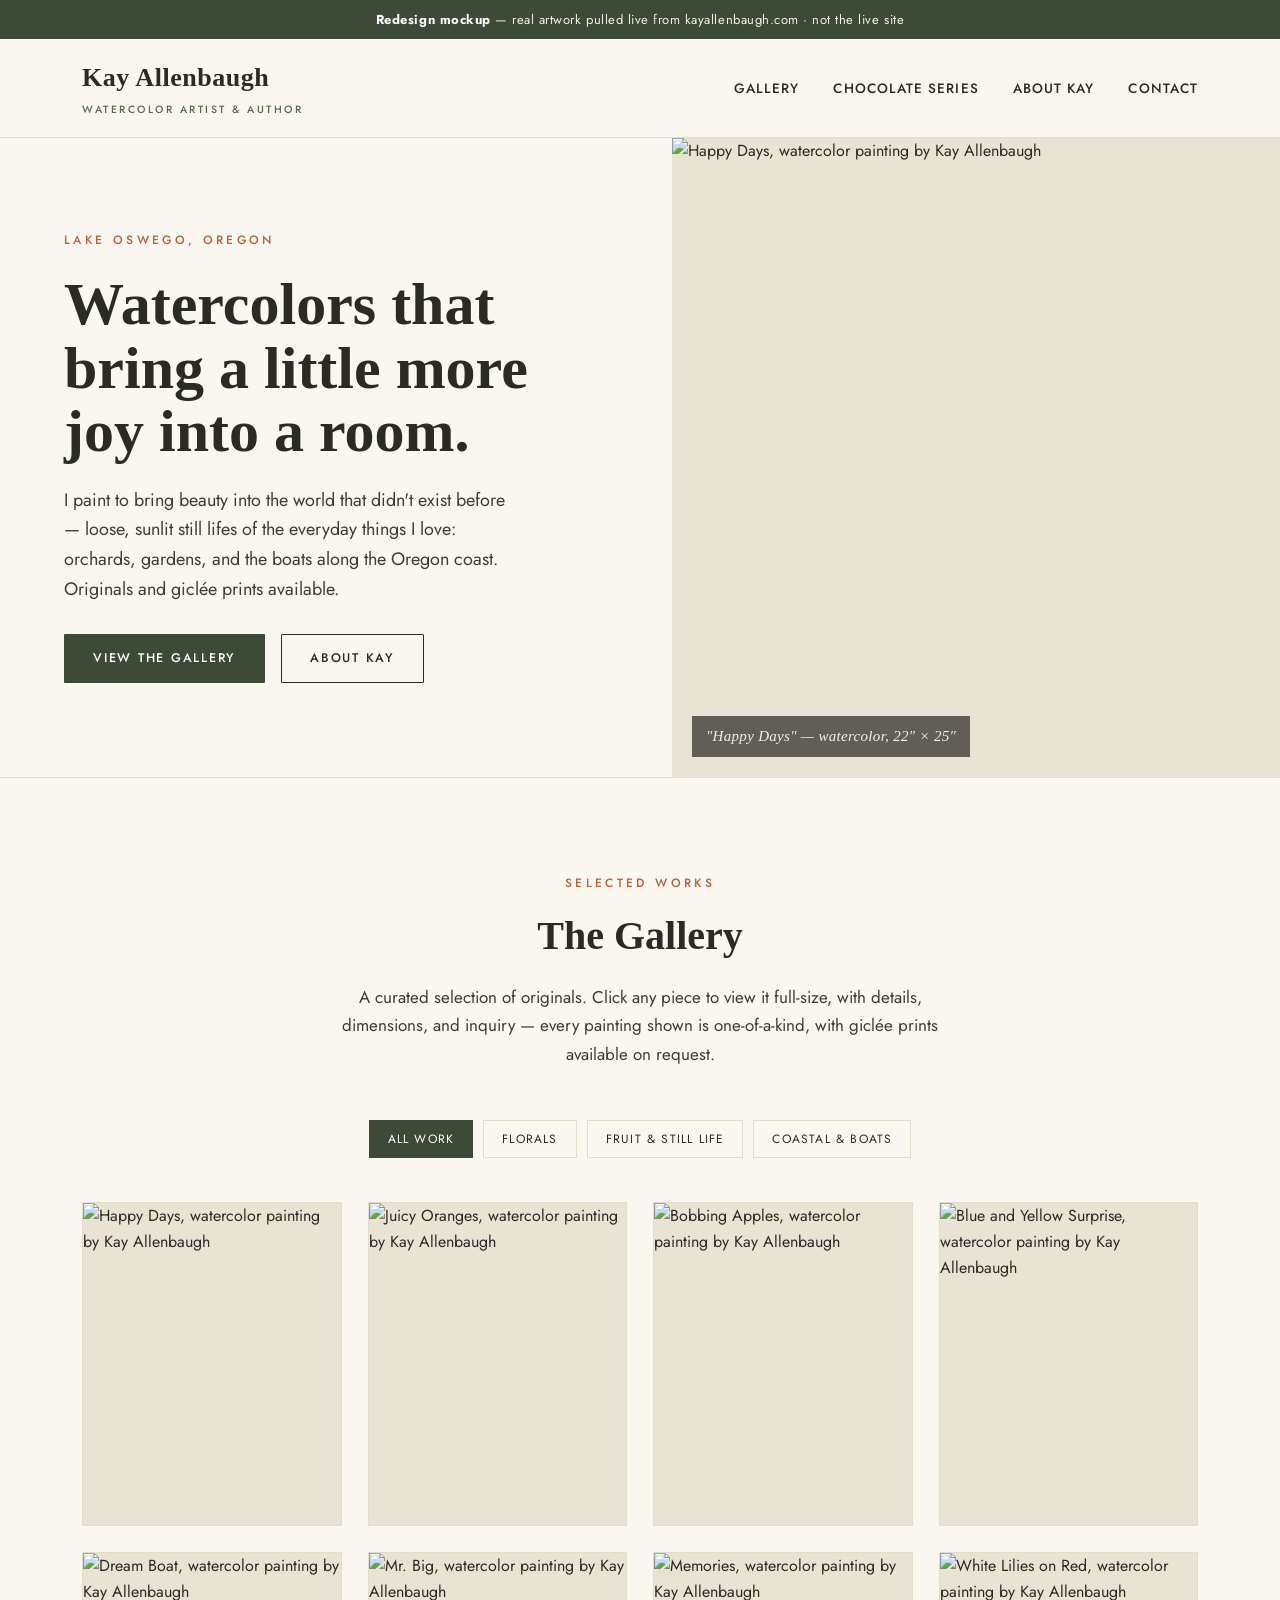
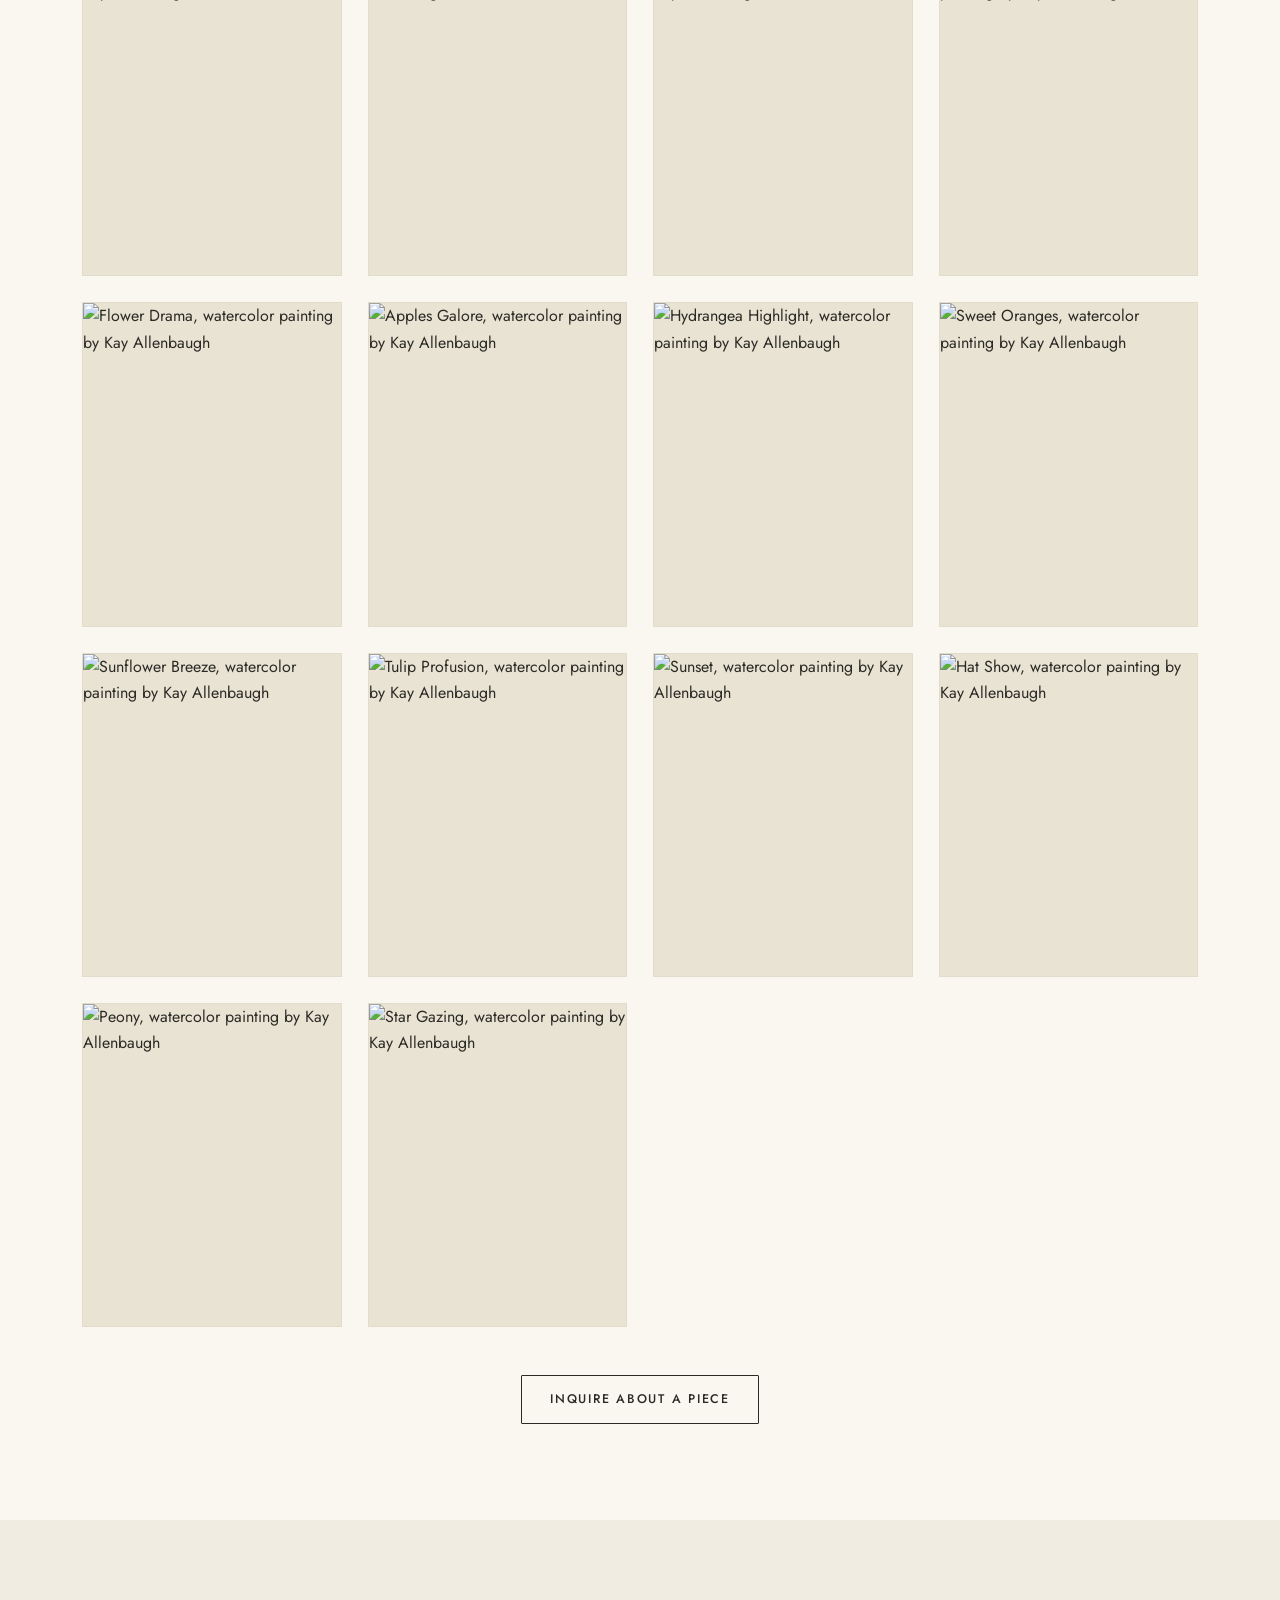
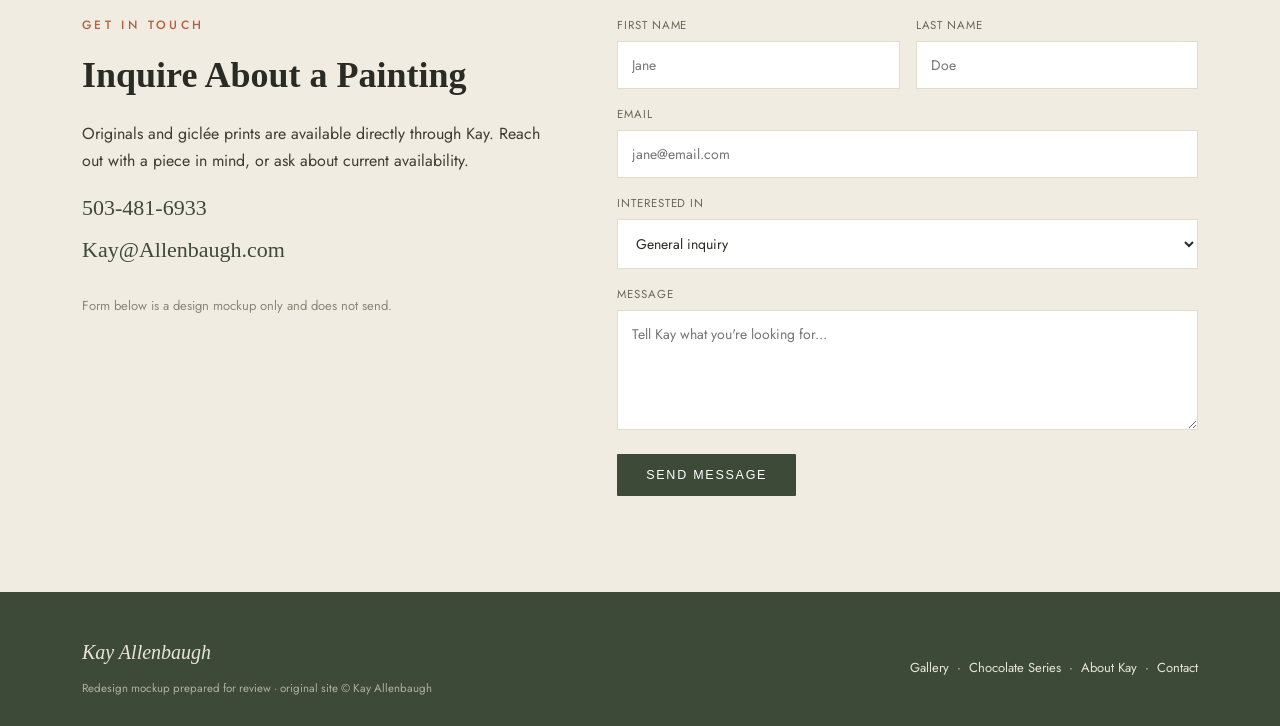
==== index.html @ b093d047 "Add EB Garamond font to index.html" ====
<!DOCTYPE html>
<html lang="en">
<head>
<meta charset="UTF-8">
<meta name="viewport" content="width=device-width, initial-scale=1.0">
<title>Kay Allenbaugh — Watercolor Artist &amp; Author (Redesign Mockup)</title>
<link rel="preconnect" href="https://fonts.googleapis.com">
<link href="https://fonts.googleapis.com/css2?family=Jost:wght@300;400;500;600&family=EB+Garamond:ital,wght@0,400;0,500;0,600;0,700;1,400;1,500;1,600&display=swap" rel="stylesheet">
<link rel="stylesheet" href="styles.css">
</head>
<body>

<div class="demo-flag"><b>Redesign mockup</b> — real artwork pulled live from kayallenbaugh.com · not the live site</div>

<header class="site">
  <nav class="wrap">
    <a href="index.html" class="brand">Kay Allenbaugh<span>Watercolor Artist &amp; Author</span></a>
    <button class="navToggle" id="navToggle" aria-label="Menu">&#9776;</button>
    <ul id="navList">
      <li><a href="#gallery">Gallery</a></li>
      <li><a href="chocolate-series.html">Chocolate Series</a></li>
      <li><a href="about.html">About Kay</a></li>
      <li><a href="#contact">Contact</a></li>
    </ul>
  </nav>
</header>

<section class="hero" id="top">
  <div class="hero-copy">
    <div class="hero-eyebrow">Lake Oswego, Oregon</div>
    <h1>Watercolors that bring a little more joy into a room.</h1>
    <p>I paint to bring beauty into the world that didn't exist before — loose, sunlit still lifes of the everyday things I love: orchards, gardens, and the boats along the Oregon coast. Originals and giclée prints available.</p>
    <div class="hero-ctas">
      <a href="#gallery" class="btn btn-primary">View the Gallery</a>
      <a href="about.html" class="btn btn-ghost">About Kay</a>
    </div>
  </div>
  <div class="hero-image">
    <img src="https://kayallenbaugh.com/wordpress/wp-content/uploads/2026/02/image1.jpeg" alt="Happy Days, watercolor painting by Kay Allenbaugh">
    <div class="cap">"Happy Days" — watercolor, 22&Prime; × 25&Prime;</div>
  </div>
</section>

<section class="section" id="gallery">
  <div class="wrap">
    <div class="section-head">
      <div class="eyebrow">Selected Works</div>
      <h2>The Gallery</h2>
      <p>A curated selection of originals. Click any piece to view it full-size, with details, dimensions, and inquiry — every painting shown is one-of-a-kind, with giclée prints available on request.</p>
    </div>

    <div class="filters" id="filters">
      <button class="active" data-filter="all">All Work</button>
      <button data-filter="florals">Florals</button>
      <button data-filter="fruit">Fruit &amp; Still Life</button>
      <button data-filter="coastal">Coastal &amp; Boats</button>
    </div>

    <div class="grid" id="grid"></div>

    <div class="gallery-more">
      <a href="#contact" class="btn btn-ghost">Inquire About a Piece</a>
    </div>
  </div>
</section>

<section class="section alt" id="contact">
  <div class="wrap contact-wrap">
    <div class="contact-info">
      <div class="hero-eyebrow">Get in Touch</div>
      <h2 style="font-family:var(--serif); font-size:36px; font-weight:600; margin:10px 0 16px;">Inquire About a Painting</h2>
      <p>Originals and giclée prints are available directly through Kay. Reach out with a piece in mind, or ask about current availability.</p>
      <a class="big" href="tel:5034816933">503-481-6933</a>
      <a class="big" href="mailto:Kay@Allenbaugh.com">Kay@Allenbaugh.com</a>
      <p style="margin-top:26px; font-size:13px; color:#8a8677;">Form below is a design mockup only and does not send.</p>
    </div>
    <form onsubmit="return false;">
      <div class="row2">
        <div><label>First Name</label><input type="text" placeholder="Jane"></div>
        <div><label>Last Name</label><input type="text" placeholder="Doe"></div>
      </div>
      <div><label>Email</label><input type="email" placeholder="jane@email.com"></div>
      <div><label>Interested In</label>
        <select><option>General inquiry</option><option>A specific painting</option><option>Chocolate Series books</option><option>Commission a piece</option></select>
      </div>
      <div><label>Message</label><textarea placeholder="Tell Kay what you're looking for..."></textarea></div>
      <button type="submit" class="btn btn-primary" style="justify-self:start;">Send Message</button>
    </form>
  </div>
</section>

<footer>
  <div class="wrap">
    <div>
      <div class="fbrand">Kay Allenbaugh</div>
      <div class="footer-note">Redesign mockup prepared for review · original site &copy; Kay Allenbaugh</div>
    </div>
    <div>
      <a href="#gallery">Gallery</a> &nbsp;·&nbsp; <a href="chocolate-series.html">Chocolate Series</a> &nbsp;·&nbsp; <a href="about.html">About Kay</a> &nbsp;·&nbsp; <a href="#contact">Contact</a>
    </div>
  </div>
</footer>

<div class="lightbox" id="lightbox">
  <button class="lb-close" id="lbClose">&times;</button>
  <div class="lb-inner">
    <div class="lb-image">
      <img id="lbImg" src="" alt="">
    </div>
    <div class="lb-info">
      <div class="eyebrow" id="lbCat"></div>
      <h3 id="lbTitle"></h3>
      <div class="dims" id="lbDims"></div>
      <div class="fullres"><a id="lbFullres" href="#" target="_blank" rel="noopener">Open full-resolution image ↗</a></div>
      <p class="desc" id="lbDesc"></p>
      <a href="#contact" class="btn btn-primary" id="lbInquire">Inquire About This Piece</a>
    </div>
  </div>
</div>

<script>
const works = [
  {title:"Happy Days", cat:"fruit", dims:'Watercolor · 22" × 25"', img:"https://kayallenbaugh.com/wordpress/wp-content/uploads/2026/02/image1.jpeg", desc:"A sun-warmed still life bursting with citrus and color — the kind of painting that makes a kitchen feel like summer year-round."},
  {title:"Juicy Oranges", cat:"fruit", dims:'Watercolor · 22" × 25"', img:"https://kayallenbaugh.com/wordpress/wp-content/uploads/2026/02/image0.jpeg", desc:"A close, loose study of citrus in bright morning light."},
  {title:"Bobbing Apples", cat:"fruit", dims:'Watercolor · 22" × 25"', img:"https://kayallenbaugh.com/wordpress/wp-content/uploads/2024/03/Kay-Allenbaugh_Abundant-Apples_897-x-556.jpg", desc:"Orchard apples rendered with Kay's signature loose, joyful brushwork."},
  {title:"Blue and Yellow Surprise", cat:"florals", dims:'Watercolor · 22" × 25"', img:"https://kayallenbaugh.com/wordpress/wp-content/uploads/2024/03/Kay-Allenbaugh_Blue-and-Yellow-Surprise_897-x-556.jpg", desc:"An unexpected pairing of cool blues and warm yellows in full bloom."},
  {title:"Dream Boat", cat:"coastal", dims:'Watercolor · 22" × 25"', img:"https://kayallenbaugh.com/wordpress/wp-content/uploads/2024/03/Kay-Allenbaugh_Dream-Boats_897-x-556.jpg", desc:"A quiet homage to the small wooden boats along the Oregon coast."},
  {title:"Mr. Big", cat:"coastal", dims:'Watercolor · 37" × 30"', img:"https://kayallenbaugh.com/wordpress/wp-content/uploads/2020/10/red-white-boat-by-kay-allenbaugh-1.jpg", desc:"One of Kay's largest works — a bold red-and-white boat rendered at scale."},
  {title:"Memories", cat:"florals", dims:'Watercolor · 20" × 18.5"', img:"https://kayallenbaugh.com/wordpress/wp-content/uploads/2020/10/watercolor-painting-by-kay-allenbaugh2.jpg", desc:"A tender, nostalgic floral study."},
  {title:"White Lilies on Red", cat:"florals", dims:'Watercolor · 22" × 25"', img:"https://kayallenbaugh.com/wordpress/wp-content/uploads/2018/08/White-Lilies-on-Red-Kay-Allenbaugh.jpg", desc:"High-contrast lilies set against a bold red field."},
  {title:"Flower Drama", cat:"florals", dims:'Watercolor · 22" × 25"', img:"https://kayallenbaugh.com/wordpress/wp-content/uploads/2018/08/Flower-Drama-Kay-Allenbaugh.jpg", desc:"Hydrangeas painted with dramatic depth and shadow."},
  {title:"Apples Galore", cat:"fruit", dims:'Watercolor · 22" × 25"', img:"https://kayallenbaugh.com/wordpress/wp-content/uploads/2017/07/Kay-Allenbaugh_Apples-Galore.jpg", desc:"A generous basket of orchard apples in warm autumn tones."},
  {title:"Hydrangea Highlight", cat:"florals", dims:'Watercolor · 22" × 25"', img:"https://kayallenbaugh.com/wordpress/wp-content/uploads/2017/07/Kay-Allenbaugh_Hydrangea-Highlight.jpg", desc:"Layered blues and violets in a single dramatic bloom."},
  {title:"Sweet Oranges", cat:"fruit", dims:'Watercolor · 22" × 25"', img:"https://kayallenbaugh.com/wordpress/wp-content/uploads/2016/11/Sweet-Oranges.jpg", desc:"A tightly composed citrus still life."},
  {title:"Sunflower Breeze", cat:"florals", dims:'Watercolor · 22" × 25"', img:"https://kayallenbaugh.com/wordpress/wp-content/uploads/2016/11/Sunflower-Breeze.jpg", desc:"Sunflowers caught mid-sway, loose and breezy."},
  {title:"Tulip Profusion", cat:"florals", dims:'Watercolor · 22" × 25"', img:"https://kayallenbaugh.com/wordpress/wp-content/uploads/2016/11/Tulip-Profusion.jpg", desc:"A dense, joyful field of tulips in every color."},
  {title:"Sunset", cat:"coastal", dims:'Watercolor · 22" × 25"', img:"https://kayallenbaugh.com/wordpress/wp-content/uploads/2016/03/Sunset-jpg.jpg", desc:"Warm coastal light fading over the water."},
  {title:"Hat Show", cat:"florals", dims:'Watercolor · 22" × 25"', img:"https://kayallenbaugh.com/wordpress/wp-content/uploads/2016/03/Hat-Show.jpg", desc:"A playful, character-filled study."},
  {title:"Peony", cat:"florals", dims:'Watercolor · 22" × 25"', img:"https://kayallenbaugh.com/wordpress/wp-content/uploads/2016/03/Peony.jpg", desc:"A single peony bloom rendered in soft, layered petals."},
  {title:"Star Gazing", cat:"coastal", dims:'Watercolor · 22" × 25"', img:"https://kayallenbaugh.com/wordpress/wp-content/uploads/2016/03/Star-Gazing.jpg", desc:"A dreamy evening scene along the water."}
];

const grid = document.getElementById('grid');
works.forEach((w, i) => {
  const card = document.createElement('div');
  card.className = 'card';
  card.dataset.cat = w.cat;
  card.innerHTML = `
    <img src="${w.img}" alt="${w.title}, watercolor painting by Kay Allenbaugh" loading="lazy">
    <div class="overlay"><div class="t"><span class="name">${w.title}</span><span class="meta">${w.dims}</span></div></div>
  `;
  card.addEventListener('click', () => openLightbox(i));
  grid.appendChild(card);
});

document.getElementById('filters').addEventListener('click', (e) => {
  if(e.target.tagName !== 'BUTTON') return;
  document.querySelectorAll('#filters button').forEach(b => b.classList.remove('active'));
  e.target.classList.add('active');
  const f = e.target.dataset.filter;
  document.querySelectorAll('.card').forEach(c => {
    c.style.display = (f === 'all' || c.dataset.cat === f) ? '' : 'none';
  });
});

const lb = document.getElementById('lightbox');
function openLightbox(i){
  const w = works[i];
  document.getElementById('lbImg').src = w.img;
  document.getElementById('lbImg').alt = w.title;
  document.getElementById('lbTitle').textContent = '"' + w.title + '"';
  document.getElementById('lbDims').textContent = w.dims + ' · Original & giclée prints available';
  document.getElementById('lbFullres').href = w.img;
  document.getElementById('lbDesc').textContent = w.desc;
  document.getElementById('lbCat').textContent = w.cat === 'fruit' ? 'Fruit & Still Life' : (w.cat === 'coastal' ? 'Coastal & Boats' : 'Florals');
  lb.classList.add('open');
}
document.getElementById('lbClose').addEventListener('click', () => lb.classList.remove('open'));
lb.addEventListener('click', (e) => { if(e.target === lb) lb.classList.remove('open'); });
document.addEventListener('keydown', (e) => { if(e.key === 'Escape') lb.classList.remove('open'); });

document.getElementById('navToggle').addEventListener('click', () => {
  document.getElementById('navList').classList.toggle('open');
});
document.querySelectorAll('#navList a').forEach(a => a.addEventListener('click', () => {
  document.getElementById('navList').classList.remove('open');
}));
</script>

</body>
</html>
---- styles.css ----
:root{
  --ink:#2b2b26;
  --paper:#faf7f1;
  --paper-dim:#f1ece1;
  --sage:#5b6b52;
  --sage-dark:#3e4a38;
  --terracotta:#b5603f;
  --line:#e2dccb;
  --serif:'Minion Pro','Adobe Garamond Pro','Garamond','Cormorant Garamond',Georgia,serif;
  --sans:'Jost', 'Helvetica Neue', Arial, sans-serif;
}
*{box-sizing:border-box;}
html{scroll-behavior:smooth;}
body{
  margin:0; background:var(--paper); color:var(--ink);
  font-family:var(--sans); font-weight:400; line-height:1.65;
  -webkit-font-smoothing:antialiased;
}
a{color:inherit;}
img{max-width:100%; display:block;}
.wrap{max-width:1180px; margin:0 auto; padding:0 32px;}

.demo-flag{
  background:var(--sage-dark); color:#f3efe4; text-align:center;
  font-family:var(--sans); font-size:13px; letter-spacing:.04em;
  padding:9px 16px;
}
.demo-flag b{color:#fff;}

/* NAV */
header.site{
  position:sticky; top:0; z-index:50; background:rgba(250,247,241,.92);
  backdrop-filter:blur(6px); border-bottom:1px solid var(--line);
}
nav.wrap{
  display:flex; align-items:center; justify-content:space-between;
  padding-top:18px; padding-bottom:18px;
}
.brand{
  font-family:var(--serif); font-size:26px; letter-spacing:.02em; font-weight:600;
  text-decoration:none; color:var(--ink);
}
.brand span{display:block; font-family:var(--sans); font-size:10.5px; letter-spacing:.24em;
  text-transform:uppercase; color:var(--sage); font-weight:500; margin-top:1px;}
nav ul{list-style:none; display:flex; gap:34px; margin:0; padding:0;}
nav ul a{
  text-decoration:none; font-size:13.5px; letter-spacing:.08em; text-transform:uppercase;
  color:var(--ink); font-weight:500; position:relative; padding-bottom:4px;
}
nav ul a::after{
  content:""; position:absolute; left:0; bottom:0; width:0; height:1px;
  background:var(--terracotta); transition:width .25s ease;
}
nav ul a:hover::after, nav ul a.current::after{width:100%;}
.navToggle{display:none; background:none; border:0; font-size:22px; cursor:pointer; color:var(--ink);}

/* HERO */
.hero{
  display:grid; grid-template-columns:1.05fr .95fr; align-items:stretch; min-height:640px;
  border-bottom:1px solid var(--line);
}
.hero-copy{
  display:flex; flex-direction:column; justify-content:center; gap:22px;
  padding:80px 64px; background:var(--paper);
}
.hero-eyebrow{
  font-size:12px; letter-spacing:.28em; text-transform:uppercase; color:var(--terracotta); font-weight:500;
}
.hero-copy h1{
  font-family:var(--serif); font-size:clamp(38px,5vw,60px); line-height:1.06; margin:0;
  font-weight:600; color:var(--ink);
}
.hero-copy p{
  font-size:18px; color:#413d34; max-width:460px; margin:0; font-weight:400;
}
.hero-ctas{display:flex; gap:16px; margin-top:8px; flex-wrap:wrap;}
.btn{
  display:inline-block; padding:13px 28px; font-size:12.5px; letter-spacing:.14em;
  text-transform:uppercase; text-decoration:none; font-weight:500; border-radius:1px;
  transition:all .2s ease; cursor:pointer; border:1px solid transparent;
}
.btn-primary{background:var(--sage-dark); color:#fff;}
.btn-primary:hover{background:var(--terracotta);}
.btn-ghost{border-color:var(--ink); color:var(--ink); background:transparent;}
.btn-ghost:hover{border-color:var(--terracotta); color:var(--terracotta);}

.hero-image{position:relative; overflow:hidden; background:#e9e3d3;}
.hero-image img{width:100%; height:100%; object-fit:cover; min-height:340px;}
.hero-image .cap{
  position:absolute; left:20px; bottom:20px; background:rgba(43,43,38,.72); color:#f3efe4;
  padding:8px 14px; font-family:var(--serif); font-style:italic; font-size:15px; letter-spacing:.02em;
}

/* PAGE HERO (about / chocolate series subpages) */
.page-hero{padding:72px 0 8px; text-align:center;}
.page-hero .eyebrow{font-size:12px; letter-spacing:.28em; text-transform:uppercase; color:var(--terracotta); font-weight:500; margin-bottom:12px;}
.page-hero h1{font-family:var(--serif); font-size:clamp(34px,4.4vw,50px); font-weight:600; margin:0 0 18px;}

/* Chocolate Series page — photo accents */
.choc-hero{position:relative; overflow:hidden;}
.choc-hero .bg-accent{
  position:absolute; top:-10%; right:-6%; width:440px; max-width:44vw;
  opacity:.42; z-index:0; pointer-events:none; filter:saturate(1.15);
  -webkit-mask-image:radial-gradient(circle at 60% 40%, #000 62%, transparent 85%);
  mask-image:radial-gradient(circle at 60% 40%, #000 62%, transparent 85%);
}
.choc-hero .wrap{position:relative; z-index:1;}
.choc-hero{padding-bottom:44px;}
.choc-hero-book{width:230px; margin:30px auto 0;}
.choc-hero-book img{
  width:100%; display:block; border-radius:2px;
  box-shadow:0 28px 52px -18px rgba(0,0,0,.48); border:1px solid rgba(0,0,0,.08);
}

.choc-divider{display:flex; align-items:center; justify-content:center; gap:16px; margin:40px 0;}
.choc-divider::before, .choc-divider::after{content:""; height:1px; width:72px; background:var(--line);}
.choc-divider img{
  width:46px; height:46px; object-fit:cover; border-radius:50%;
  box-shadow:0 8px 18px -8px rgba(0,0,0,.4); border:2px solid var(--paper);
}

.choc-band{
  position:relative; padding:64px 0; text-align:center; overflow:hidden;
  background:#dbd1cc;
}
.choc-band .wrap{position:relative; z-index:1;}

/* SECTION HEADS */
.section{padding:96px 0;}
.section.tight{padding:72px 0;}
.section-head{max-width:640px; margin:0 auto 52px; text-align:center;}
.section-head .eyebrow{font-size:12px; letter-spacing:.28em; text-transform:uppercase; color:var(--terracotta); font-weight:500; margin-bottom:10px;}
.section-head h2{font-family:var(--serif); font-size:40px; font-weight:600; margin:0 0 14px;}
.section-head p{color:#403c33; font-size:17px; margin:0; font-weight:400;}
.alt{background:var(--paper-dim);}

/* Generic prose (about / chocolate-series pages) */
.prose p{font-size:17px; line-height:1.75; color:#3f3b32; font-weight:400; margin:0 0 20px;}
.prose a:not(.btn){color:var(--sage-dark); text-decoration:underline;}
.prose a:not(.btn):hover{color:var(--terracotta);}

/* GALLERY */
.filters{display:flex; justify-content:center; gap:10px; flex-wrap:wrap; margin-bottom:44px;}
.filters button{
  background:transparent; border:1px solid var(--line); color:var(--ink);
  font-family:var(--sans); font-size:12px; letter-spacing:.1em; text-transform:uppercase;
  padding:9px 18px; cursor:pointer; transition:.2s;
}
.filters button.active, .filters button:hover{background:var(--sage-dark); color:#fff; border-color:var(--sage-dark);}

.grid{
  display:grid; grid-template-columns:repeat(4, 1fr); gap:26px;
}
.card{
  position:relative; overflow:hidden; cursor:pointer; background:#e9e3d3;
  aspect-ratio:4/5; border:1px solid var(--line);
}
.card img{width:100%; height:100%; object-fit:cover; transition:transform .6s ease;}
.card:hover img{transform:scale(1.06);}
.card .overlay{
  position:absolute; inset:0; background:linear-gradient(0deg, rgba(20,20,16,.82) 0%, rgba(20,20,16,0) 55%);
  opacity:0; transition:opacity .3s ease; display:flex; align-items:flex-end; padding:18px;
}
.card:hover .overlay{opacity:1;}
.card .overlay .t{color:#fff;}
.card .overlay .t .name{font-family:var(--serif); font-size:20px; font-style:italic; display:block;}
.card .overlay .t .meta{font-size:11.5px; letter-spacing:.05em; color:#e6e1d3; text-transform:uppercase; margin-top:3px; display:block;}

.gallery-more{text-align:center; margin-top:48px;}

/* AUTHOR / CHOCOLATE SERIES */
.author{
  display:grid; grid-template-columns:.85fr 1.15fr; gap:64px; align-items:center;
}
.author-stats{display:flex; gap:36px; margin:30px 0; flex-wrap:wrap;}
.stat{}
.stat .num{font-family:var(--serif); font-size:38px; font-weight:600; color:var(--sage-dark); line-height:1;}
.stat .lbl{font-size:11.5px; text-transform:uppercase; letter-spacing:.08em; color:#6b6858; margin-top:4px;}
.books-strip{display:flex; gap:16px; overflow-x:auto; padding-bottom:10px; margin-top:8px;}
.books-strip img{
  height:190px; width:auto; flex:0 0 auto; box-shadow:0 10px 24px -8px rgba(0,0,0,.35); border:1px solid rgba(0,0,0,.06);
}

.book-grid{display:grid; grid-template-columns:repeat(5, 1fr); gap:28px 24px; margin-top:16px;}
.book-card{text-align:center;}
.book-card img{
  width:100%; box-shadow:0 12px 26px -10px rgba(0,0,0,.4); border:1px solid rgba(0,0,0,.06); margin-bottom:12px;
}
.book-card .btitle{font-family:var(--serif); font-size:17px; font-style:italic; line-height:1.3;}
.book-card .btag{font-size:12.5px; color:#6b6858; margin-top:4px; line-height:1.4;}

/* ABOUT PAGE */
.about{
  display:grid; grid-template-columns:.8fr 1.2fr; gap:64px; align-items:center;
}
.about img{width:144px; max-width:100%; border-radius:2px;}
.about blockquote{
  font-family:var(--serif); font-style:italic; font-size:25px; line-height:1.5; color:var(--sage-dark);
  margin:0 0 22px; border-left:3px solid var(--terracotta); padding-left:22px;
}
.about-list{display:flex; gap:40px; margin-top:28px; flex-wrap:wrap;}
.about-list h4{font-size:12px; text-transform:uppercase; letter-spacing:.1em; color:var(--terracotta); margin:0 0 10px;}
.about-list ul{margin:0; padding-left:18px; font-size:15.5px; color:#403c33; font-weight:400;}
.about-list li{margin-bottom:6px;}

/* CONTACT */
.contact-wrap{
  display:grid; grid-template-columns:.9fr 1.1fr; gap:60px; align-items:start;
}
.contact-info p{font-size:16px; color:#403c33; font-weight:400;}
.contact-info a.big{
  display:block; font-family:var(--serif); font-size:22px; color:var(--sage-dark); text-decoration:none; margin:6px 0;
}
.contact-info a.big:hover{color:var(--terracotta);}
form{display:grid; gap:16px;}
.row2{display:grid; grid-template-columns:1fr 1fr; gap:16px;}
input, textarea, select{
  width:100%; border:1px solid var(--line); background:#fff; padding:13px 14px;
  font-family:var(--sans); font-size:14px; color:var(--ink);
}
textarea{min-height:120px; resize:vertical;}
label{font-size:11.5px; text-transform:uppercase; letter-spacing:.08em; color:#6b6858; display:block; margin-bottom:6px;}

footer{
  background:var(--sage-dark); color:#e8e4d6; padding:44px 0 28px; font-size:13px;
}
footer .wrap{display:flex; justify-content:space-between; align-items:center; flex-wrap:wrap; gap:14px;}
footer a{text-decoration:none; color:#e8e4d6;}
footer .fbrand{font-family:var(--serif); font-size:20px; font-style:italic;}
.footer-note{opacity:.65; font-size:11.5px; margin-top:10px;}

/* LIGHTBOX — full resolution, uncropped */
.lightbox{
  position:fixed; inset:0; background:rgba(14,13,10,.96); z-index:200;
  display:none; align-items:center; justify-content:center; padding:32px;
}
.lightbox.open{display:flex;}
.lb-inner{
  background:var(--paper); max-width:1320px; width:100%; max-height:94vh;
  display:grid; grid-template-columns:1.5fr 1fr; overflow:hidden;
}
.lb-image{
  background:#100f0c; display:flex; align-items:center; justify-content:center;
  max-height:94vh; overflow:hidden;
}
.lb-image img{
  width:auto; height:auto; max-width:100%; max-height:94vh; object-fit:contain; margin:0 auto;
}
.lb-info{padding:40px; display:flex; flex-direction:column; justify-content:center; overflow-y:auto; max-height:94vh;}
.lb-info .eyebrow{font-size:11px; letter-spacing:.2em; text-transform:uppercase; color:var(--terracotta);}
.lb-info h3{font-family:var(--serif); font-size:32px; margin:8px 0 14px; font-style:italic;}
.lb-info .dims{font-size:14px; color:#6b6858; margin-bottom:8px;}
.lb-info .fullres{font-size:12.5px; margin-bottom:20px;}
.lb-info .fullres a{color:var(--sage-dark); text-decoration:underline;}
.lb-info .fullres a:hover{color:var(--terracotta);}
.lb-info p.desc{font-size:15.5px; line-height:1.7; color:#403c33; margin-bottom:26px; font-weight:400;}
.lb-close{
  position:absolute; top:22px; right:32px; background:none; border:0; color:#f3efe4;
  font-size:32px; cursor:pointer; line-height:1; z-index:2;
}

@media (max-width:980px){
  .hero{grid-template-columns:1fr;}
  .hero-image{order:-1; min-height:320px;}
  .hero-copy{padding:56px 28px;}
  .grid{grid-template-columns:repeat(2,1fr);}
  .book-grid{grid-template-columns:repeat(3,1fr);}
  .author, .about, .contact-wrap{grid-template-columns:1fr;}
  .about img{max-width:340px; margin:0 auto;}
  nav ul{position:fixed; top:64px; left:0; right:0; background:var(--paper); flex-direction:column;
    padding:20px 32px 30px; gap:18px; border-bottom:1px solid var(--line); display:none;}
  nav ul.open{display:flex;}
  .navToggle{display:block;}
  .lb-inner{grid-template-columns:1fr; overflow-y:auto;}
  .lb-image img{max-height:60vh;}
}
@media (max-width:600px){
  .grid{grid-template-columns:repeat(2,1fr); gap:14px;}
  .book-grid{grid-template-columns:repeat(2,1fr);}
  .section{padding:64px 0;}
  .wrap{padding:0 20px;}
  .row2{grid-template-columns:1fr;}
  .author-stats{gap:24px;}
}
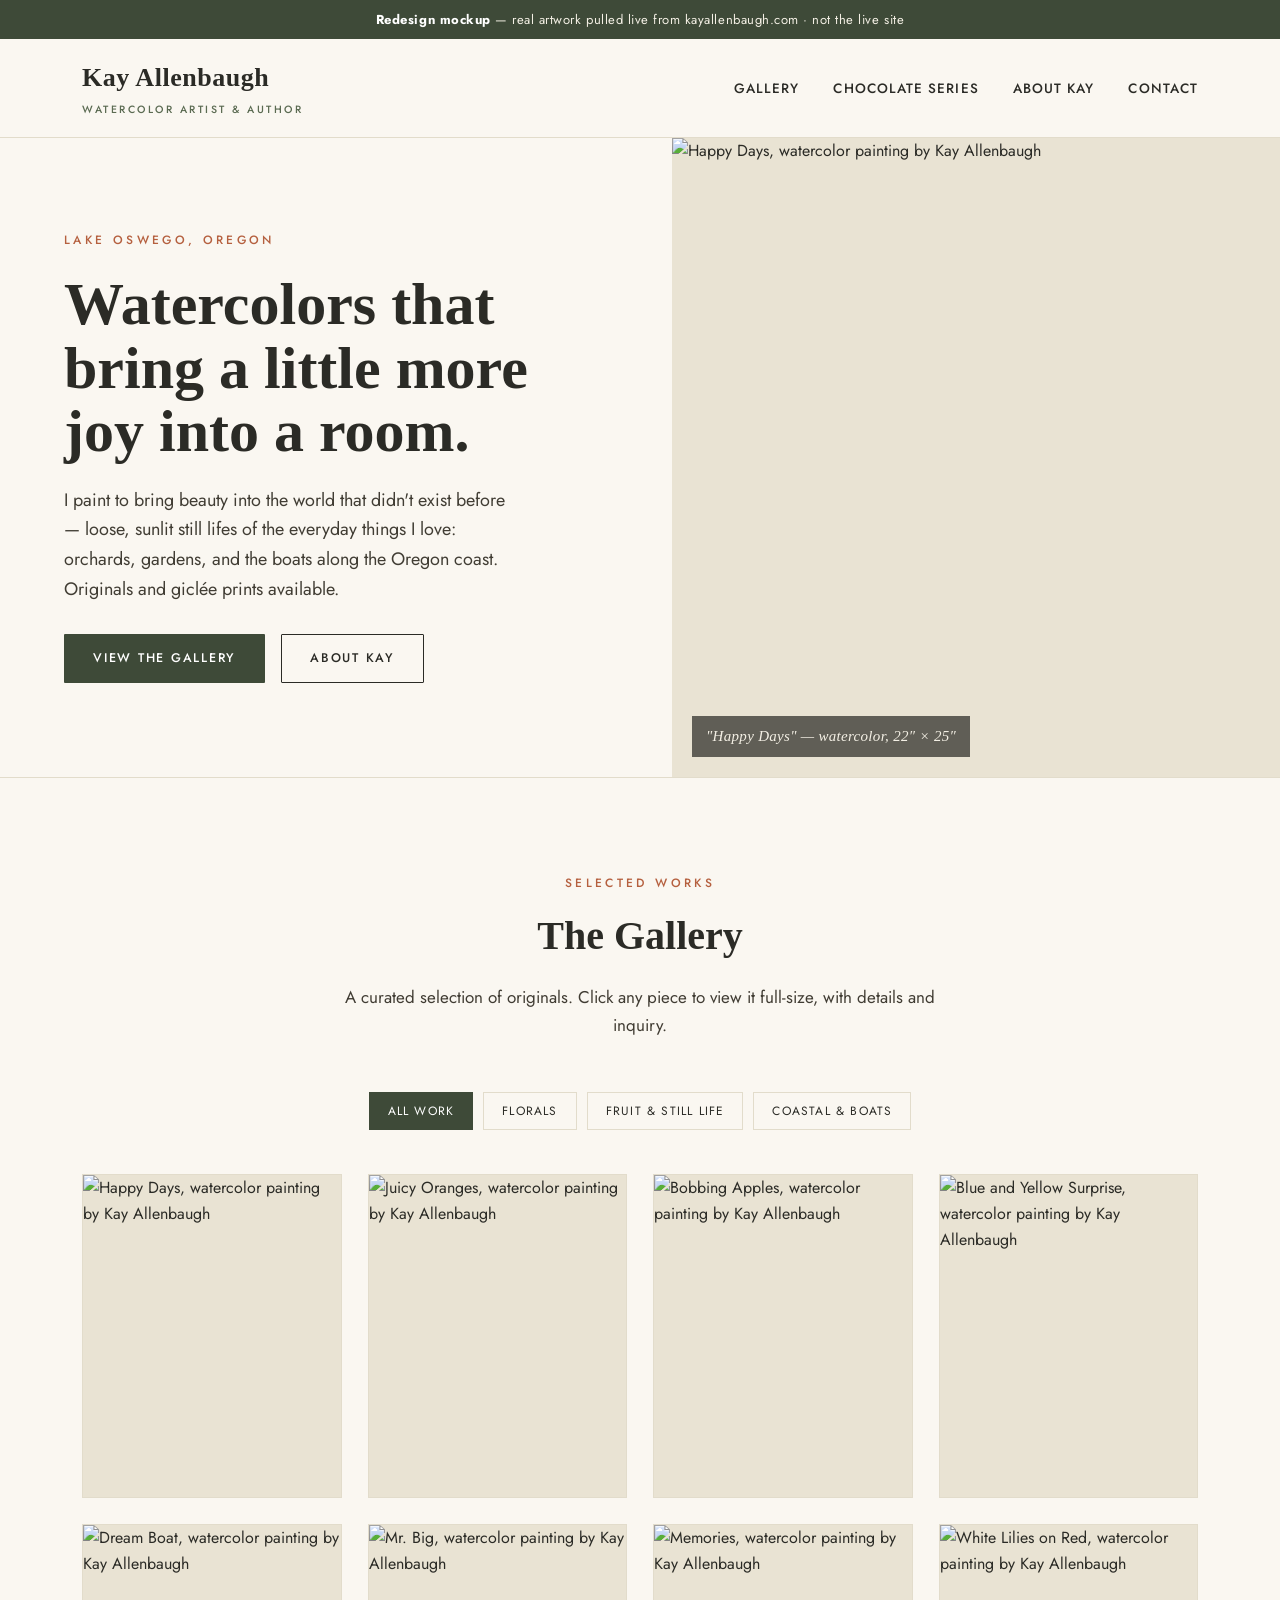
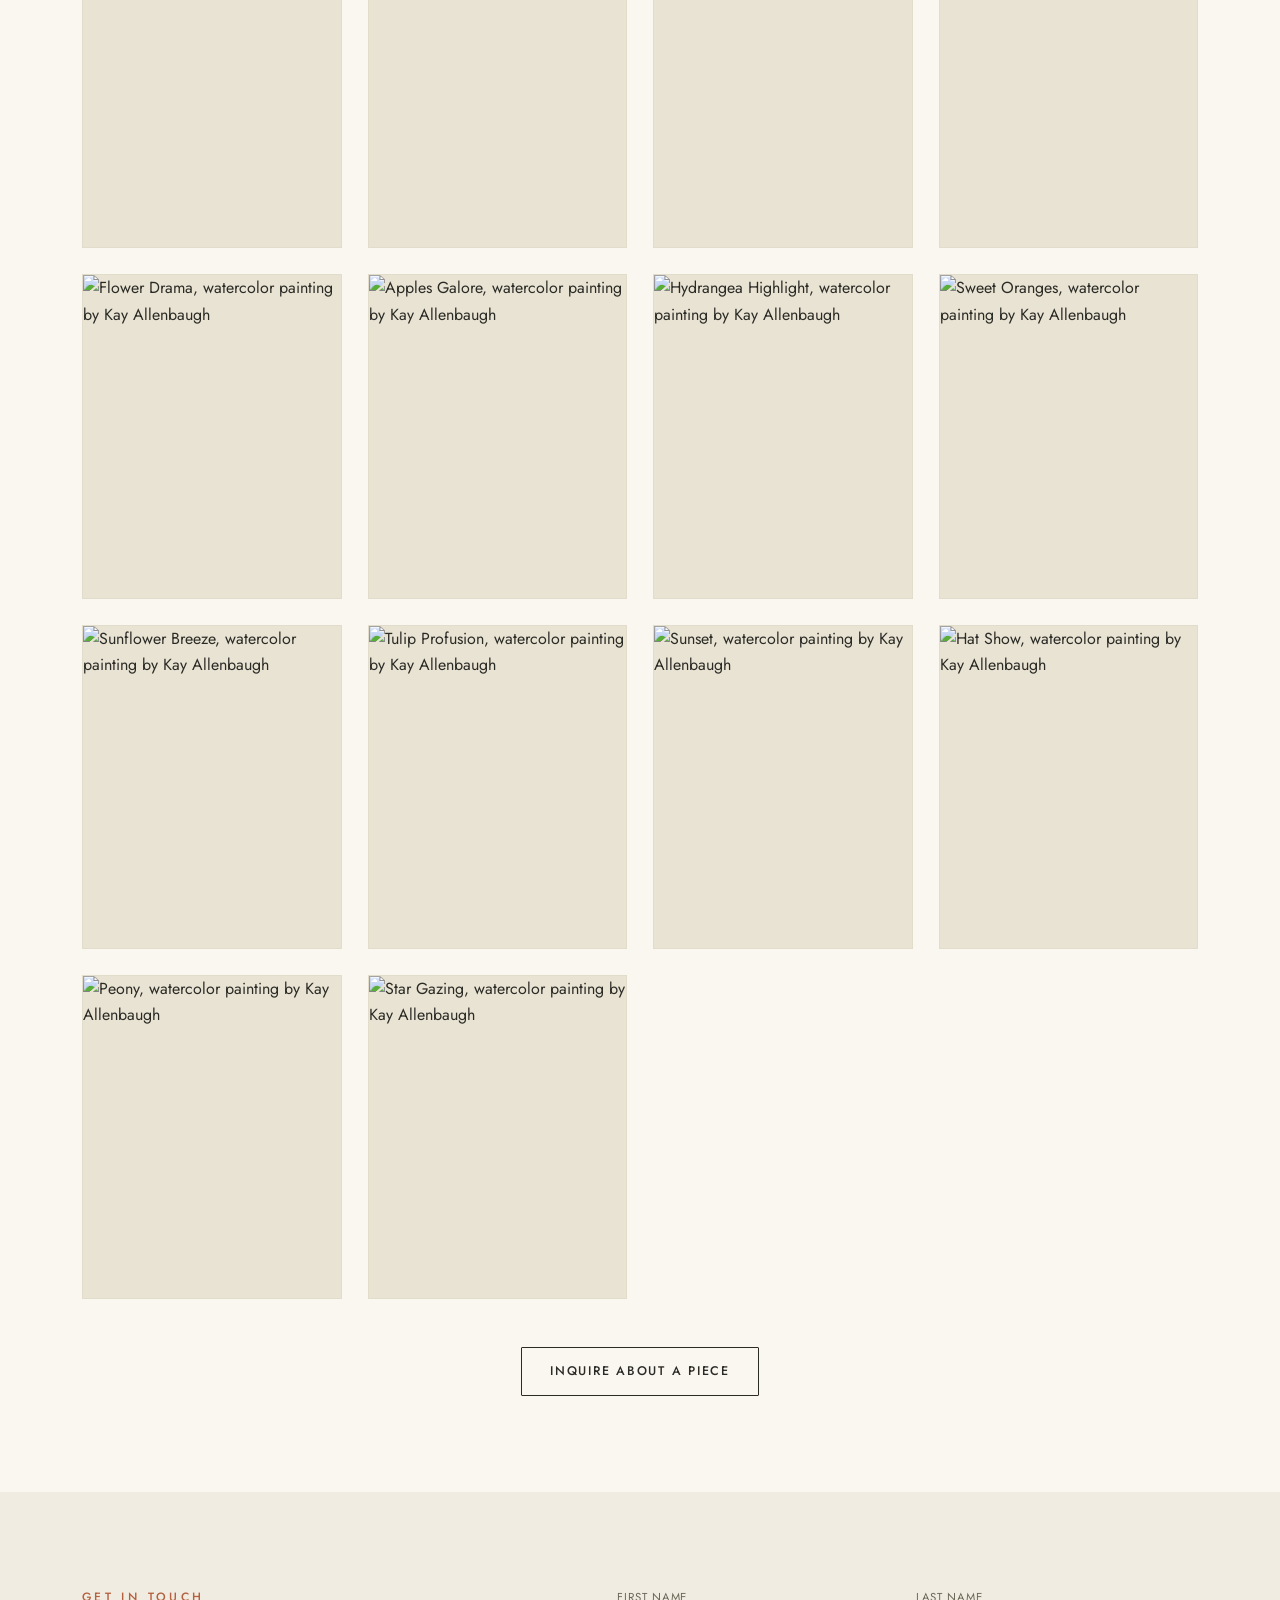
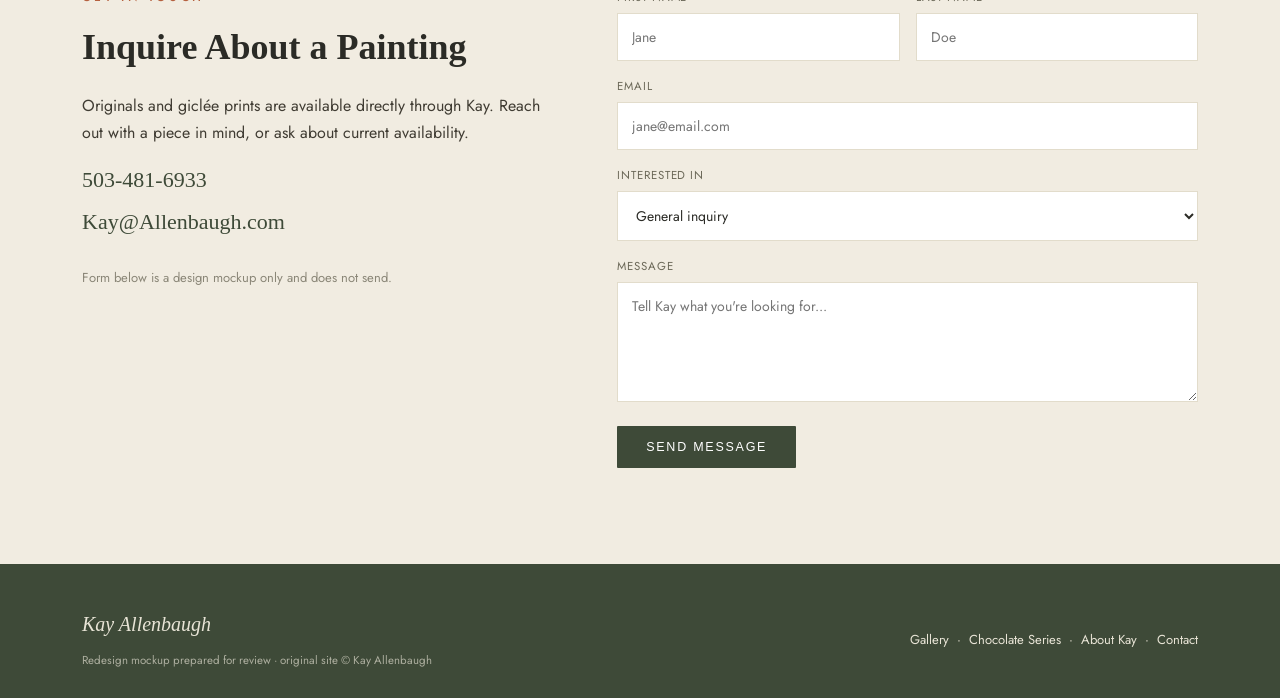
==== commit aafefd70: "Simplify gallery description and lightbox info Removed dimensions and giclée prints availability fro" ====
--- a/index.html
+++ b/index.html
@@ -46,7 +46,7 @@
     <div class="section-head">
       <div class="eyebrow">Selected Works</div>
       <h2>The Gallery</h2>
-      <p>A curated selection of originals. Click any piece to view it full-size, with details, dimensions, and inquiry — every painting shown is one-of-a-kind, with giclée prints available on request.</p>
+      <p>A curated selection of originals. Click any piece to view it full-size, with details and inquiry.</p>
     </div>
 
     <div class="filters" id="filters">
@@ -110,7 +110,6 @@
     <div class="lb-info">
       <div class="eyebrow" id="lbCat"></div>
       <h3 id="lbTitle"></h3>
-      <div class="dims" id="lbDims"></div>
       <div class="fullres"><a id="lbFullres" href="#" target="_blank" rel="noopener">Open full-resolution image ↗</a></div>
       <p class="desc" id="lbDesc"></p>
       <a href="#contact" class="btn btn-primary" id="lbInquire">Inquire About This Piece</a>
@@ -147,7 +146,7 @@
   card.dataset.cat = w.cat;
   card.innerHTML = `
     <img src="${w.img}" alt="${w.title}, watercolor painting by Kay Allenbaugh" loading="lazy">
-    <div class="overlay"><div class="t"><span class="name">${w.title}</span><span class="meta">${w.dims}</span></div></div>
+    <div class="overlay"><div class="t"><span class="name">${w.title}</span></div></div>
   `;
   card.addEventListener('click', () => openLightbox(i));
   grid.appendChild(card);
@@ -169,7 +168,6 @@
   document.getElementById('lbImg').src = w.img;
   document.getElementById('lbImg').alt = w.title;
   document.getElementById('lbTitle').textContent = '"' + w.title + '"';
-  document.getElementById('lbDims').textContent = w.dims + ' · Original & giclée prints available';
   document.getElementById('lbFullres').href = w.img;
   document.getElementById('lbDesc').textContent = w.desc;
   document.getElementById('lbCat').textContent = w.cat === 'fruit' ? 'Fruit & Still Life' : (w.cat === 'coastal' ? 'Coastal & Boats' : 'Florals');
--- a/styles.css
+++ b/styles.css
@@ -6,7 +6,7 @@
   --sage-dark:#3e4a38;
   --terracotta:#b5603f;
   --line:#e2dccb;
-  --serif:'Minion Pro','Adobe Garamond Pro','Garamond','Cormorant Garamond',Georgia,serif;
+  --serif:'EB Garamond','Adobe Garamond Pro','Garamond','Cormorant Garamond',Georgia,serif;
   --sans:'Jost', 'Helvetica Neue', Arial, sans-serif;
 }
 *{box-sizing:border-box;}
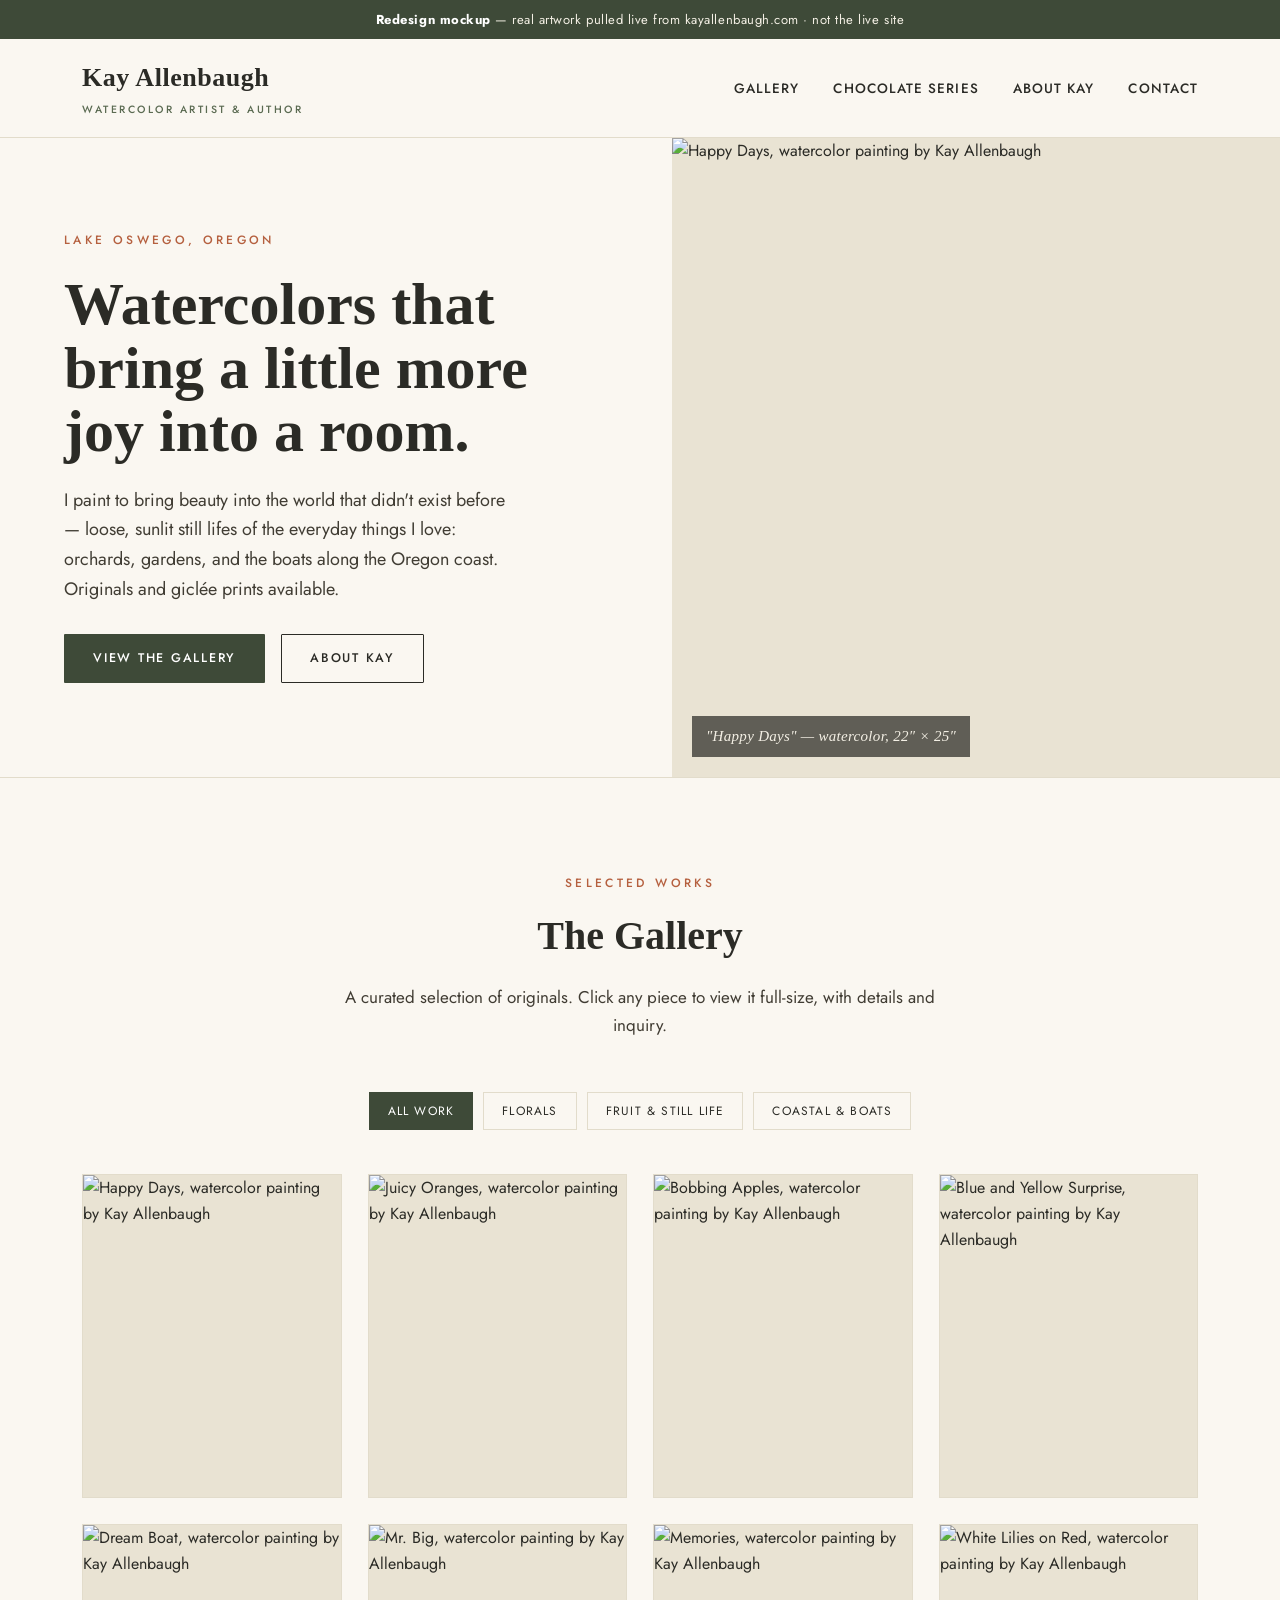
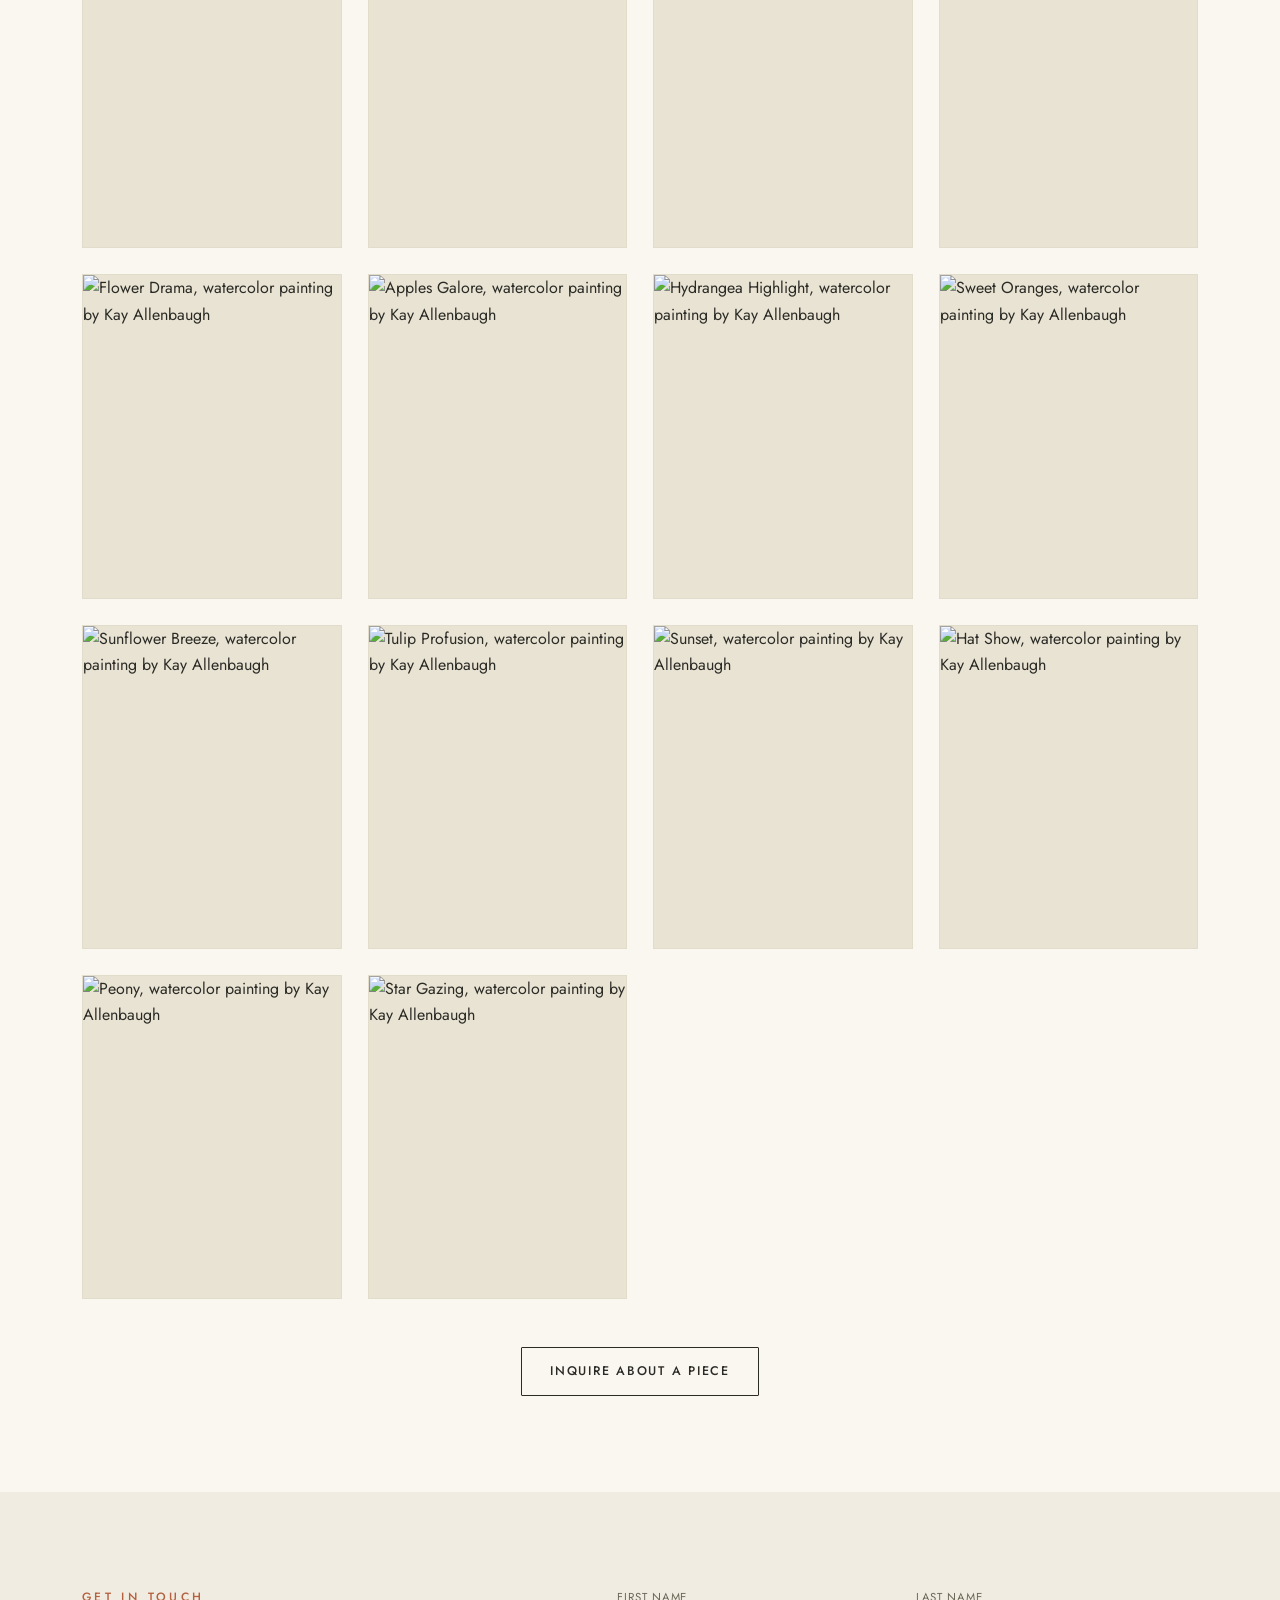
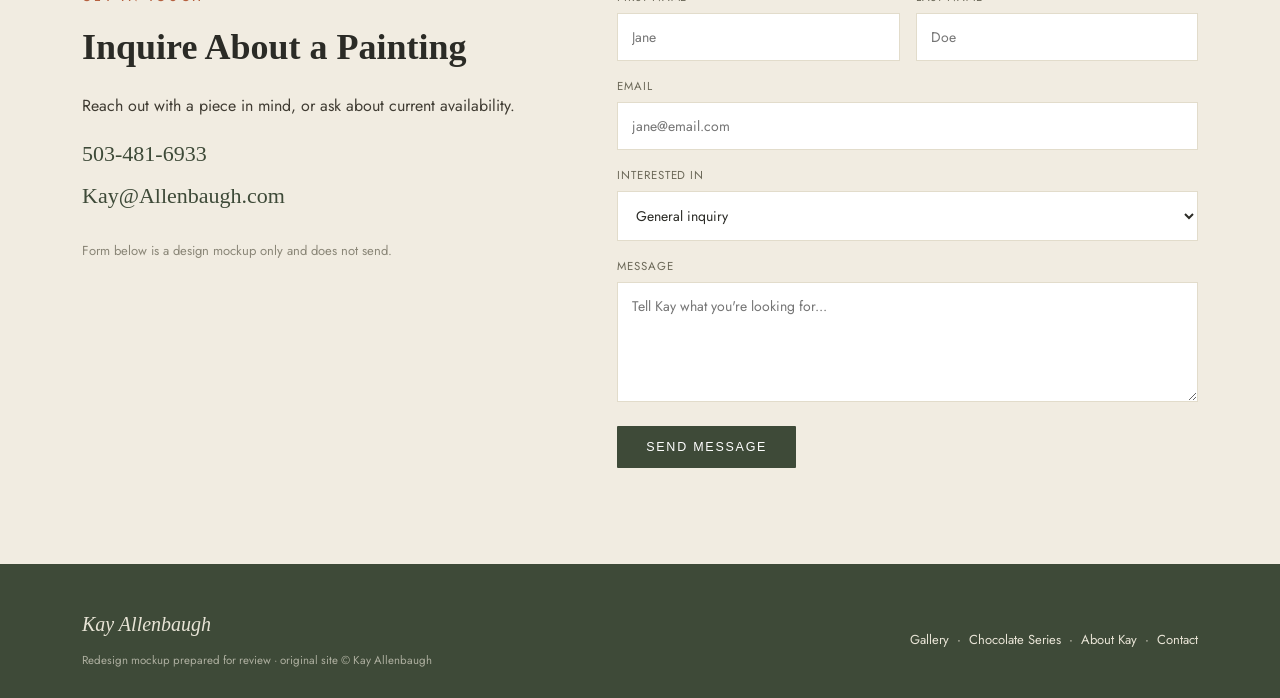
==== commit 230943f4: "Update contact paragraph for clarity Removed the mention of 'Originals and giclée prints are availab" ====
--- a/index.html
+++ b/index.html
@@ -69,7 +69,7 @@
     <div class="contact-info">
       <div class="hero-eyebrow">Get in Touch</div>
       <h2 style="font-family:var(--serif); font-size:36px; font-weight:600; margin:10px 0 16px;">Inquire About a Painting</h2>
-      <p>Originals and giclée prints are available directly through Kay. Reach out with a piece in mind, or ask about current availability.</p>
+      <p>Reach out with a piece in mind, or ask about current availability.</p>
       <a class="big" href="tel:5034816933">503-481-6933</a>
       <a class="big" href="mailto:Kay@Allenbaugh.com">Kay@Allenbaugh.com</a>
       <p style="margin-top:26px; font-size:13px; color:#8a8677;">Form below is a design mockup only and does not send.</p>
@@ -108,11 +108,8 @@
       <img id="lbImg" src="" alt="">
     </div>
     <div class="lb-info">
-      <div class="eyebrow" id="lbCat"></div>
       <h3 id="lbTitle"></h3>
       <div class="fullres"><a id="lbFullres" href="#" target="_blank" rel="noopener">Open full-resolution image ↗</a></div>
-      <p class="desc" id="lbDesc"></p>
-      <a href="#contact" class="btn btn-primary" id="lbInquire">Inquire About This Piece</a>
     </div>
   </div>
 </div>
@@ -169,8 +166,6 @@
   document.getElementById('lbImg').alt = w.title;
   document.getElementById('lbTitle').textContent = '"' + w.title + '"';
   document.getElementById('lbFullres').href = w.img;
-  document.getElementById('lbDesc').textContent = w.desc;
-  document.getElementById('lbCat').textContent = w.cat === 'fruit' ? 'Fruit & Still Life' : (w.cat === 'coastal' ? 'Coastal & Boats' : 'Florals');
   lb.classList.add('open');
 }
 document.getElementById('lbClose').addEventListener('click', () => lb.classList.remove('open'));
--- a/styles.css
+++ b/styles.css
@@ -236,17 +236,18 @@
 }
 .lightbox.open{display:flex;}
 .lb-inner{
-  background:var(--paper); max-width:1320px; width:100%; max-height:94vh;
-  display:grid; grid-template-columns:1.5fr 1fr; overflow:hidden;
+  background:var(--paper); max-width:920px; width:100%; max-height:82vh;
+  display:grid; grid-template-columns:1.3fr 1fr; overflow:hidden;
+  border-radius:6px; box-shadow:0 40px 90px -20px rgba(0,0,0,.55);
 }
 .lb-image{
   background:#100f0c; display:flex; align-items:center; justify-content:center;
-  max-height:94vh; overflow:hidden;
+  max-height:82vh; overflow:hidden;
 }
 .lb-image img{
-  width:auto; height:auto; max-width:100%; max-height:94vh; object-fit:contain; margin:0 auto;
-}
-.lb-info{padding:40px; display:flex; flex-direction:column; justify-content:center; overflow-y:auto; max-height:94vh;}
+  width:auto; height:auto; max-width:100%; max-height:82vh; object-fit:contain; margin:0 auto;
+}
+.lb-info{padding:32px; display:flex; flex-direction:column; justify-content:center; overflow-y:auto; max-height:82vh;}
 .lb-info .eyebrow{font-size:11px; letter-spacing:.2em; text-transform:uppercase; color:var(--terracotta);}
 .lb-info h3{font-family:var(--serif); font-size:32px; margin:8px 0 14px; font-style:italic;}
 .lb-info .dims{font-size:14px; color:#6b6858; margin-bottom:8px;}
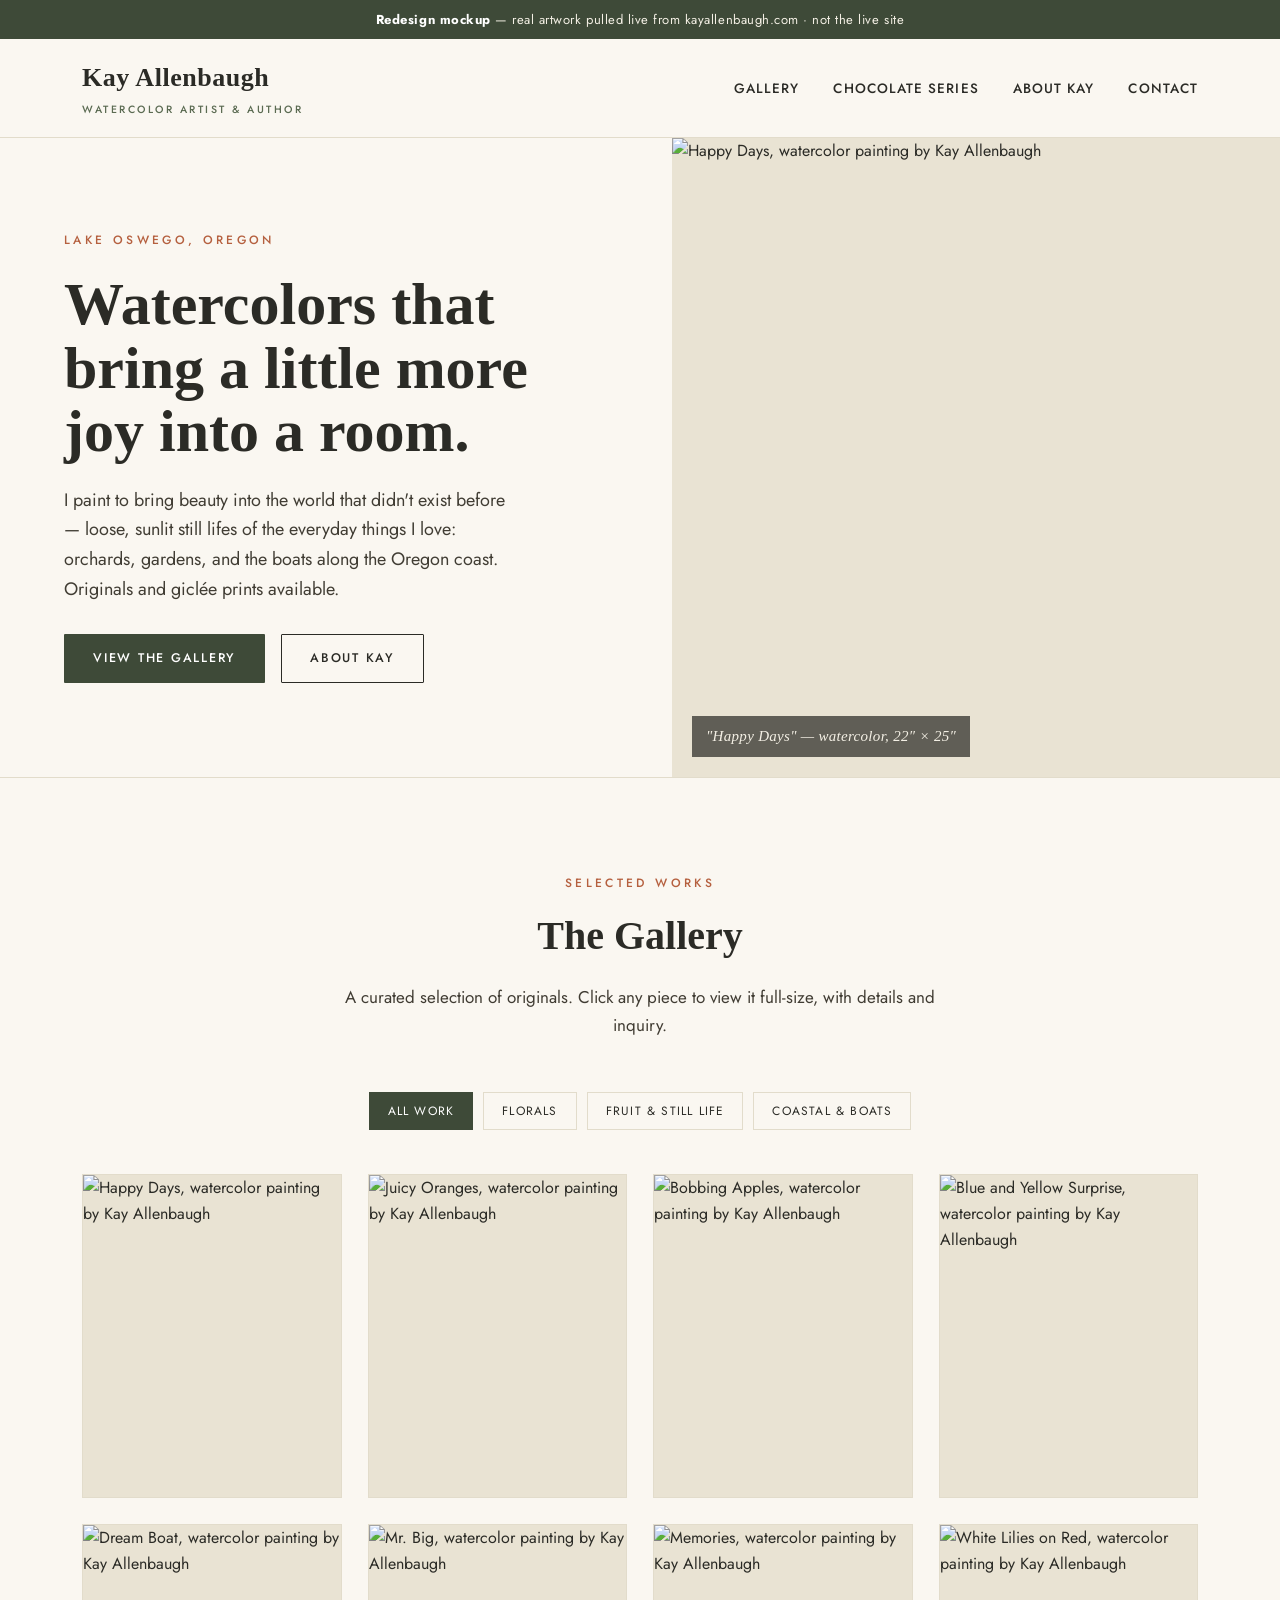
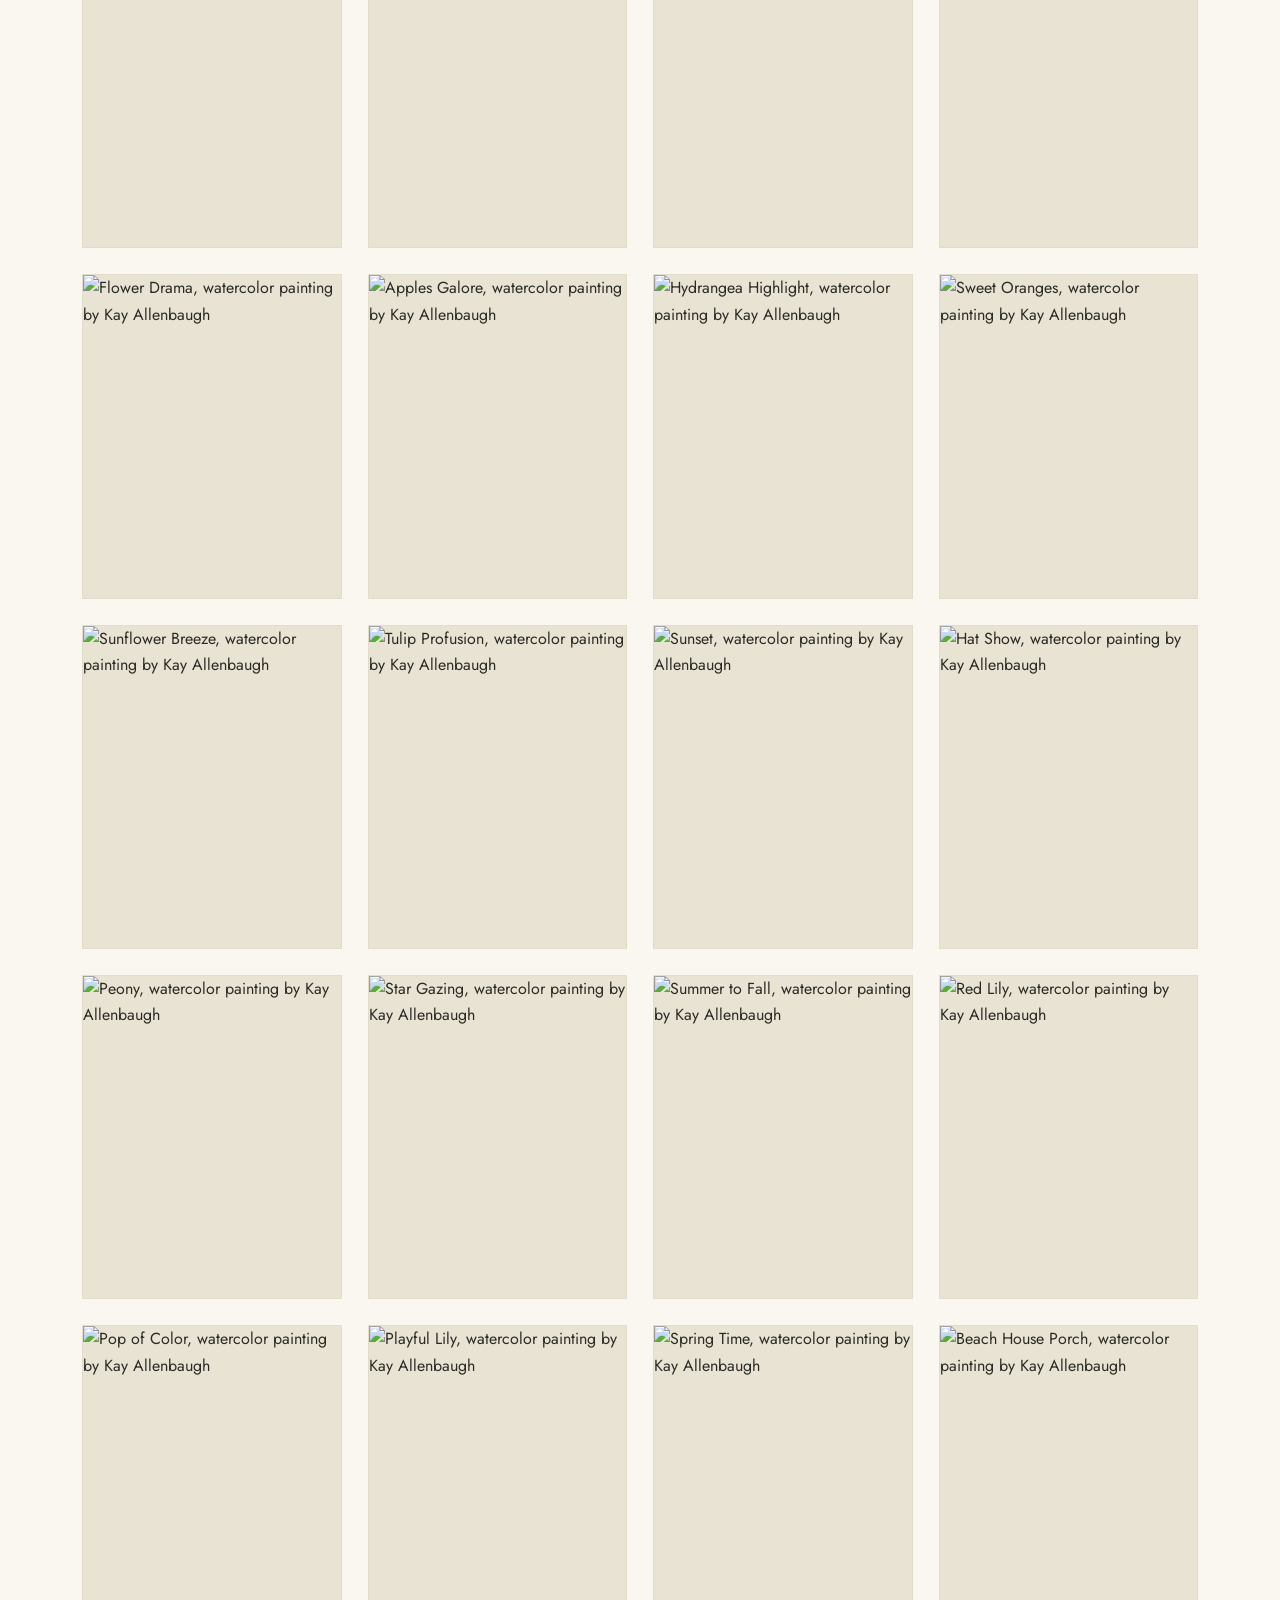
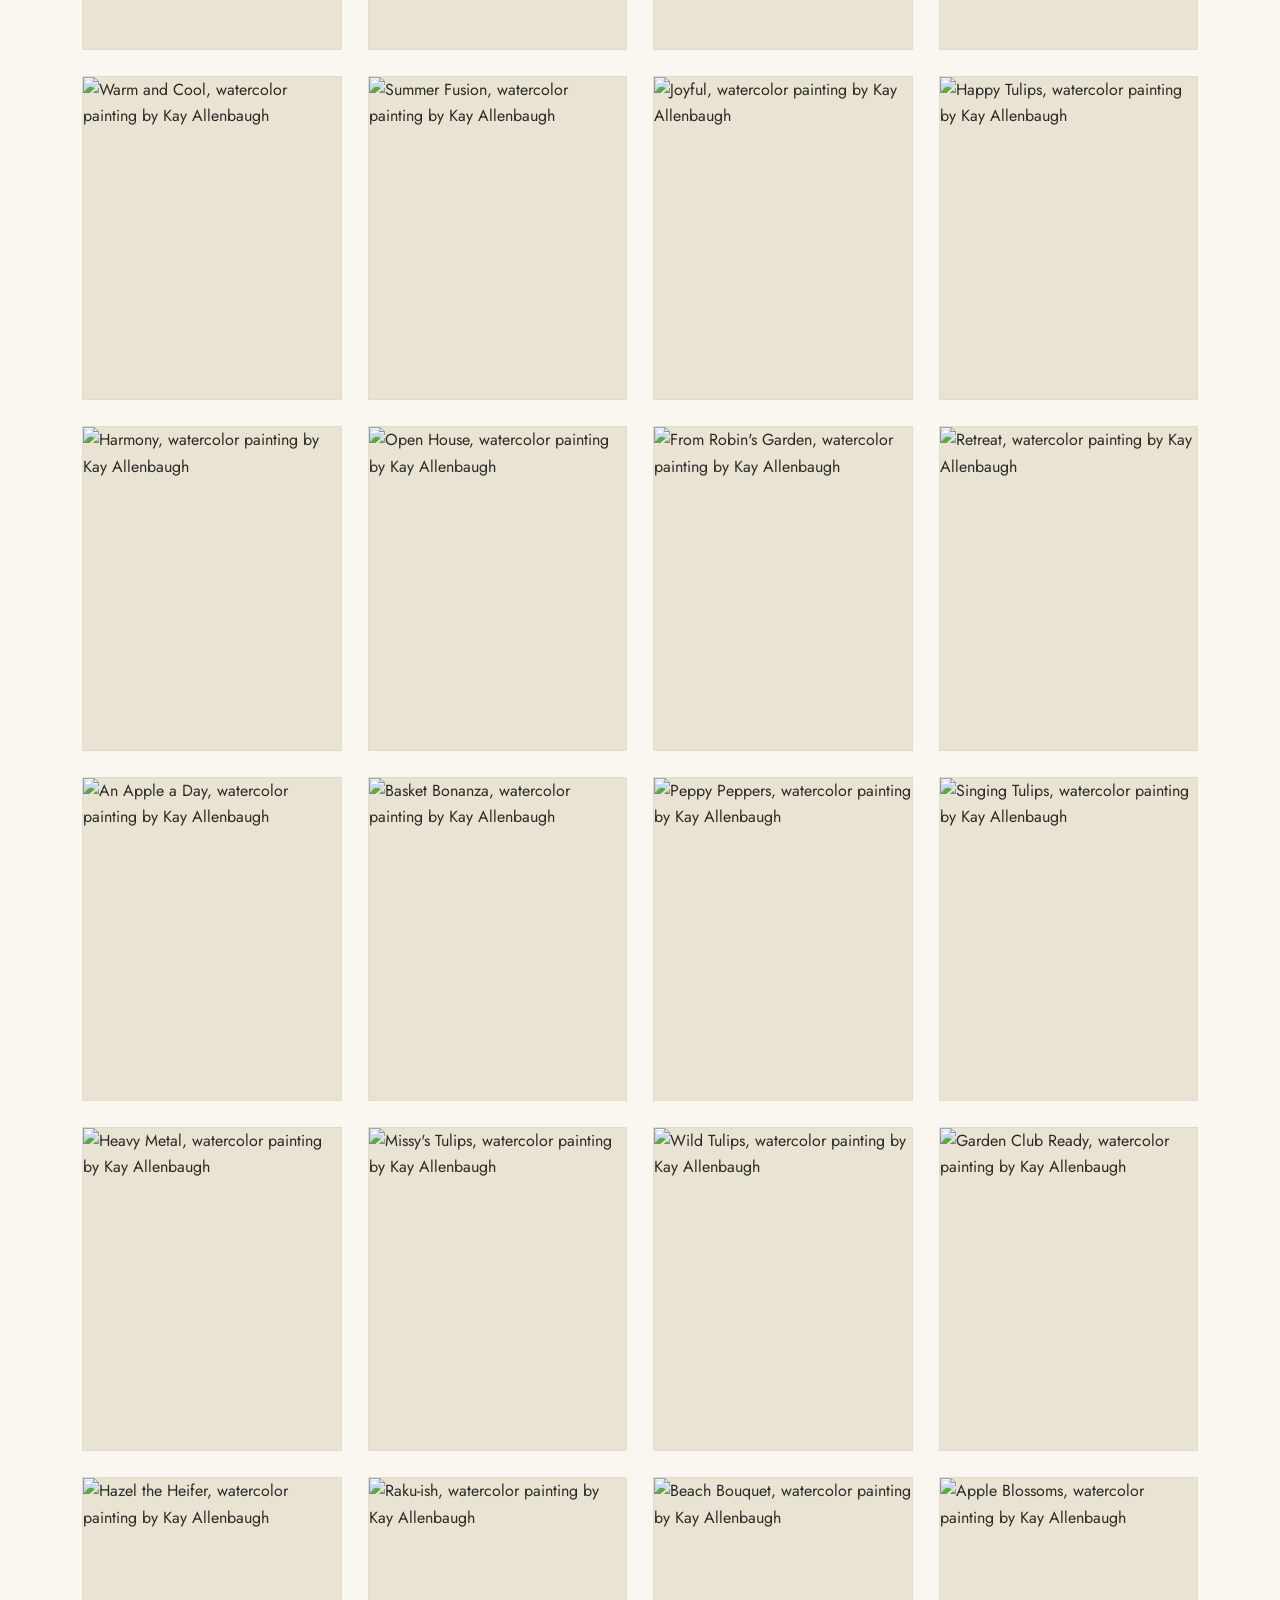
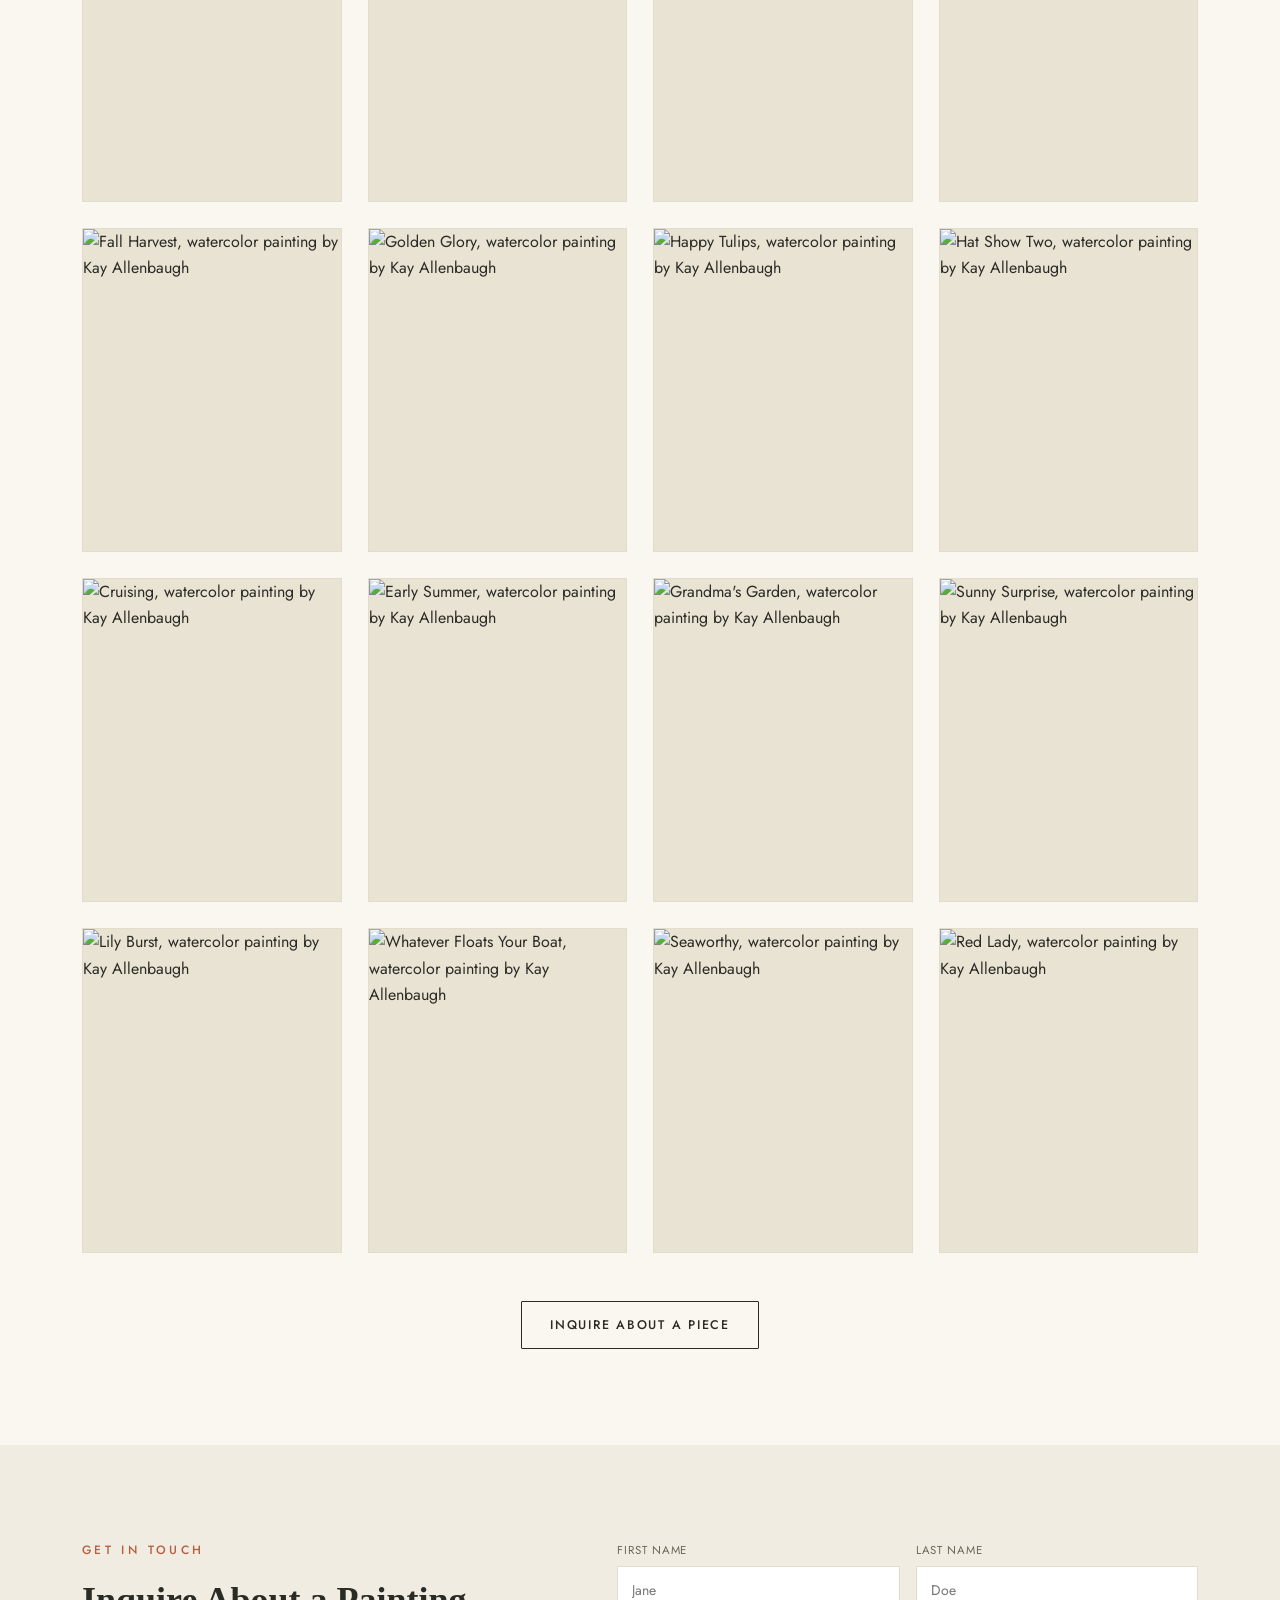
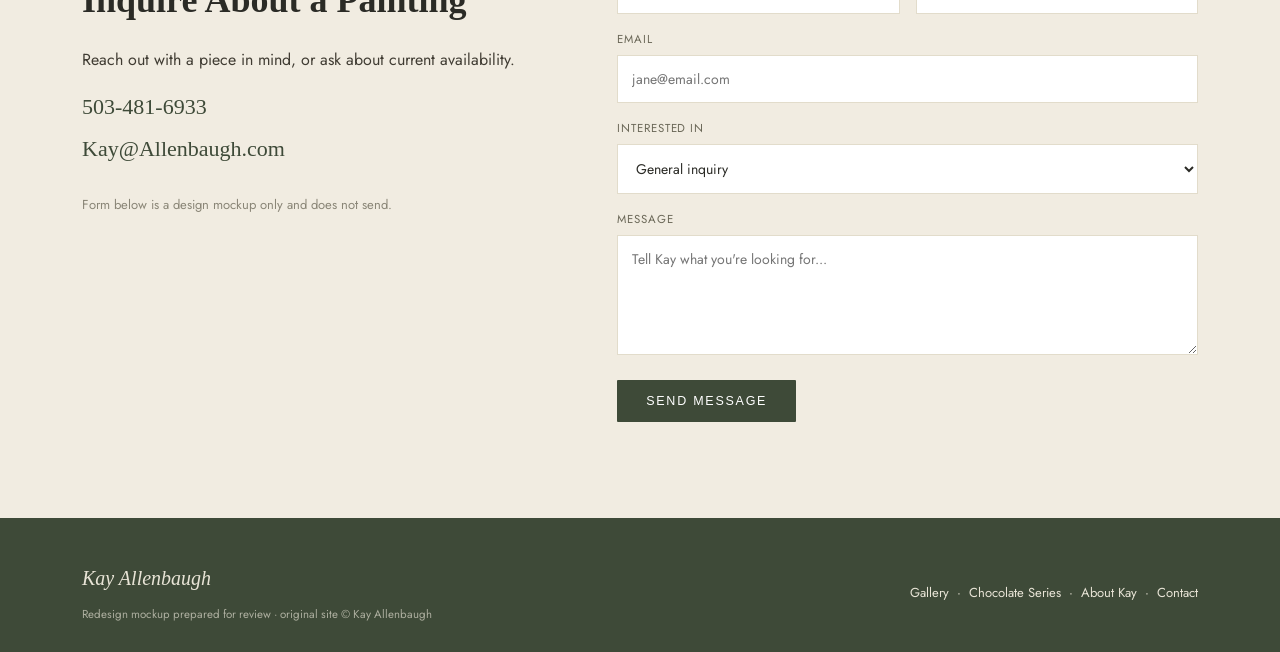
==== commit e2f9fc5e: "Update artwork entries in index.html Added new artworks to the gallery with titles, categories, dime" ====
--- a/index.html
+++ b/index.html
@@ -133,7 +133,45 @@
   {title:"Sunset", cat:"coastal", dims:'Watercolor · 22" × 25"', img:"https://kayallenbaugh.com/wordpress/wp-content/uploads/2016/03/Sunset-jpg.jpg", desc:"Warm coastal light fading over the water."},
   {title:"Hat Show", cat:"florals", dims:'Watercolor · 22" × 25"', img:"https://kayallenbaugh.com/wordpress/wp-content/uploads/2016/03/Hat-Show.jpg", desc:"A playful, character-filled study."},
   {title:"Peony", cat:"florals", dims:'Watercolor · 22" × 25"', img:"https://kayallenbaugh.com/wordpress/wp-content/uploads/2016/03/Peony.jpg", desc:"A single peony bloom rendered in soft, layered petals."},
-  {title:"Star Gazing", cat:"coastal", dims:'Watercolor · 22" × 25"', img:"https://kayallenbaugh.com/wordpress/wp-content/uploads/2016/03/Star-Gazing.jpg", desc:"A dreamy evening scene along the water."}
+  {title:"Star Gazing", cat:"coastal", dims:'Watercolor · 22" × 25"', img:"https://kayallenbaugh.com/wordpress/wp-content/uploads/2016/03/Star-Gazing.jpg", desc:"A dreamy evening scene along the water."},
+  {title:"Summer to Fall", cat:"florals", dims:'Watercolor · 22" × 25"', img:"https://kayallenbaugh.com/wordpress/wp-content/uploads/2016/03/Summer-to-Fall-jpg.jpg", desc:"A garden caught in the turn between two seasons."},
+  {title:"Red Lily", cat:"florals", dims:'Watercolor · 22" × 25"', img:"https://kayallenbaugh.com/wordpress/wp-content/uploads/2016/03/Red-Lily-jpg.jpg", desc:"A single red lily rendered in bold, saturated color."},
+  {title:"Pop of Color", cat:"florals", dims:'Watercolor · 22" × 25"', img:"https://kayallenbaugh.com/wordpress/wp-content/uploads/2016/03/Pop-of-Color-jpg.jpg", desc:"A burst of unexpected color against a quiet background."},
+  {title:"Playful Lily", cat:"florals", dims:'Watercolor · 22" × 25"', img:"https://kayallenbaugh.com/wordpress/wp-content/uploads/2016/03/Playful-Lily-jgp-Kay-Allenbaugh.jpg", desc:"A lily painted with a light, playful hand."},
+  {title:"Spring Time", cat:"florals", dims:'Watercolor · 22" × 25"', img:"https://kayallenbaugh.com/wordpress/wp-content/uploads/2016/03/Spring-Time-jpg.jpg", desc:"The first blooms of spring, loose and bright."},
+  {title:"Beach House Porch", cat:"coastal", dims:'Watercolor · 22" × 25"', img:"https://kayallenbaugh.com/wordpress/wp-content/uploads/2016/03/Beach-House-Porch-jpg.jpg", desc:"A quiet porch view along the Oregon coast."},
+  {title:"Warm and Cool", cat:"fruit", dims:'Watercolor · 22" × 25"', img:"https://kayallenbaugh.com/wordpress/wp-content/uploads/2016/03/oregon-artist-warm-and-cool.jpg", desc:"A study in contrasting warm and cool tones."},
+  {title:"Summer Fusion", cat:"florals", dims:'Watercolor · 22" × 25"', img:"https://kayallenbaugh.com/wordpress/wp-content/uploads/2016/03/Summer-Fusion-jpg.jpg", desc:"Summer color blending across the page."},
+  {title:"Joyful", cat:"florals", dims:'Watercolor · 22" × 25"', img:"https://kayallenbaugh.com/wordpress/wp-content/uploads/2016/03/Joyful-jpeg.jpg", desc:"A simple, joyful study in color and light."},
+  {title:"Happy Tulips", cat:"florals", dims:'Watercolor · 22" × 25"', img:"https://kayallenbaugh.com/wordpress/wp-content/uploads/2016/03/Happy-Tulips.jpg", desc:"Cheerful tulips in Kay's signature loose style."},
+  {title:"Harmony", cat:"florals", dims:'Watercolor · 22" × 25"', img:"https://kayallenbaugh.com/wordpress/wp-content/uploads/2016/03/Harmony-jpg.jpg", desc:"Balanced color and form in quiet harmony."},
+  {title:"Open House", cat:"florals", dims:'Watercolor · 22" × 25"', img:"https://kayallenbaugh.com/wordpress/wp-content/uploads/2016/03/Betsys-Best-jpg.jpg", desc:"A welcoming still life with an open, airy feel."},
+  {title:"From Robin's Garden", cat:"florals", dims:'Watercolor · 22" × 25"', img:"https://kayallenbaugh.com/wordpress/wp-content/uploads/2016/03/From-Robins-Garden-jpg.jpg", desc:"Blooms borrowed from a friend's garden."},
+  {title:"Retreat", cat:"coastal", dims:'Watercolor · 22" × 25"', img:"https://kayallenbaugh.com/wordpress/wp-content/uploads/2016/03/Retreat.jpg", desc:"A peaceful coastal retreat, softly rendered."},
+  {title:"An Apple a Day", cat:"fruit", dims:'Watercolor · 22" × 25"', img:"https://kayallenbaugh.com/wordpress/wp-content/uploads/2016/03/an_apple_a_day.jpg", desc:"A simple, homey study of orchard apples."},
+  {title:"Basket Bonanza", cat:"fruit", dims:'Watercolor · 22" × 25"', img:"https://kayallenbaugh.com/wordpress/wp-content/uploads/2016/03/Basket-Bonanza-jpg.jpg", desc:"A basket overflowing with orchard fruit."},
+  {title:"Peppy Peppers", cat:"fruit", dims:'Watercolor · 22" × 25"', img:"https://kayallenbaugh.com/wordpress/wp-content/uploads/2016/03/Peppy-Peppers.jpg", desc:"Bright peppers rendered with playful energy."},
+  {title:"Singing Tulips", cat:"florals", dims:'Watercolor · 22" × 25"', img:"https://kayallenbaugh.com/wordpress/wp-content/uploads/2016/03/Singing-Tulips-jpg.jpg", desc:"Tulips painted with movement and song."},
+  {title:"Heavy Metal", cat:"coastal", dims:'Watercolor · 22" × 25"', img:"https://kayallenbaugh.com/wordpress/wp-content/uploads/2016/03/Heavy_Metal.jpg", desc:"A bold, weighty study of metal and light."},
+  {title:"Missy's Tulips", cat:"florals", dims:'Watercolor · 22" × 25"', img:"https://kayallenbaugh.com/wordpress/wp-content/uploads/2016/03/Missys_Tulips.jpg", desc:"Tulips painted for a friend, soft and personal."},
+  {title:"Wild Tulips", cat:"florals", dims:'Watercolor · 22" × 25"', img:"https://kayallenbaugh.com/wordpress/wp-content/uploads/2016/03/Wild-Tulips-Kay-Allenbaugh-jpg.jpg", desc:"Tulips gone a little wild, loose and free."},
+  {title:"Garden Club Ready", cat:"florals", dims:'Watercolor · 22" × 25"', img:"https://kayallenbaugh.com/wordpress/wp-content/uploads/2016/03/Garden-Club-Ready.jpg", desc:"A garden arrangement ready for showing."},
+  {title:"Hazel the Heifer", cat:"fruit", dims:'Watercolor · 22" × 25"', img:"https://kayallenbaugh.com/wordpress/wp-content/uploads/2016/03/Hazel-the-Heifer.jpg", desc:"A charming, character-filled farm study."},
+  {title:"Raku-ish", cat:"fruit", dims:'Watercolor · 22" × 25"', img:"https://kayallenbaugh.com/wordpress/wp-content/uploads/2016/03/Raku-ish.jpg", desc:"A still life inspired by raku pottery."},
+  {title:"Beach Bouquet", cat:"coastal", dims:'Watercolor · 22" × 25"', img:"https://kayallenbaugh.com/wordpress/wp-content/uploads/2016/03/Beach-Bouquet.jpg", desc:"A bouquet gathered from a beach garden."},
+  {title:"Apple Blossoms", cat:"florals", dims:'Watercolor · 22" × 25"', img:"https://kayallenbaugh.com/wordpress/wp-content/uploads/2016/03/Apple-Blossoms.jpg", desc:"Delicate apple blossoms in soft spring light."},
+  {title:"Fall Harvest", cat:"fruit", dims:'Watercolor · 22" × 25"', img:"https://kayallenbaugh.com/wordpress/wp-content/uploads/2016/03/Fall-Harvest.jpg", desc:"The colors of a bountiful fall harvest."},
+  {title:"Golden Glory", cat:"florals", dims:'Watercolor · 22" × 25"', img:"https://kayallenbaugh.com/wordpress/wp-content/uploads/2016/03/Golden-Glory-JPG.jpg", desc:"Autumn gold rendered in loose, warm washes."},
+  {title:"Happy Tulips", cat:"florals", dims:'Watercolor · 22" × 25"', img:"https://kayallenbaugh.com/wordpress/wp-content/uploads/2016/03/From-the-Country-Store.jpg", desc:"Another cheerful field of tulips, loose and bright."},
+  {title:"Hat Show Two", cat:"florals", dims:'Watercolor · 22" × 25"', img:"https://kayallenbaugh.com/wordpress/wp-content/uploads/2016/03/Hat-Show-Two.jpg", desc:"A second look at a favorite millinery study."},
+  {title:"Cruising", cat:"coastal", dims:'Watercolor · 22" × 25"', img:"https://kayallenbaugh.com/wordpress/wp-content/uploads/2016/03/Cruising.jpg", desc:"A boat cruising along calm coastal waters."},
+  {title:"Early Summer", cat:"florals", dims:'Watercolor · 22" × 25"', img:"https://kayallenbaugh.com/wordpress/wp-content/uploads/2016/03/Early-Summer.jpg", desc:"The first warm days of early summer."},
+  {title:"Grandma's Garden", cat:"florals", dims:'Watercolor · 22" × 25"', img:"https://kayallenbaugh.com/wordpress/wp-content/uploads/2016/03/Grandmas-Garden.jpg", desc:"A nostalgic tribute to a grandmother's garden."},
+  {title:"Sunny Surprise", cat:"florals", dims:'Watercolor · 22" × 25"', img:"https://kayallenbaugh.com/wordpress/wp-content/uploads/2016/03/Sunny-Surprise.jpg", desc:"An unexpected burst of sunny color."},
+  {title:"Lily Burst", cat:"florals", dims:'Watercolor · 22" × 25"', img:"https://kayallenbaugh.com/wordpress/wp-content/uploads/2016/03/Lily-Burst.jpg", desc:"Lilies bursting into bloom."},
+  {title:"Whatever Floats Your Boat", cat:"coastal", dims:'Watercolor · 22" × 25"', img:"https://kayallenbaugh.com/wordpress/wp-content/uploads/2016/03/Whatever-Floats-Your-Boat.jpg", desc:"A playful coastal scene, light and breezy."},
+  {title:"Seaworthy", cat:"coastal", dims:'Watercolor · 22" × 25"', img:"https://kayallenbaugh.com/wordpress/wp-content/uploads/2016/03/Seaworthy.jpg", desc:"A sturdy little boat, ready for the water."},
+  {title:"Red Lady", cat:"florals", dims:'Watercolor · 22" × 25"', img:"https://kayallenbaugh.com/wordpress/wp-content/uploads/2016/03/Red-Lady-jpg.jpg", desc:"A bold red floral study."}
 ];
 
 const grid = document.getElementById('grid');
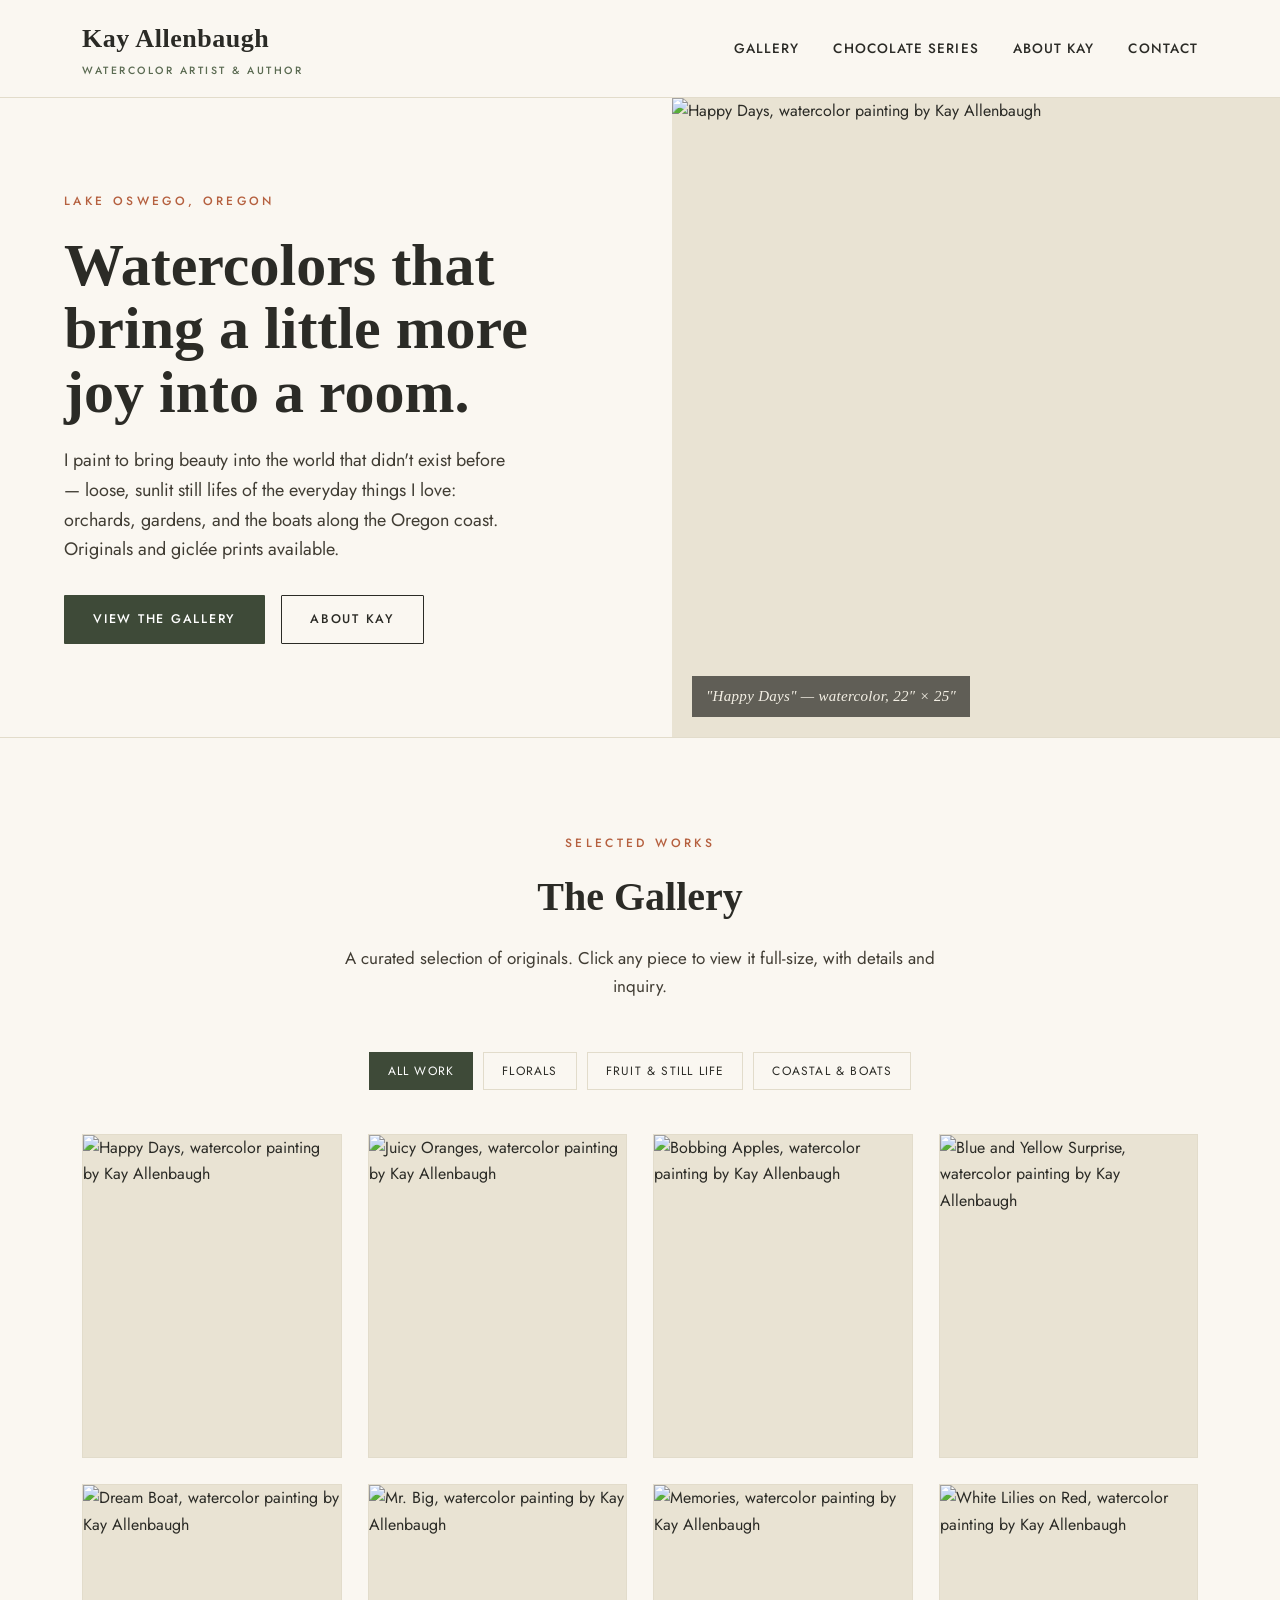
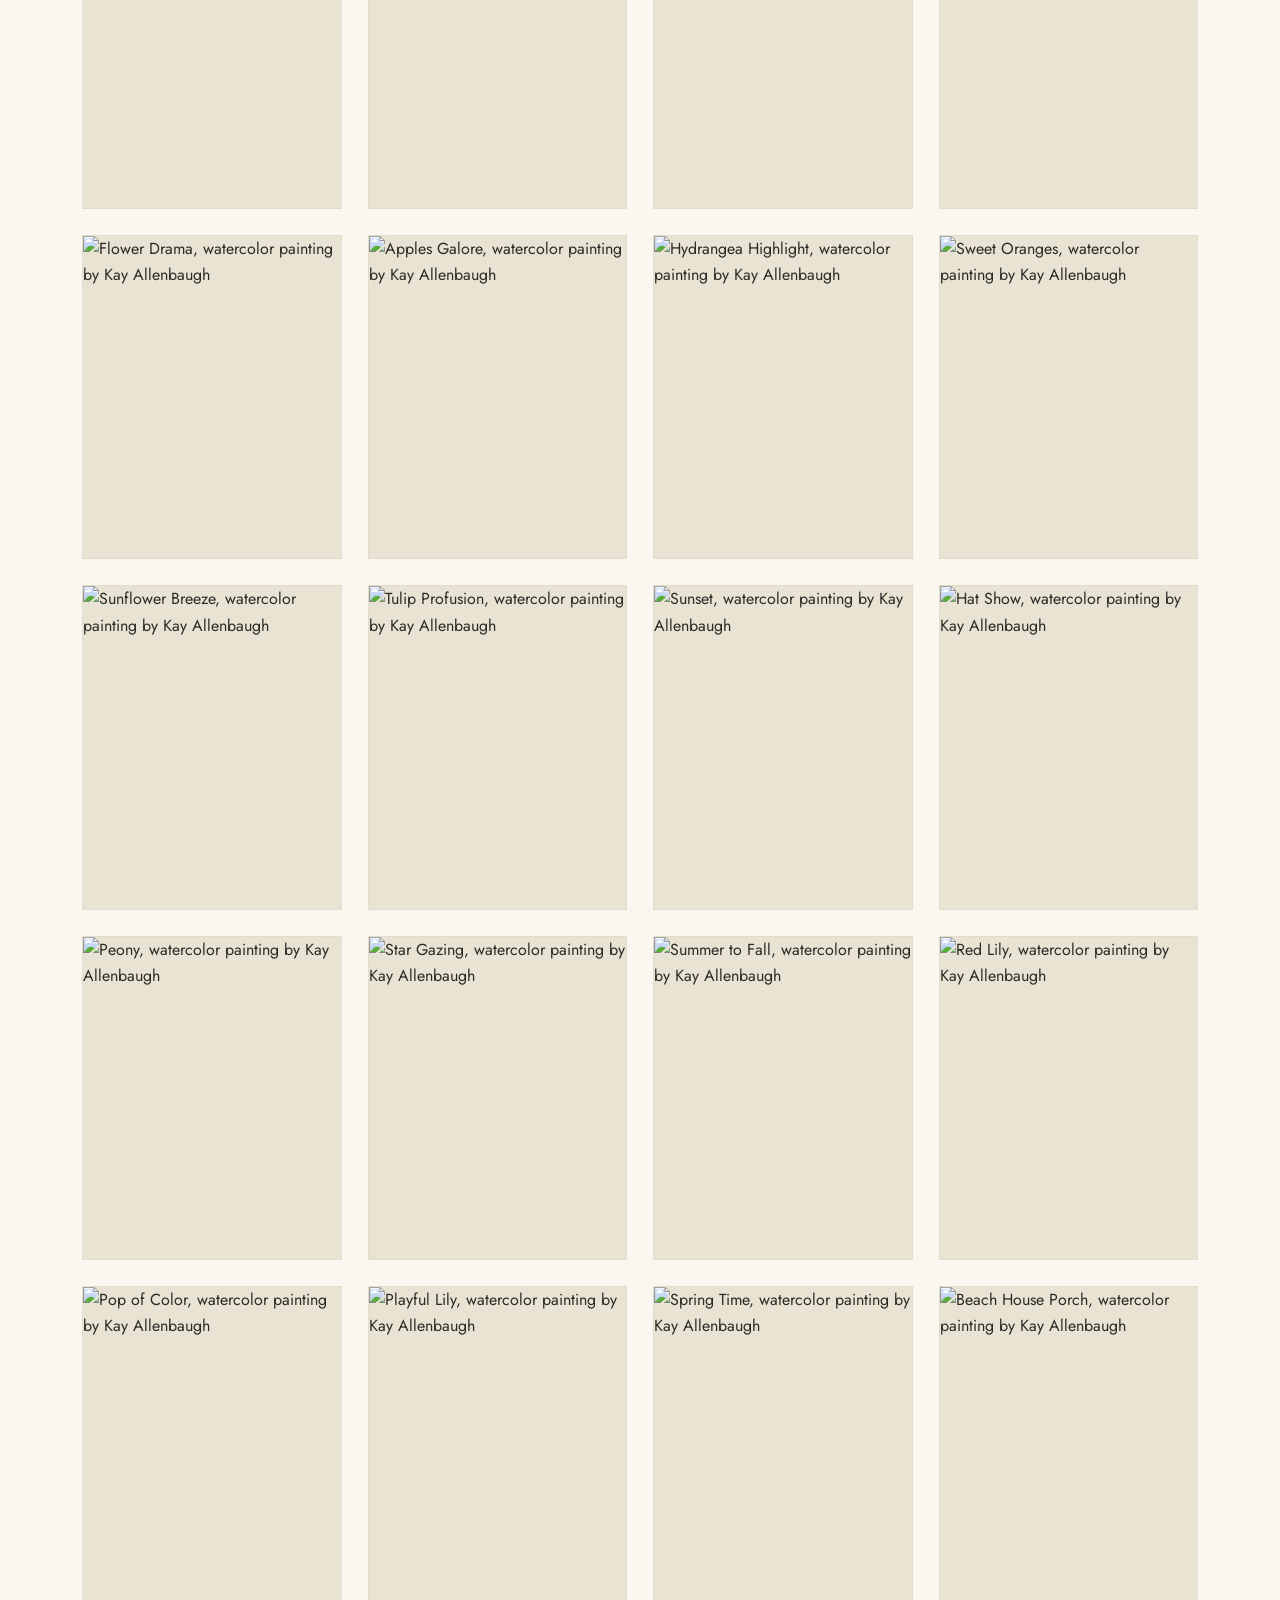
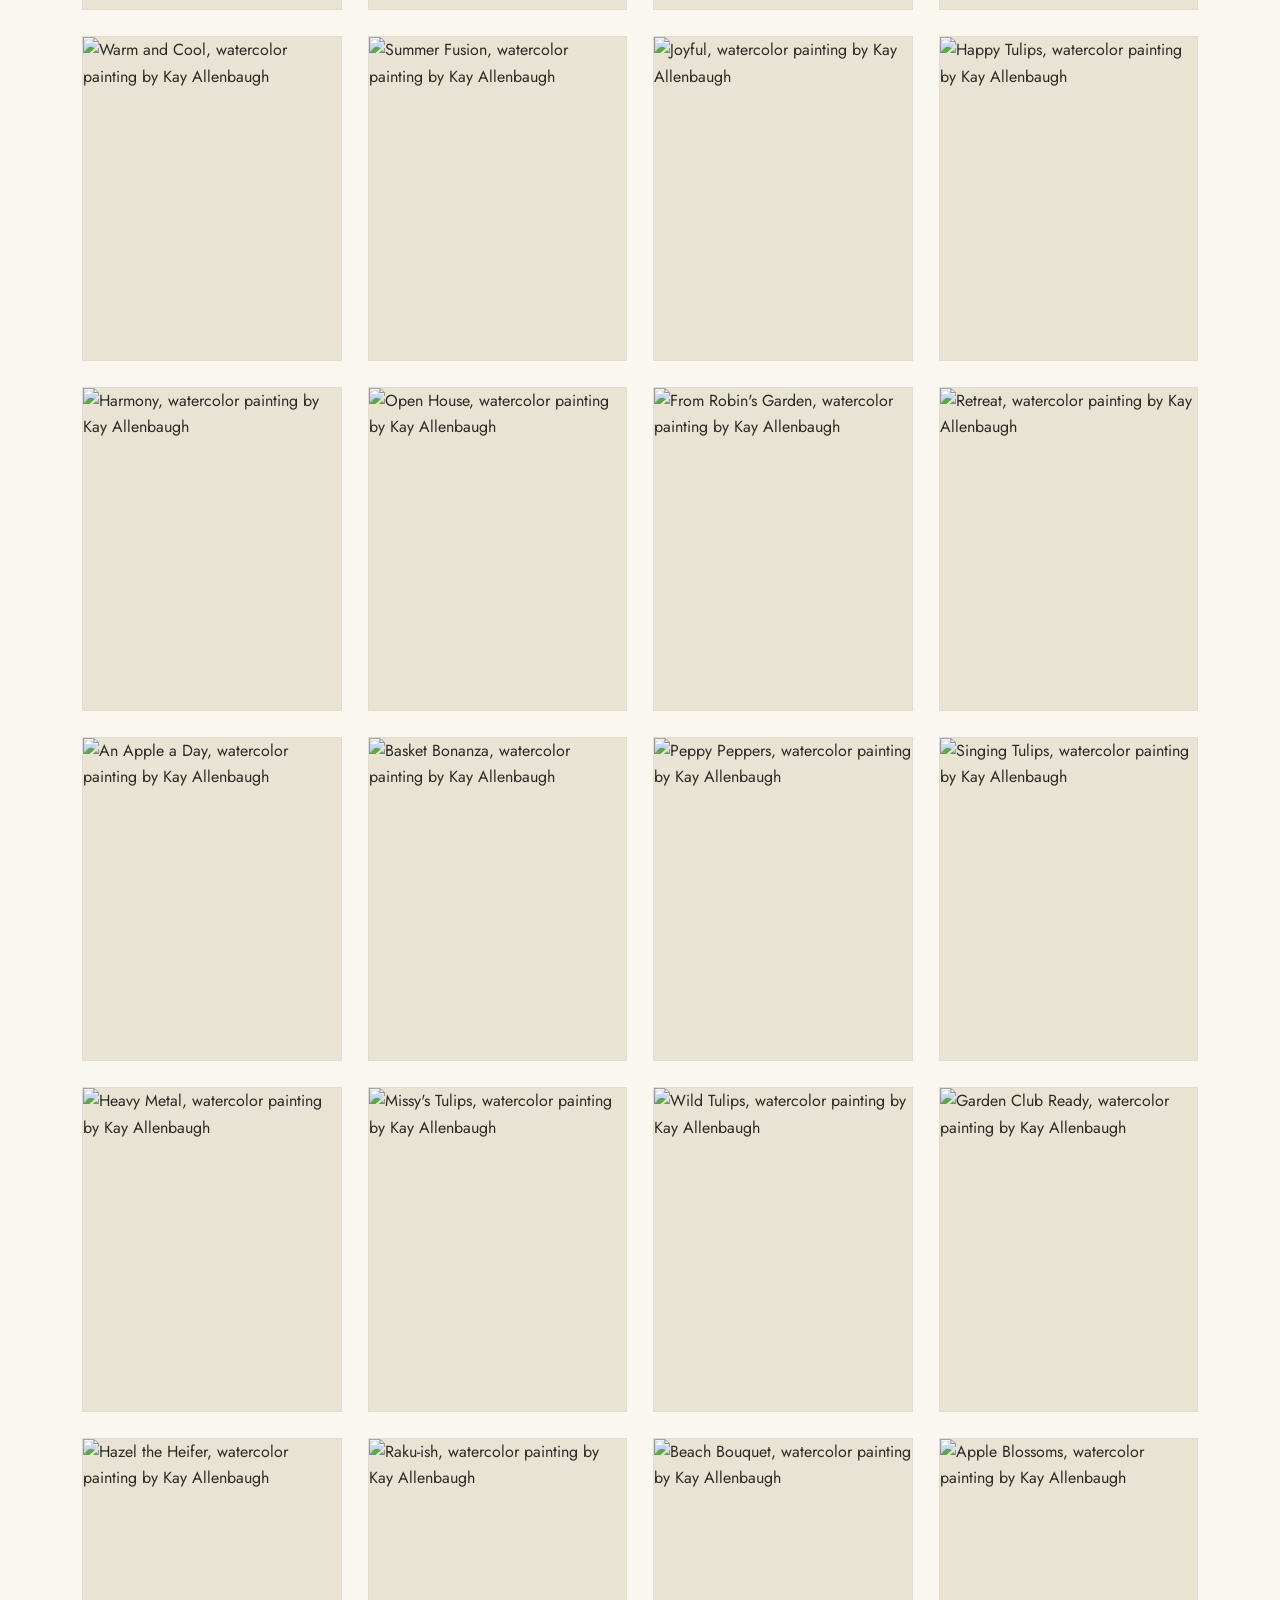
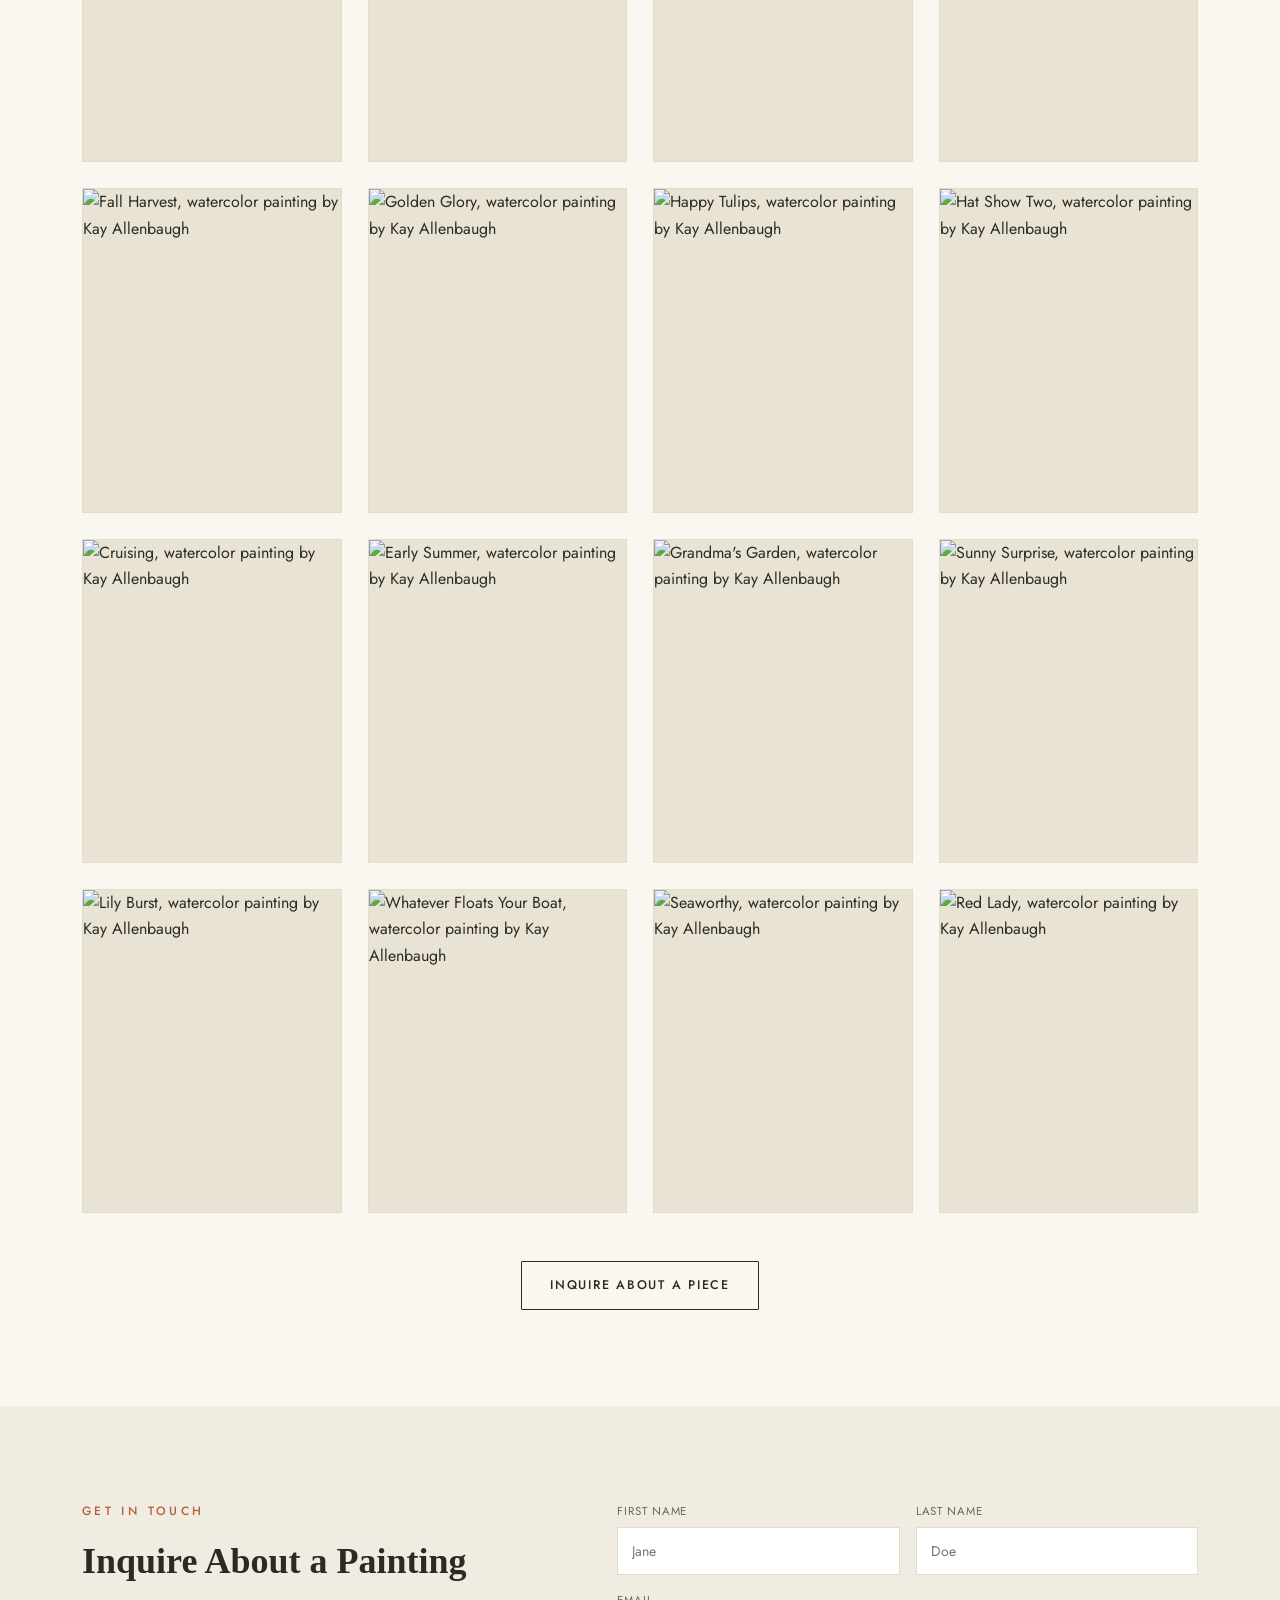
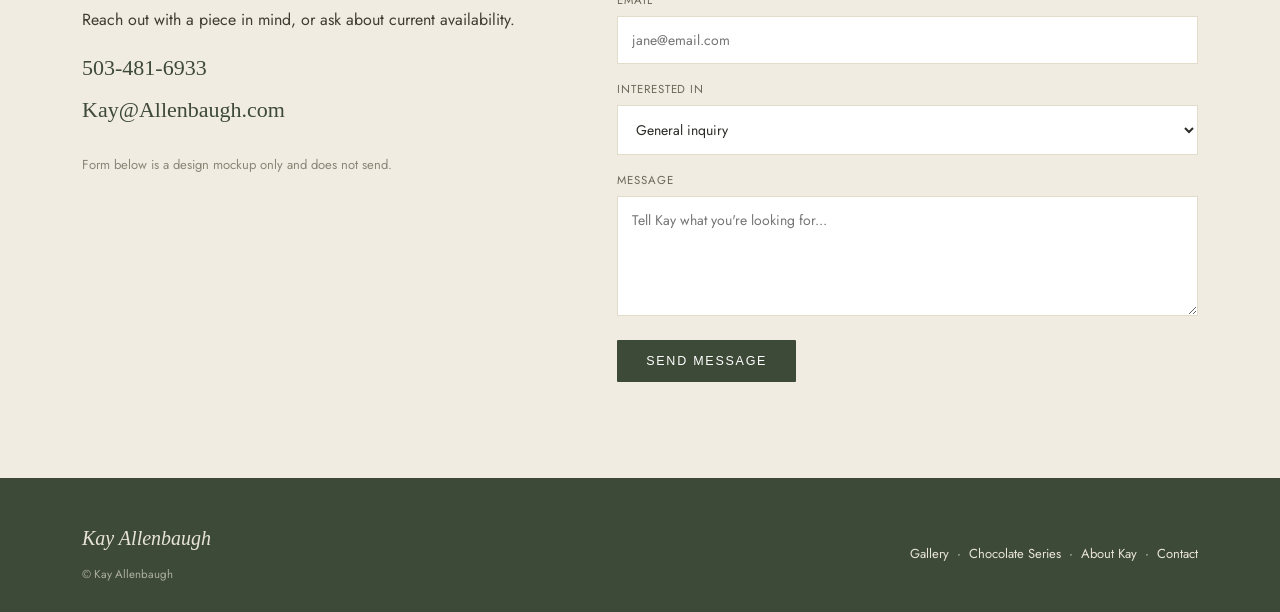
==== commit 3cd25e9c: "Revise title, footer, and image sources in index.html Updated the title and footer note in index.htm" ====
--- a/index.html
+++ b/index.html
@@ -3,14 +3,13 @@
 <head>
 <meta charset="UTF-8">
 <meta name="viewport" content="width=device-width, initial-scale=1.0">
-<title>Kay Allenbaugh — Watercolor Artist &amp; Author (Redesign Mockup)</title>
+<title>Kay Allenbaugh — Watercolor Artist &amp; Author</title>
 <link rel="preconnect" href="https://fonts.googleapis.com">
 <link href="https://fonts.googleapis.com/css2?family=Jost:wght@300;400;500;600&family=EB+Garamond:ital,wght@0,400;0,500;0,600;0,700;1,400;1,500;1,600&display=swap" rel="stylesheet">
 <link rel="stylesheet" href="styles.css">
 </head>
 <body>
 
-<div class="demo-flag"><b>Redesign mockup</b> — real artwork pulled live from kayallenbaugh.com · not the live site</div>
 
 <header class="site">
   <nav class="wrap">
@@ -36,7 +35,7 @@
     </div>
   </div>
   <div class="hero-image">
-    <img src="https://kayallenbaugh.com/wordpress/wp-content/uploads/2026/02/image1.jpeg" alt="Happy Days, watercolor painting by Kay Allenbaugh">
+    <img src="images/image1.jpeg" alt="Happy Days, watercolor painting by Kay Allenbaugh">
     <div class="cap">"Happy Days" — watercolor, 22&Prime; × 25&Prime;</div>
   </div>
 </section>
@@ -93,7 +92,7 @@
   <div class="wrap">
     <div>
       <div class="fbrand">Kay Allenbaugh</div>
-      <div class="footer-note">Redesign mockup prepared for review · original site &copy; Kay Allenbaugh</div>
+      <div class="footer-note">&copy; Kay Allenbaugh</div>
     </div>
     <div>
       <a href="#gallery">Gallery</a> &nbsp;·&nbsp; <a href="chocolate-series.html">Chocolate Series</a> &nbsp;·&nbsp; <a href="about.html">About Kay</a> &nbsp;·&nbsp; <a href="#contact">Contact</a>
@@ -116,62 +115,62 @@
 
 <script>
 const works = [
-  {title:"Happy Days", cat:"fruit", dims:'Watercolor · 22" × 25"', img:"https://kayallenbaugh.com/wordpress/wp-content/uploads/2026/02/image1.jpeg", desc:"A sun-warmed still life bursting with citrus and color — the kind of painting that makes a kitchen feel like summer year-round."},
-  {title:"Juicy Oranges", cat:"fruit", dims:'Watercolor · 22" × 25"', img:"https://kayallenbaugh.com/wordpress/wp-content/uploads/2026/02/image0.jpeg", desc:"A close, loose study of citrus in bright morning light."},
-  {title:"Bobbing Apples", cat:"fruit", dims:'Watercolor · 22" × 25"', img:"https://kayallenbaugh.com/wordpress/wp-content/uploads/2024/03/Kay-Allenbaugh_Abundant-Apples_897-x-556.jpg", desc:"Orchard apples rendered with Kay's signature loose, joyful brushwork."},
-  {title:"Blue and Yellow Surprise", cat:"florals", dims:'Watercolor · 22" × 25"', img:"https://kayallenbaugh.com/wordpress/wp-content/uploads/2024/03/Kay-Allenbaugh_Blue-and-Yellow-Surprise_897-x-556.jpg", desc:"An unexpected pairing of cool blues and warm yellows in full bloom."},
-  {title:"Dream Boat", cat:"coastal", dims:'Watercolor · 22" × 25"', img:"https://kayallenbaugh.com/wordpress/wp-content/uploads/2024/03/Kay-Allenbaugh_Dream-Boats_897-x-556.jpg", desc:"A quiet homage to the small wooden boats along the Oregon coast."},
-  {title:"Mr. Big", cat:"coastal", dims:'Watercolor · 37" × 30"', img:"https://kayallenbaugh.com/wordpress/wp-content/uploads/2020/10/red-white-boat-by-kay-allenbaugh-1.jpg", desc:"One of Kay's largest works — a bold red-and-white boat rendered at scale."},
-  {title:"Memories", cat:"florals", dims:'Watercolor · 20" × 18.5"', img:"https://kayallenbaugh.com/wordpress/wp-content/uploads/2020/10/watercolor-painting-by-kay-allenbaugh2.jpg", desc:"A tender, nostalgic floral study."},
-  {title:"White Lilies on Red", cat:"florals", dims:'Watercolor · 22" × 25"', img:"https://kayallenbaugh.com/wordpress/wp-content/uploads/2018/08/White-Lilies-on-Red-Kay-Allenbaugh.jpg", desc:"High-contrast lilies set against a bold red field."},
-  {title:"Flower Drama", cat:"florals", dims:'Watercolor · 22" × 25"', img:"https://kayallenbaugh.com/wordpress/wp-content/uploads/2018/08/Flower-Drama-Kay-Allenbaugh.jpg", desc:"Hydrangeas painted with dramatic depth and shadow."},
-  {title:"Apples Galore", cat:"fruit", dims:'Watercolor · 22" × 25"', img:"https://kayallenbaugh.com/wordpress/wp-content/uploads/2017/07/Kay-Allenbaugh_Apples-Galore.jpg", desc:"A generous basket of orchard apples in warm autumn tones."},
-  {title:"Hydrangea Highlight", cat:"florals", dims:'Watercolor · 22" × 25"', img:"https://kayallenbaugh.com/wordpress/wp-content/uploads/2017/07/Kay-Allenbaugh_Hydrangea-Highlight.jpg", desc:"Layered blues and violets in a single dramatic bloom."},
-  {title:"Sweet Oranges", cat:"fruit", dims:'Watercolor · 22" × 25"', img:"https://kayallenbaugh.com/wordpress/wp-content/uploads/2016/11/Sweet-Oranges.jpg", desc:"A tightly composed citrus still life."},
-  {title:"Sunflower Breeze", cat:"florals", dims:'Watercolor · 22" × 25"', img:"https://kayallenbaugh.com/wordpress/wp-content/uploads/2016/11/Sunflower-Breeze.jpg", desc:"Sunflowers caught mid-sway, loose and breezy."},
-  {title:"Tulip Profusion", cat:"florals", dims:'Watercolor · 22" × 25"', img:"https://kayallenbaugh.com/wordpress/wp-content/uploads/2016/11/Tulip-Profusion.jpg", desc:"A dense, joyful field of tulips in every color."},
-  {title:"Sunset", cat:"coastal", dims:'Watercolor · 22" × 25"', img:"https://kayallenbaugh.com/wordpress/wp-content/uploads/2016/03/Sunset-jpg.jpg", desc:"Warm coastal light fading over the water."},
-  {title:"Hat Show", cat:"florals", dims:'Watercolor · 22" × 25"', img:"https://kayallenbaugh.com/wordpress/wp-content/uploads/2016/03/Hat-Show.jpg", desc:"A playful, character-filled study."},
-  {title:"Peony", cat:"florals", dims:'Watercolor · 22" × 25"', img:"https://kayallenbaugh.com/wordpress/wp-content/uploads/2016/03/Peony.jpg", desc:"A single peony bloom rendered in soft, layered petals."},
-  {title:"Star Gazing", cat:"coastal", dims:'Watercolor · 22" × 25"', img:"https://kayallenbaugh.com/wordpress/wp-content/uploads/2016/03/Star-Gazing.jpg", desc:"A dreamy evening scene along the water."},
-  {title:"Summer to Fall", cat:"florals", dims:'Watercolor · 22" × 25"', img:"https://kayallenbaugh.com/wordpress/wp-content/uploads/2016/03/Summer-to-Fall-jpg.jpg", desc:"A garden caught in the turn between two seasons."},
-  {title:"Red Lily", cat:"florals", dims:'Watercolor · 22" × 25"', img:"https://kayallenbaugh.com/wordpress/wp-content/uploads/2016/03/Red-Lily-jpg.jpg", desc:"A single red lily rendered in bold, saturated color."},
-  {title:"Pop of Color", cat:"florals", dims:'Watercolor · 22" × 25"', img:"https://kayallenbaugh.com/wordpress/wp-content/uploads/2016/03/Pop-of-Color-jpg.jpg", desc:"A burst of unexpected color against a quiet background."},
-  {title:"Playful Lily", cat:"florals", dims:'Watercolor · 22" × 25"', img:"https://kayallenbaugh.com/wordpress/wp-content/uploads/2016/03/Playful-Lily-jgp-Kay-Allenbaugh.jpg", desc:"A lily painted with a light, playful hand."},
-  {title:"Spring Time", cat:"florals", dims:'Watercolor · 22" × 25"', img:"https://kayallenbaugh.com/wordpress/wp-content/uploads/2016/03/Spring-Time-jpg.jpg", desc:"The first blooms of spring, loose and bright."},
-  {title:"Beach House Porch", cat:"coastal", dims:'Watercolor · 22" × 25"', img:"https://kayallenbaugh.com/wordpress/wp-content/uploads/2016/03/Beach-House-Porch-jpg.jpg", desc:"A quiet porch view along the Oregon coast."},
-  {title:"Warm and Cool", cat:"fruit", dims:'Watercolor · 22" × 25"', img:"https://kayallenbaugh.com/wordpress/wp-content/uploads/2016/03/oregon-artist-warm-and-cool.jpg", desc:"A study in contrasting warm and cool tones."},
-  {title:"Summer Fusion", cat:"florals", dims:'Watercolor · 22" × 25"', img:"https://kayallenbaugh.com/wordpress/wp-content/uploads/2016/03/Summer-Fusion-jpg.jpg", desc:"Summer color blending across the page."},
-  {title:"Joyful", cat:"florals", dims:'Watercolor · 22" × 25"', img:"https://kayallenbaugh.com/wordpress/wp-content/uploads/2016/03/Joyful-jpeg.jpg", desc:"A simple, joyful study in color and light."},
-  {title:"Happy Tulips", cat:"florals", dims:'Watercolor · 22" × 25"', img:"https://kayallenbaugh.com/wordpress/wp-content/uploads/2016/03/Happy-Tulips.jpg", desc:"Cheerful tulips in Kay's signature loose style."},
-  {title:"Harmony", cat:"florals", dims:'Watercolor · 22" × 25"', img:"https://kayallenbaugh.com/wordpress/wp-content/uploads/2016/03/Harmony-jpg.jpg", desc:"Balanced color and form in quiet harmony."},
-  {title:"Open House", cat:"florals", dims:'Watercolor · 22" × 25"', img:"https://kayallenbaugh.com/wordpress/wp-content/uploads/2016/03/Betsys-Best-jpg.jpg", desc:"A welcoming still life with an open, airy feel."},
-  {title:"From Robin's Garden", cat:"florals", dims:'Watercolor · 22" × 25"', img:"https://kayallenbaugh.com/wordpress/wp-content/uploads/2016/03/From-Robins-Garden-jpg.jpg", desc:"Blooms borrowed from a friend's garden."},
-  {title:"Retreat", cat:"coastal", dims:'Watercolor · 22" × 25"', img:"https://kayallenbaugh.com/wordpress/wp-content/uploads/2016/03/Retreat.jpg", desc:"A peaceful coastal retreat, softly rendered."},
-  {title:"An Apple a Day", cat:"fruit", dims:'Watercolor · 22" × 25"', img:"https://kayallenbaugh.com/wordpress/wp-content/uploads/2016/03/an_apple_a_day.jpg", desc:"A simple, homey study of orchard apples."},
-  {title:"Basket Bonanza", cat:"fruit", dims:'Watercolor · 22" × 25"', img:"https://kayallenbaugh.com/wordpress/wp-content/uploads/2016/03/Basket-Bonanza-jpg.jpg", desc:"A basket overflowing with orchard fruit."},
-  {title:"Peppy Peppers", cat:"fruit", dims:'Watercolor · 22" × 25"', img:"https://kayallenbaugh.com/wordpress/wp-content/uploads/2016/03/Peppy-Peppers.jpg", desc:"Bright peppers rendered with playful energy."},
-  {title:"Singing Tulips", cat:"florals", dims:'Watercolor · 22" × 25"', img:"https://kayallenbaugh.com/wordpress/wp-content/uploads/2016/03/Singing-Tulips-jpg.jpg", desc:"Tulips painted with movement and song."},
-  {title:"Heavy Metal", cat:"coastal", dims:'Watercolor · 22" × 25"', img:"https://kayallenbaugh.com/wordpress/wp-content/uploads/2016/03/Heavy_Metal.jpg", desc:"A bold, weighty study of metal and light."},
-  {title:"Missy's Tulips", cat:"florals", dims:'Watercolor · 22" × 25"', img:"https://kayallenbaugh.com/wordpress/wp-content/uploads/2016/03/Missys_Tulips.jpg", desc:"Tulips painted for a friend, soft and personal."},
-  {title:"Wild Tulips", cat:"florals", dims:'Watercolor · 22" × 25"', img:"https://kayallenbaugh.com/wordpress/wp-content/uploads/2016/03/Wild-Tulips-Kay-Allenbaugh-jpg.jpg", desc:"Tulips gone a little wild, loose and free."},
-  {title:"Garden Club Ready", cat:"florals", dims:'Watercolor · 22" × 25"', img:"https://kayallenbaugh.com/wordpress/wp-content/uploads/2016/03/Garden-Club-Ready.jpg", desc:"A garden arrangement ready for showing."},
-  {title:"Hazel the Heifer", cat:"fruit", dims:'Watercolor · 22" × 25"', img:"https://kayallenbaugh.com/wordpress/wp-content/uploads/2016/03/Hazel-the-Heifer.jpg", desc:"A charming, character-filled farm study."},
-  {title:"Raku-ish", cat:"fruit", dims:'Watercolor · 22" × 25"', img:"https://kayallenbaugh.com/wordpress/wp-content/uploads/2016/03/Raku-ish.jpg", desc:"A still life inspired by raku pottery."},
-  {title:"Beach Bouquet", cat:"coastal", dims:'Watercolor · 22" × 25"', img:"https://kayallenbaugh.com/wordpress/wp-content/uploads/2016/03/Beach-Bouquet.jpg", desc:"A bouquet gathered from a beach garden."},
-  {title:"Apple Blossoms", cat:"florals", dims:'Watercolor · 22" × 25"', img:"https://kayallenbaugh.com/wordpress/wp-content/uploads/2016/03/Apple-Blossoms.jpg", desc:"Delicate apple blossoms in soft spring light."},
-  {title:"Fall Harvest", cat:"fruit", dims:'Watercolor · 22" × 25"', img:"https://kayallenbaugh.com/wordpress/wp-content/uploads/2016/03/Fall-Harvest.jpg", desc:"The colors of a bountiful fall harvest."},
-  {title:"Golden Glory", cat:"florals", dims:'Watercolor · 22" × 25"', img:"https://kayallenbaugh.com/wordpress/wp-content/uploads/2016/03/Golden-Glory-JPG.jpg", desc:"Autumn gold rendered in loose, warm washes."},
-  {title:"Happy Tulips", cat:"florals", dims:'Watercolor · 22" × 25"', img:"https://kayallenbaugh.com/wordpress/wp-content/uploads/2016/03/From-the-Country-Store.jpg", desc:"Another cheerful field of tulips, loose and bright."},
-  {title:"Hat Show Two", cat:"florals", dims:'Watercolor · 22" × 25"', img:"https://kayallenbaugh.com/wordpress/wp-content/uploads/2016/03/Hat-Show-Two.jpg", desc:"A second look at a favorite millinery study."},
-  {title:"Cruising", cat:"coastal", dims:'Watercolor · 22" × 25"', img:"https://kayallenbaugh.com/wordpress/wp-content/uploads/2016/03/Cruising.jpg", desc:"A boat cruising along calm coastal waters."},
-  {title:"Early Summer", cat:"florals", dims:'Watercolor · 22" × 25"', img:"https://kayallenbaugh.com/wordpress/wp-content/uploads/2016/03/Early-Summer.jpg", desc:"The first warm days of early summer."},
-  {title:"Grandma's Garden", cat:"florals", dims:'Watercolor · 22" × 25"', img:"https://kayallenbaugh.com/wordpress/wp-content/uploads/2016/03/Grandmas-Garden.jpg", desc:"A nostalgic tribute to a grandmother's garden."},
-  {title:"Sunny Surprise", cat:"florals", dims:'Watercolor · 22" × 25"', img:"https://kayallenbaugh.com/wordpress/wp-content/uploads/2016/03/Sunny-Surprise.jpg", desc:"An unexpected burst of sunny color."},
-  {title:"Lily Burst", cat:"florals", dims:'Watercolor · 22" × 25"', img:"https://kayallenbaugh.com/wordpress/wp-content/uploads/2016/03/Lily-Burst.jpg", desc:"Lilies bursting into bloom."},
-  {title:"Whatever Floats Your Boat", cat:"coastal", dims:'Watercolor · 22" × 25"', img:"https://kayallenbaugh.com/wordpress/wp-content/uploads/2016/03/Whatever-Floats-Your-Boat.jpg", desc:"A playful coastal scene, light and breezy."},
-  {title:"Seaworthy", cat:"coastal", dims:'Watercolor · 22" × 25"', img:"https://kayallenbaugh.com/wordpress/wp-content/uploads/2016/03/Seaworthy.jpg", desc:"A sturdy little boat, ready for the water."},
-  {title:"Red Lady", cat:"florals", dims:'Watercolor · 22" × 25"', img:"https://kayallenbaugh.com/wordpress/wp-content/uploads/2016/03/Red-Lady-jpg.jpg", desc:"A bold red floral study."}
+  {title:"Happy Days", cat:"fruit", dims:'Watercolor · 22" × 25"', img:"images/image1.jpeg", desc:"A sun-warmed still life bursting with citrus and color — the kind of painting that makes a kitchen feel like summer year-round."},
+  {title:"Juicy Oranges", cat:"fruit", dims:'Watercolor · 22" × 25"', img:"images/image0.jpeg", desc:"A close, loose study of citrus in bright morning light."},
+  {title:"Bobbing Apples", cat:"fruit", dims:'Watercolor · 22" × 25"', img:"images/Kay-Allenbaugh_Abundant-Apples_897-x-556.jpg", desc:"Orchard apples rendered with Kay's signature loose, joyful brushwork."},
+  {title:"Blue and Yellow Surprise", cat:"florals", dims:'Watercolor · 22" × 25"', img:"images/Kay-Allenbaugh_Blue-and-Yellow-Surprise_897-x-556.jpg", desc:"An unexpected pairing of cool blues and warm yellows in full bloom."},
+  {title:"Dream Boat", cat:"coastal", dims:'Watercolor · 22" × 25"', img:"images/Kay-Allenbaugh_Dream-Boats_897-x-556.jpg", desc:"A quiet homage to the small wooden boats along the Oregon coast."},
+  {title:"Mr. Big", cat:"coastal", dims:'Watercolor · 37" × 30"', img:"images/red-white-boat-by-kay-allenbaugh-1.jpg", desc:"One of Kay's largest works — a bold red-and-white boat rendered at scale."},
+  {title:"Memories", cat:"florals", dims:'Watercolor · 20" × 18.5"', img:"images/watercolor-painting-by-kay-allenbaugh2.jpg", desc:"A tender, nostalgic floral study."},
+  {title:"White Lilies on Red", cat:"florals", dims:'Watercolor · 22" × 25"', img:"images/White-Lilies-on-Red-Kay-Allenbaugh.jpg", desc:"High-contrast lilies set against a bold red field."},
+  {title:"Flower Drama", cat:"florals", dims:'Watercolor · 22" × 25"', img:"images/Flower-Drama-Kay-Allenbaugh.jpg", desc:"Hydrangeas painted with dramatic depth and shadow."},
+  {title:"Apples Galore", cat:"fruit", dims:'Watercolor · 22" × 25"', img:"images/Kay-Allenbaugh_Apples-Galore.jpg", desc:"A generous basket of orchard apples in warm autumn tones."},
+  {title:"Hydrangea Highlight", cat:"florals", dims:'Watercolor · 22" × 25"', img:"images/Kay-Allenbaugh_Hydrangea-Highlight.jpg", desc:"Layered blues and violets in a single dramatic bloom."},
+  {title:"Sweet Oranges", cat:"fruit", dims:'Watercolor · 22" × 25"', img:"images/Sweet-Oranges.jpg", desc:"A tightly composed citrus still life."},
+  {title:"Sunflower Breeze", cat:"florals", dims:'Watercolor · 22" × 25"', img:"images/Sunflower-Breeze.jpg", desc:"Sunflowers caught mid-sway, loose and breezy."},
+  {title:"Tulip Profusion", cat:"florals", dims:'Watercolor · 22" × 25"', img:"images/Tulip-Profusion.jpg", desc:"A dense, joyful field of tulips in every color."},
+  {title:"Sunset", cat:"coastal", dims:'Watercolor · 22" × 25"', img:"images/Sunset-jpg.jpg", desc:"Warm coastal light fading over the water."},
+  {title:"Hat Show", cat:"florals", dims:'Watercolor · 22" × 25"', img:"images/Hat-Show.jpg", desc:"A playful, character-filled study."},
+  {title:"Peony", cat:"florals", dims:'Watercolor · 22" × 25"', img:"images/Peony.jpg", desc:"A single peony bloom rendered in soft, layered petals."},
+  {title:"Star Gazing", cat:"coastal", dims:'Watercolor · 22" × 25"', img:"images/Star-Gazing.jpg", desc:"A dreamy evening scene along the water."},
+  {title:"Summer to Fall", cat:"florals", dims:'Watercolor · 22" × 25"', img:"images/Summer-to-Fall-jpg.jpg", desc:"A garden caught in the turn between two seasons."},
+  {title:"Red Lily", cat:"florals", dims:'Watercolor · 22" × 25"', img:"images/Red-Lily-jpg.jpg", desc:"A single red lily rendered in bold, saturated color."},
+  {title:"Pop of Color", cat:"florals", dims:'Watercolor · 22" × 25"', img:"images/Pop-of-Color-jpg.jpg", desc:"A burst of unexpected color against a quiet background."},
+  {title:"Playful Lily", cat:"florals", dims:'Watercolor · 22" × 25"', img:"images/Playful-Lily-jgp-Kay-Allenbaugh.jpg", desc:"A lily painted with a light, playful hand."},
+  {title:"Spring Time", cat:"florals", dims:'Watercolor · 22" × 25"', img:"images/Spring-Time-jpg.jpg", desc:"The first blooms of spring, loose and bright."},
+  {title:"Beach House Porch", cat:"coastal", dims:'Watercolor · 22" × 25"', img:"images/Beach-House-Porch-jpg.jpg", desc:"A quiet porch view along the Oregon coast."},
+  {title:"Warm and Cool", cat:"fruit", dims:'Watercolor · 22" × 25"', img:"images/oregon-artist-warm-and-cool.jpg", desc:"A study in contrasting warm and cool tones."},
+  {title:"Summer Fusion", cat:"florals", dims:'Watercolor · 22" × 25"', img:"images/Summer-Fusion-jpg.jpg", desc:"Summer color blending across the page."},
+  {title:"Joyful", cat:"florals", dims:'Watercolor · 22" × 25"', img:"images/Joyful-jpeg.jpg", desc:"A simple, joyful study in color and light."},
+  {title:"Happy Tulips", cat:"florals", dims:'Watercolor · 22" × 25"', img:"images/Happy-Tulips.jpg", desc:"Cheerful tulips in Kay's signature loose style."},
+  {title:"Harmony", cat:"florals", dims:'Watercolor · 22" × 25"', img:"images/Harmony-jpg.jpg", desc:"Balanced color and form in quiet harmony."},
+  {title:"Open House", cat:"florals", dims:'Watercolor · 22" × 25"', img:"images/Betsys-Best-jpg.jpg", desc:"A welcoming still life with an open, airy feel."},
+  {title:"From Robin's Garden", cat:"florals", dims:'Watercolor · 22" × 25"', img:"images/From-Robins-Garden-jpg.jpg", desc:"Blooms borrowed from a friend's garden."},
+  {title:"Retreat", cat:"coastal", dims:'Watercolor · 22" × 25"', img:"images/Retreat.jpg", desc:"A peaceful coastal retreat, softly rendered."},
+  {title:"An Apple a Day", cat:"fruit", dims:'Watercolor · 22" × 25"', img:"images/an_apple_a_day.jpg", desc:"A simple, homey study of orchard apples."},
+  {title:"Basket Bonanza", cat:"fruit", dims:'Watercolor · 22" × 25"', img:"images/Basket-Bonanza-jpg.jpg", desc:"A basket overflowing with orchard fruit."},
+  {title:"Peppy Peppers", cat:"fruit", dims:'Watercolor · 22" × 25"', img:"images/Peppy-Peppers.jpg", desc:"Bright peppers rendered with playful energy."},
+  {title:"Singing Tulips", cat:"florals", dims:'Watercolor · 22" × 25"', img:"images/Singing-Tulips-jpg.jpg", desc:"Tulips painted with movement and song."},
+  {title:"Heavy Metal", cat:"coastal", dims:'Watercolor · 22" × 25"', img:"images/Heavy_Metal.jpg", desc:"A bold, weighty study of metal and light."},
+  {title:"Missy's Tulips", cat:"florals", dims:'Watercolor · 22" × 25"', img:"images/Missys_Tulips.jpg", desc:"Tulips painted for a friend, soft and personal."},
+  {title:"Wild Tulips", cat:"florals", dims:'Watercolor · 22" × 25"', img:"images/Wild-Tulips-Kay-Allenbaugh-jpg.jpg", desc:"Tulips gone a little wild, loose and free."},
+  {title:"Garden Club Ready", cat:"florals", dims:'Watercolor · 22" × 25"', img:"images/Garden-Club-Ready.jpg", desc:"A garden arrangement ready for showing."},
+  {title:"Hazel the Heifer", cat:"fruit", dims:'Watercolor · 22" × 25"', img:"images/Hazel-the-Heifer.jpg", desc:"A charming, character-filled farm study."},
+  {title:"Raku-ish", cat:"fruit", dims:'Watercolor · 22" × 25"', img:"images/Raku-ish.jpg", desc:"A still life inspired by raku pottery."},
+  {title:"Beach Bouquet", cat:"coastal", dims:'Watercolor · 22" × 25"', img:"images/Beach-Bouquet.jpg", desc:"A bouquet gathered from a beach garden."},
+  {title:"Apple Blossoms", cat:"florals", dims:'Watercolor · 22" × 25"', img:"images/Apple-Blossoms.jpg", desc:"Delicate apple blossoms in soft spring light."},
+  {title:"Fall Harvest", cat:"fruit", dims:'Watercolor · 22" × 25"', img:"images/Fall-Harvest.jpg", desc:"The colors of a bountiful fall harvest."},
+  {title:"Golden Glory", cat:"florals", dims:'Watercolor · 22" × 25"', img:"images/Golden-Glory-JPG.jpg", desc:"Autumn gold rendered in loose, warm washes."},
+  {title:"Happy Tulips", cat:"florals", dims:'Watercolor · 22" × 25"', img:"images/From-the-Country-Store.jpg", desc:"Another cheerful field of tulips, loose and bright."},
+  {title:"Hat Show Two", cat:"florals", dims:'Watercolor · 22" × 25"', img:"images/Hat-Show-Two.jpg", desc:"A second look at a favorite millinery study."},
+  {title:"Cruising", cat:"coastal", dims:'Watercolor · 22" × 25"', img:"images/Cruising.jpg", desc:"A boat cruising along calm coastal waters."},
+  {title:"Early Summer", cat:"florals", dims:'Watercolor · 22" × 25"', img:"images/Early-Summer.jpg", desc:"The first warm days of early summer."},
+  {title:"Grandma's Garden", cat:"florals", dims:'Watercolor · 22" × 25"', img:"images/Grandmas-Garden.jpg", desc:"A nostalgic tribute to a grandmother's garden."},
+  {title:"Sunny Surprise", cat:"florals", dims:'Watercolor · 22" × 25"', img:"images/Sunny-Surprise.jpg", desc:"An unexpected burst of sunny color."},
+  {title:"Lily Burst", cat:"florals", dims:'Watercolor · 22" × 25"', img:"images/Lily-Burst.jpg", desc:"Lilies bursting into bloom."},
+  {title:"Whatever Floats Your Boat", cat:"coastal", dims:'Watercolor · 22" × 25"', img:"images/Whatever-Floats-Your-Boat.jpg", desc:"A playful coastal scene, light and breezy."},
+  {title:"Seaworthy", cat:"coastal", dims:'Watercolor · 22" × 25"', img:"images/Seaworthy.jpg", desc:"A sturdy little boat, ready for the water."},
+  {title:"Red Lady", cat:"florals", dims:'Watercolor · 22" × 25"', img:"images/Red-Lady-jpg.jpg", desc:"A bold red floral study."}
 ];
 
 const grid = document.getElementById('grid');
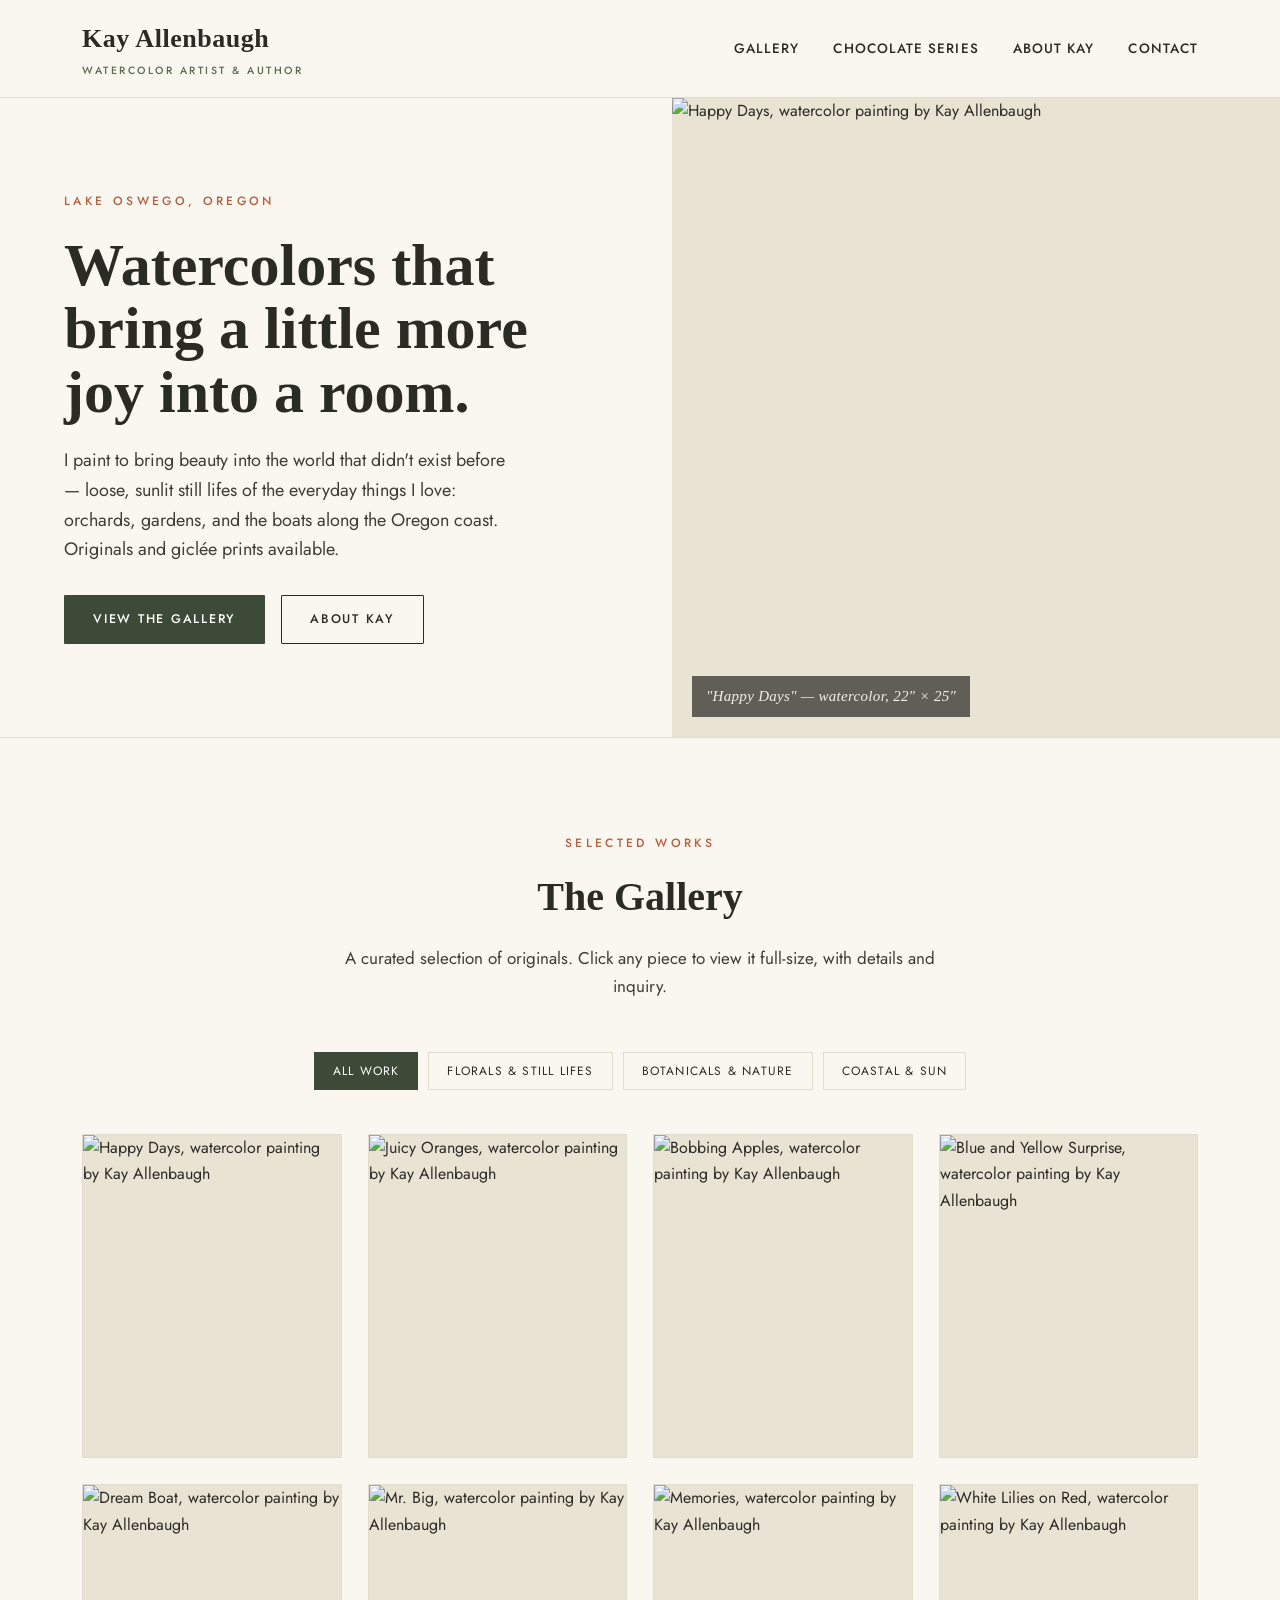
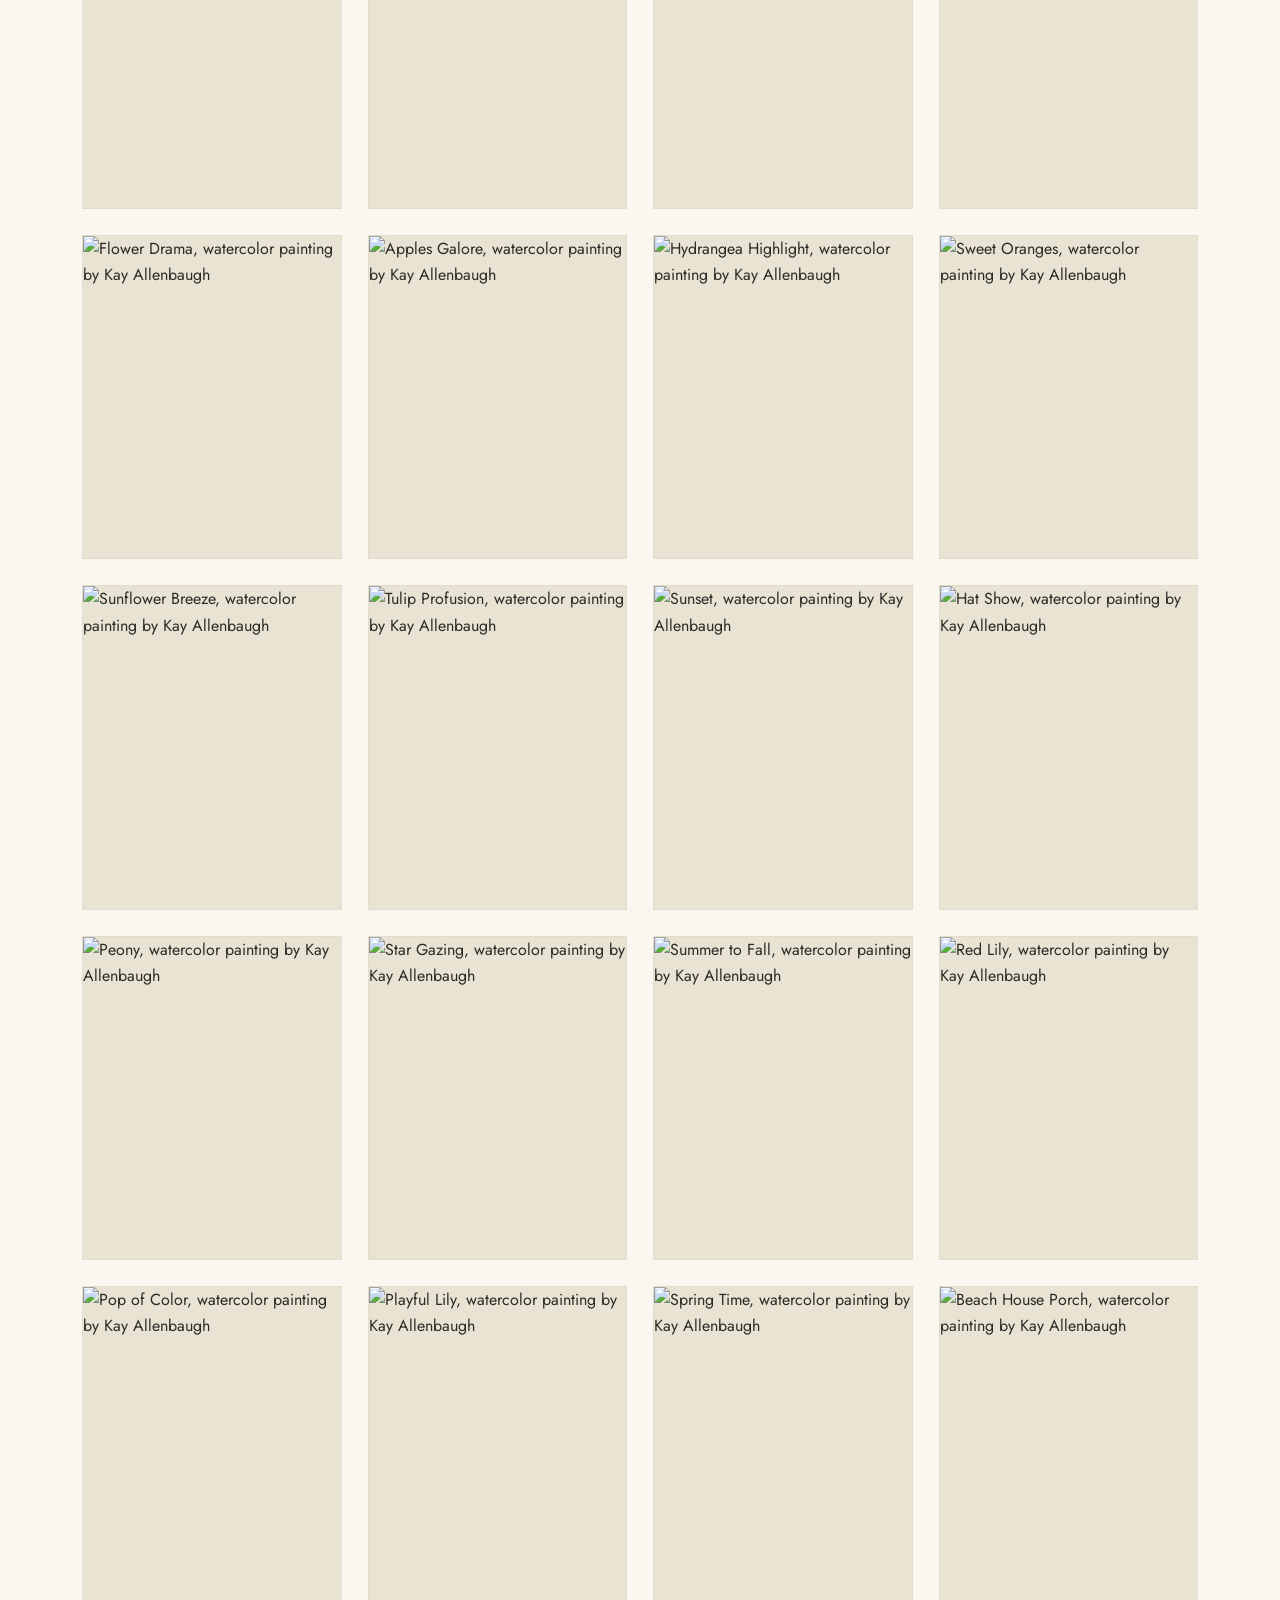
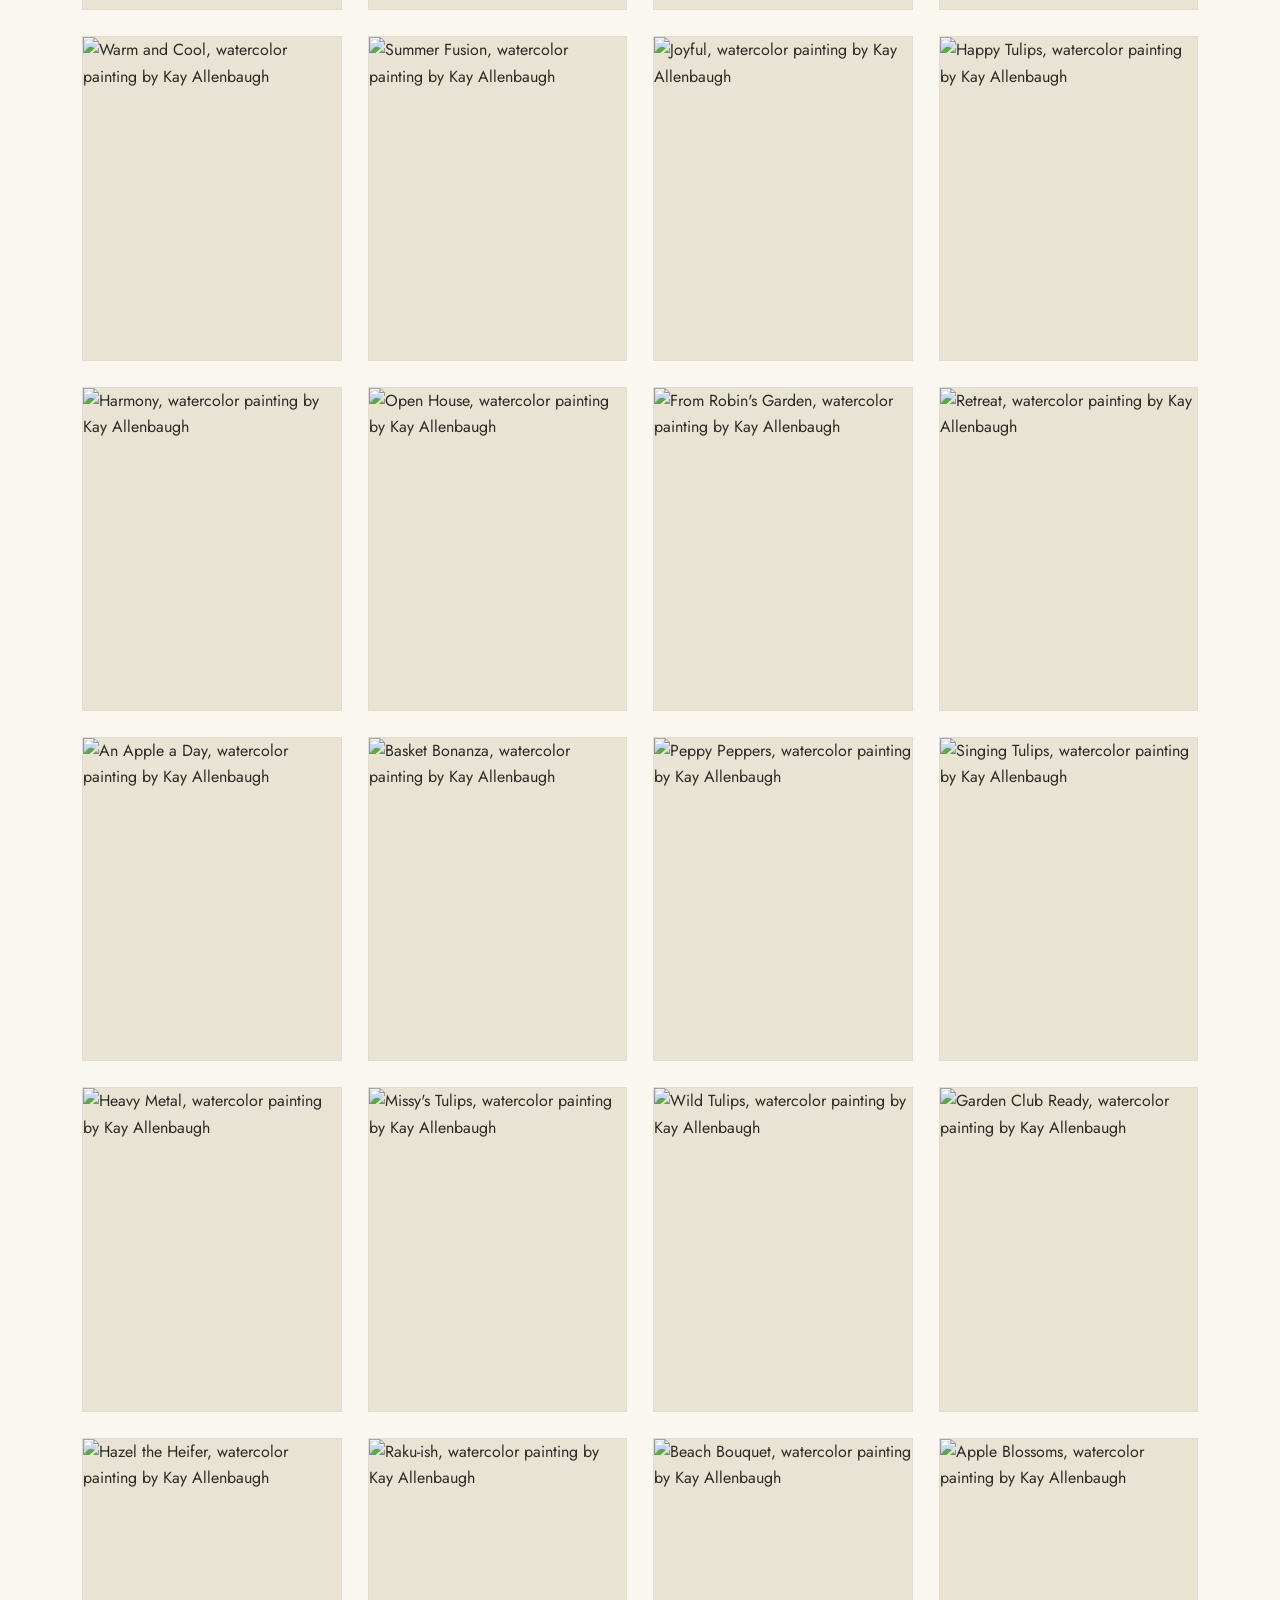
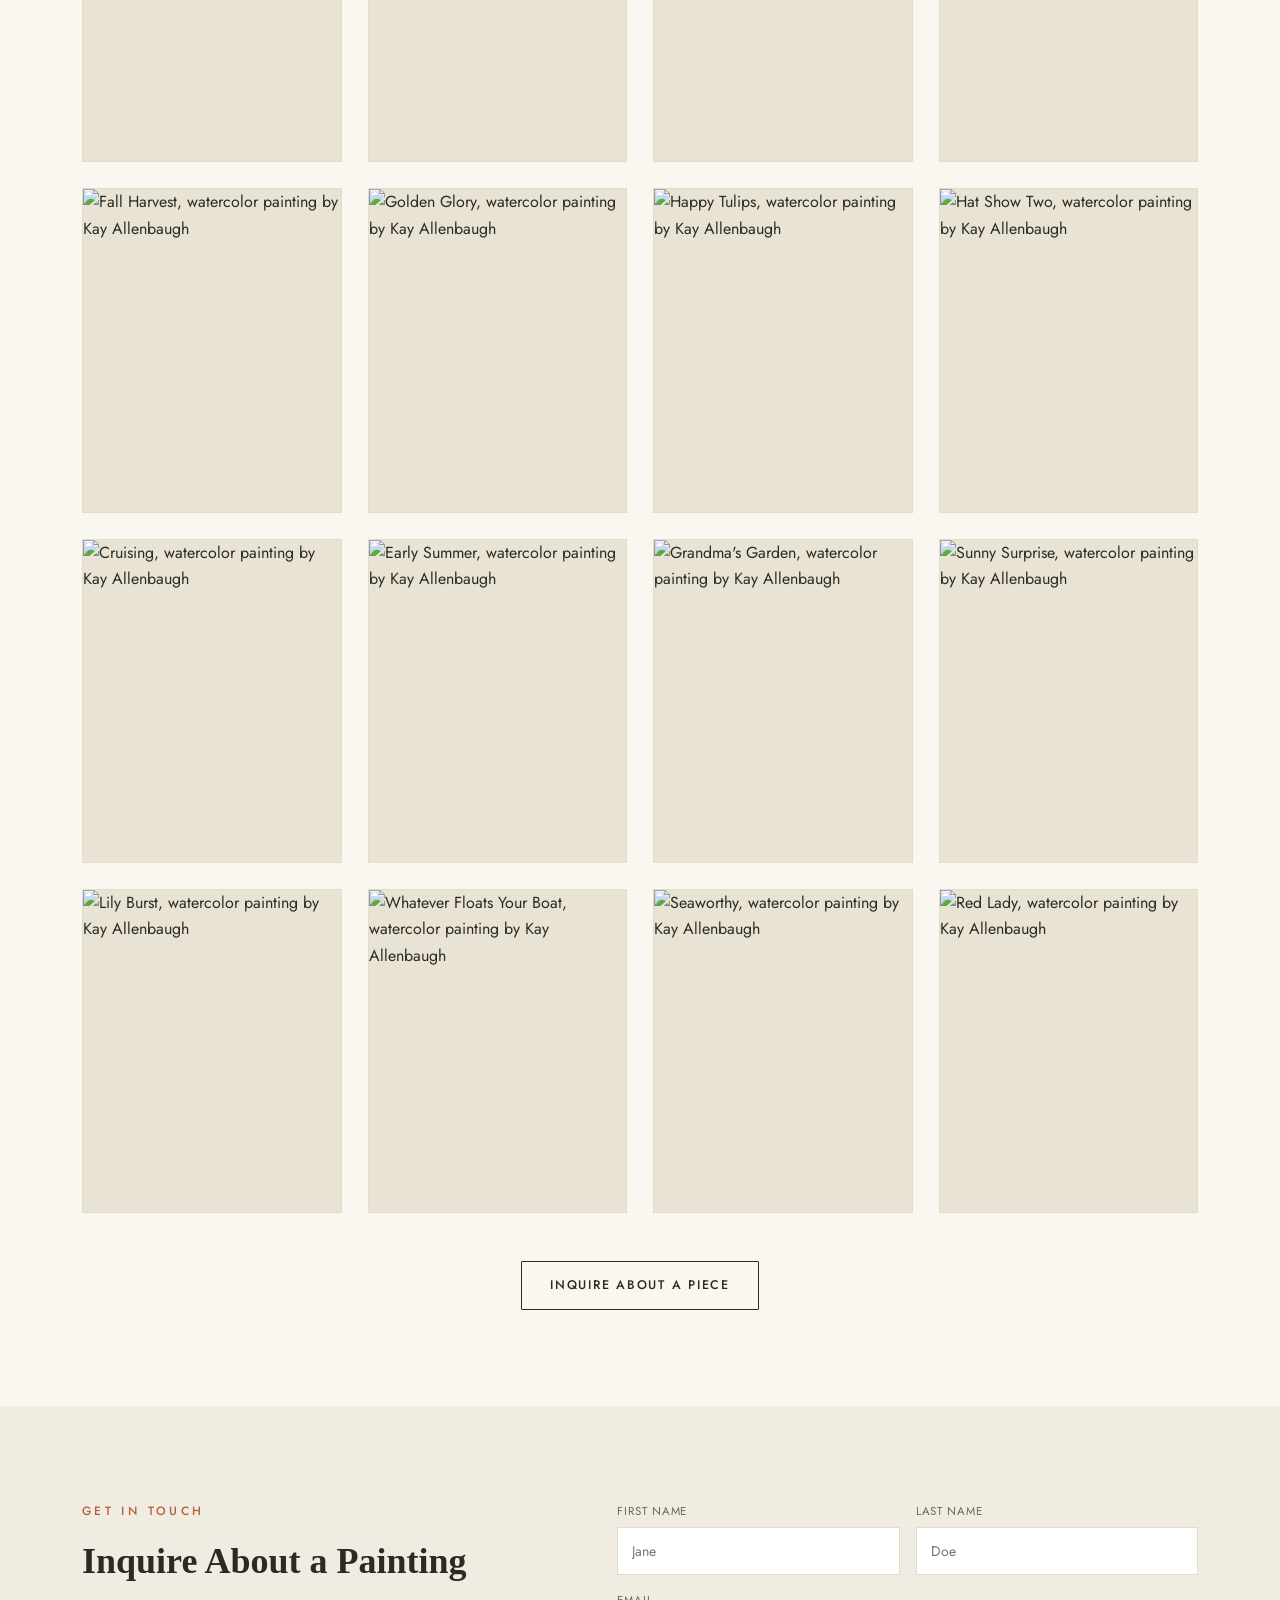
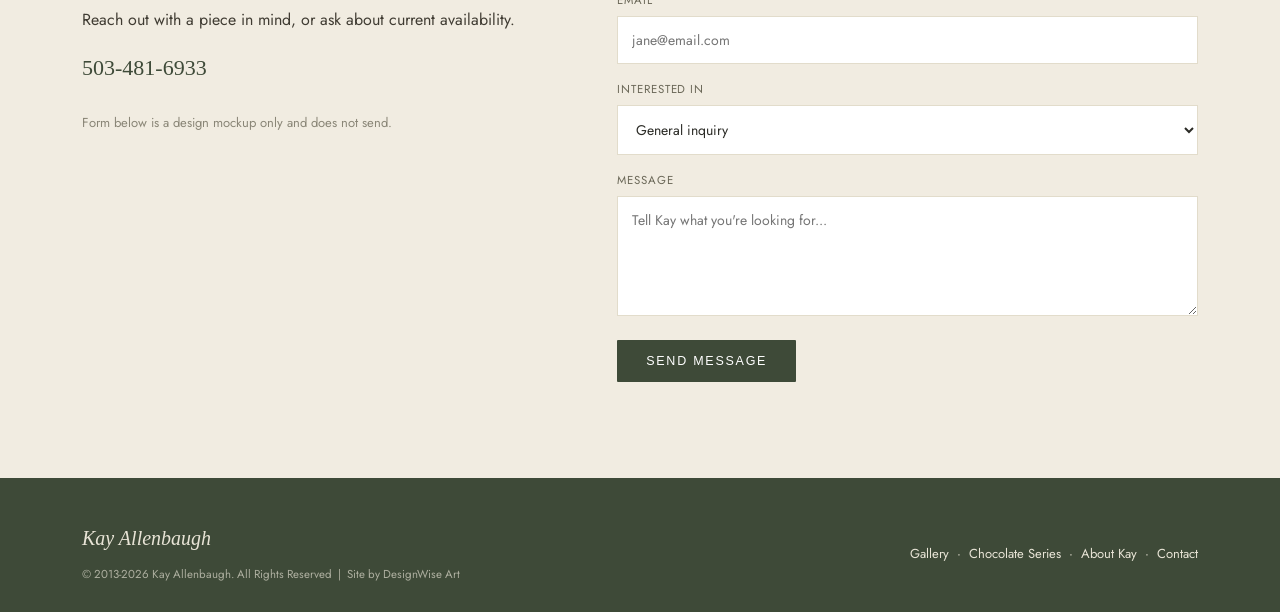
==== commit b4f7e0b3: "Update filter buttons and artwork categories" ====
--- a/index.html
+++ b/index.html
@@ -50,9 +50,9 @@
 
     <div class="filters" id="filters">
       <button class="active" data-filter="all">All Work</button>
-      <button data-filter="florals">Florals</button>
-      <button data-filter="fruit">Fruit &amp; Still Life</button>
-      <button data-filter="coastal">Coastal &amp; Boats</button>
+      <button data-filter="florals">Florals &amp; Still Lifes</button>
+      <button data-filter="fruit">Botanicals &amp; Nature</button>
+      <button data-filter="coastal">Coastal &amp; Sun</button>
     </div>
 
     <div class="grid" id="grid"></div>
@@ -70,7 +70,6 @@
       <h2 style="font-family:var(--serif); font-size:36px; font-weight:600; margin:10px 0 16px;">Inquire About a Painting</h2>
       <p>Reach out with a piece in mind, or ask about current availability.</p>
       <a class="big" href="tel:5034816933">503-481-6933</a>
-      <a class="big" href="mailto:Kay@Allenbaugh.com">Kay@Allenbaugh.com</a>
       <p style="margin-top:26px; font-size:13px; color:#8a8677;">Form below is a design mockup only and does not send.</p>
     </div>
     <form onsubmit="return false;">
@@ -92,7 +91,7 @@
   <div class="wrap">
     <div>
       <div class="fbrand">Kay Allenbaugh</div>
-      <div class="footer-note">&copy; Kay Allenbaugh</div>
+      <div class="footer-note">&copy; 2013-2026 Kay Allenbaugh. All Rights Reserved &nbsp;|&nbsp; Site by <a href="https://www.designwiseart.com" target="_blank" rel="noopener">DesignWise Art</a></div>
     </div>
     <div>
       <a href="#gallery">Gallery</a> &nbsp;·&nbsp; <a href="chocolate-series.html">Chocolate Series</a> &nbsp;·&nbsp; <a href="about.html">About Kay</a> &nbsp;·&nbsp; <a href="#contact">Contact</a>
@@ -121,7 +120,7 @@
   {title:"Blue and Yellow Surprise", cat:"florals", dims:'Watercolor · 22" × 25"', img:"images/Kay-Allenbaugh_Blue-and-Yellow-Surprise_897-x-556.jpg", desc:"An unexpected pairing of cool blues and warm yellows in full bloom."},
   {title:"Dream Boat", cat:"coastal", dims:'Watercolor · 22" × 25"', img:"images/Kay-Allenbaugh_Dream-Boats_897-x-556.jpg", desc:"A quiet homage to the small wooden boats along the Oregon coast."},
   {title:"Mr. Big", cat:"coastal", dims:'Watercolor · 37" × 30"', img:"images/red-white-boat-by-kay-allenbaugh-1.jpg", desc:"One of Kay's largest works — a bold red-and-white boat rendered at scale."},
-  {title:"Memories", cat:"florals", dims:'Watercolor · 20" × 18.5"', img:"images/watercolor-painting-by-kay-allenbaugh2.jpg", desc:"A tender, nostalgic floral study."},
+  {title:"Memories", cat:"coastal", dims:'Watercolor · 20" × 18.5"', img:"images/watercolor-painting-by-kay-allenbaugh2.jpg", desc:"A tender, nostalgic floral study."},
   {title:"White Lilies on Red", cat:"florals", dims:'Watercolor · 22" × 25"', img:"images/White-Lilies-on-Red-Kay-Allenbaugh.jpg", desc:"High-contrast lilies set against a bold red field."},
   {title:"Flower Drama", cat:"florals", dims:'Watercolor · 22" × 25"', img:"images/Flower-Drama-Kay-Allenbaugh.jpg", desc:"Hydrangeas painted with dramatic depth and shadow."},
   {title:"Apples Galore", cat:"fruit", dims:'Watercolor · 22" × 25"', img:"images/Kay-Allenbaugh_Apples-Galore.jpg", desc:"A generous basket of orchard apples in warm autumn tones."},
@@ -129,10 +128,10 @@
   {title:"Sweet Oranges", cat:"fruit", dims:'Watercolor · 22" × 25"', img:"images/Sweet-Oranges.jpg", desc:"A tightly composed citrus still life."},
   {title:"Sunflower Breeze", cat:"florals", dims:'Watercolor · 22" × 25"', img:"images/Sunflower-Breeze.jpg", desc:"Sunflowers caught mid-sway, loose and breezy."},
   {title:"Tulip Profusion", cat:"florals", dims:'Watercolor · 22" × 25"', img:"images/Tulip-Profusion.jpg", desc:"A dense, joyful field of tulips in every color."},
-  {title:"Sunset", cat:"coastal", dims:'Watercolor · 22" × 25"', img:"images/Sunset-jpg.jpg", desc:"Warm coastal light fading over the water."},
+  {title:"Sunset", cat:"florals", dims:'Watercolor · 22" × 25"', img:"images/Sunset-jpg.jpg", desc:"Warm coastal light fading over the water."},
   {title:"Hat Show", cat:"florals", dims:'Watercolor · 22" × 25"', img:"images/Hat-Show.jpg", desc:"A playful, character-filled study."},
   {title:"Peony", cat:"florals", dims:'Watercolor · 22" × 25"', img:"images/Peony.jpg", desc:"A single peony bloom rendered in soft, layered petals."},
-  {title:"Star Gazing", cat:"coastal", dims:'Watercolor · 22" × 25"', img:"images/Star-Gazing.jpg", desc:"A dreamy evening scene along the water."},
+  {title:"Star Gazing", cat:"florals", dims:'Watercolor · 22" × 25"', img:"images/Star-Gazing.jpg", desc:"A dreamy evening scene along the water."},
   {title:"Summer to Fall", cat:"florals", dims:'Watercolor · 22" × 25"', img:"images/Summer-to-Fall-jpg.jpg", desc:"A garden caught in the turn between two seasons."},
   {title:"Red Lily", cat:"florals", dims:'Watercolor · 22" × 25"', img:"images/Red-Lily-jpg.jpg", desc:"A single red lily rendered in bold, saturated color."},
   {title:"Pop of Color", cat:"florals", dims:'Watercolor · 22" × 25"', img:"images/Pop-of-Color-jpg.jpg", desc:"A burst of unexpected color against a quiet background."},
@@ -149,20 +148,20 @@
   {title:"Retreat", cat:"coastal", dims:'Watercolor · 22" × 25"', img:"images/Retreat.jpg", desc:"A peaceful coastal retreat, softly rendered."},
   {title:"An Apple a Day", cat:"fruit", dims:'Watercolor · 22" × 25"', img:"images/an_apple_a_day.jpg", desc:"A simple, homey study of orchard apples."},
   {title:"Basket Bonanza", cat:"fruit", dims:'Watercolor · 22" × 25"', img:"images/Basket-Bonanza-jpg.jpg", desc:"A basket overflowing with orchard fruit."},
-  {title:"Peppy Peppers", cat:"fruit", dims:'Watercolor · 22" × 25"', img:"images/Peppy-Peppers.jpg", desc:"Bright peppers rendered with playful energy."},
+  {title:"Peppy Peppers", cat:"coastal", dims:'Watercolor · 22" × 25"', img:"images/Peppy-Peppers.jpg", desc:"Bright peppers rendered with playful energy."},
   {title:"Singing Tulips", cat:"florals", dims:'Watercolor · 22" × 25"', img:"images/Singing-Tulips-jpg.jpg", desc:"Tulips painted with movement and song."},
-  {title:"Heavy Metal", cat:"coastal", dims:'Watercolor · 22" × 25"', img:"images/Heavy_Metal.jpg", desc:"A bold, weighty study of metal and light."},
+  {title:"Heavy Metal", cat:"florals", dims:'Watercolor · 22" × 25"', img:"images/Heavy_Metal.jpg", desc:"A bold, weighty study of metal and light."},
   {title:"Missy's Tulips", cat:"florals", dims:'Watercolor · 22" × 25"', img:"images/Missys_Tulips.jpg", desc:"Tulips painted for a friend, soft and personal."},
   {title:"Wild Tulips", cat:"florals", dims:'Watercolor · 22" × 25"', img:"images/Wild-Tulips-Kay-Allenbaugh-jpg.jpg", desc:"Tulips gone a little wild, loose and free."},
   {title:"Garden Club Ready", cat:"florals", dims:'Watercolor · 22" × 25"', img:"images/Garden-Club-Ready.jpg", desc:"A garden arrangement ready for showing."},
   {title:"Hazel the Heifer", cat:"fruit", dims:'Watercolor · 22" × 25"', img:"images/Hazel-the-Heifer.jpg", desc:"A charming, character-filled farm study."},
   {title:"Raku-ish", cat:"fruit", dims:'Watercolor · 22" × 25"', img:"images/Raku-ish.jpg", desc:"A still life inspired by raku pottery."},
-  {title:"Beach Bouquet", cat:"coastal", dims:'Watercolor · 22" × 25"', img:"images/Beach-Bouquet.jpg", desc:"A bouquet gathered from a beach garden."},
+  {title:"Beach Bouquet", cat:"florals", dims:'Watercolor · 22" × 25"', img:"images/Beach-Bouquet.jpg", desc:"A bouquet gathered from a beach garden."},
   {title:"Apple Blossoms", cat:"florals", dims:'Watercolor · 22" × 25"', img:"images/Apple-Blossoms.jpg", desc:"Delicate apple blossoms in soft spring light."},
   {title:"Fall Harvest", cat:"fruit", dims:'Watercolor · 22" × 25"', img:"images/Fall-Harvest.jpg", desc:"The colors of a bountiful fall harvest."},
   {title:"Golden Glory", cat:"florals", dims:'Watercolor · 22" × 25"', img:"images/Golden-Glory-JPG.jpg", desc:"Autumn gold rendered in loose, warm washes."},
   {title:"Happy Tulips", cat:"florals", dims:'Watercolor · 22" × 25"', img:"images/From-the-Country-Store.jpg", desc:"Another cheerful field of tulips, loose and bright."},
-  {title:"Hat Show Two", cat:"florals", dims:'Watercolor · 22" × 25"', img:"images/Hat-Show-Two.jpg", desc:"A second look at a favorite millinery study."},
+  {title:"Hat Show Two", cat:"coastal", dims:'Watercolor · 22" × 25"', img:"images/Hat-Show-Two.jpg", desc:"A second look at a favorite millinery study."},
   {title:"Cruising", cat:"coastal", dims:'Watercolor · 22" × 25"', img:"images/Cruising.jpg", desc:"A boat cruising along calm coastal waters."},
   {title:"Early Summer", cat:"florals", dims:'Watercolor · 22" × 25"', img:"images/Early-Summer.jpg", desc:"The first warm days of early summer."},
   {title:"Grandma's Garden", cat:"florals", dims:'Watercolor · 22" × 25"', img:"images/Grandmas-Garden.jpg", desc:"A nostalgic tribute to a grandmother's garden."},
@@ -170,7 +169,7 @@
   {title:"Lily Burst", cat:"florals", dims:'Watercolor · 22" × 25"', img:"images/Lily-Burst.jpg", desc:"Lilies bursting into bloom."},
   {title:"Whatever Floats Your Boat", cat:"coastal", dims:'Watercolor · 22" × 25"', img:"images/Whatever-Floats-Your-Boat.jpg", desc:"A playful coastal scene, light and breezy."},
   {title:"Seaworthy", cat:"coastal", dims:'Watercolor · 22" × 25"', img:"images/Seaworthy.jpg", desc:"A sturdy little boat, ready for the water."},
-  {title:"Red Lady", cat:"florals", dims:'Watercolor · 22" × 25"', img:"images/Red-Lady-jpg.jpg", desc:"A bold red floral study."}
+  {title:"Red Lady", cat:"coastal", dims:'Watercolor · 22" × 25"', img:"images/Red-Lady-jpg.jpg", desc:"A bold red floral study."}
 ];
 
 const grid = document.getElementById('grid');
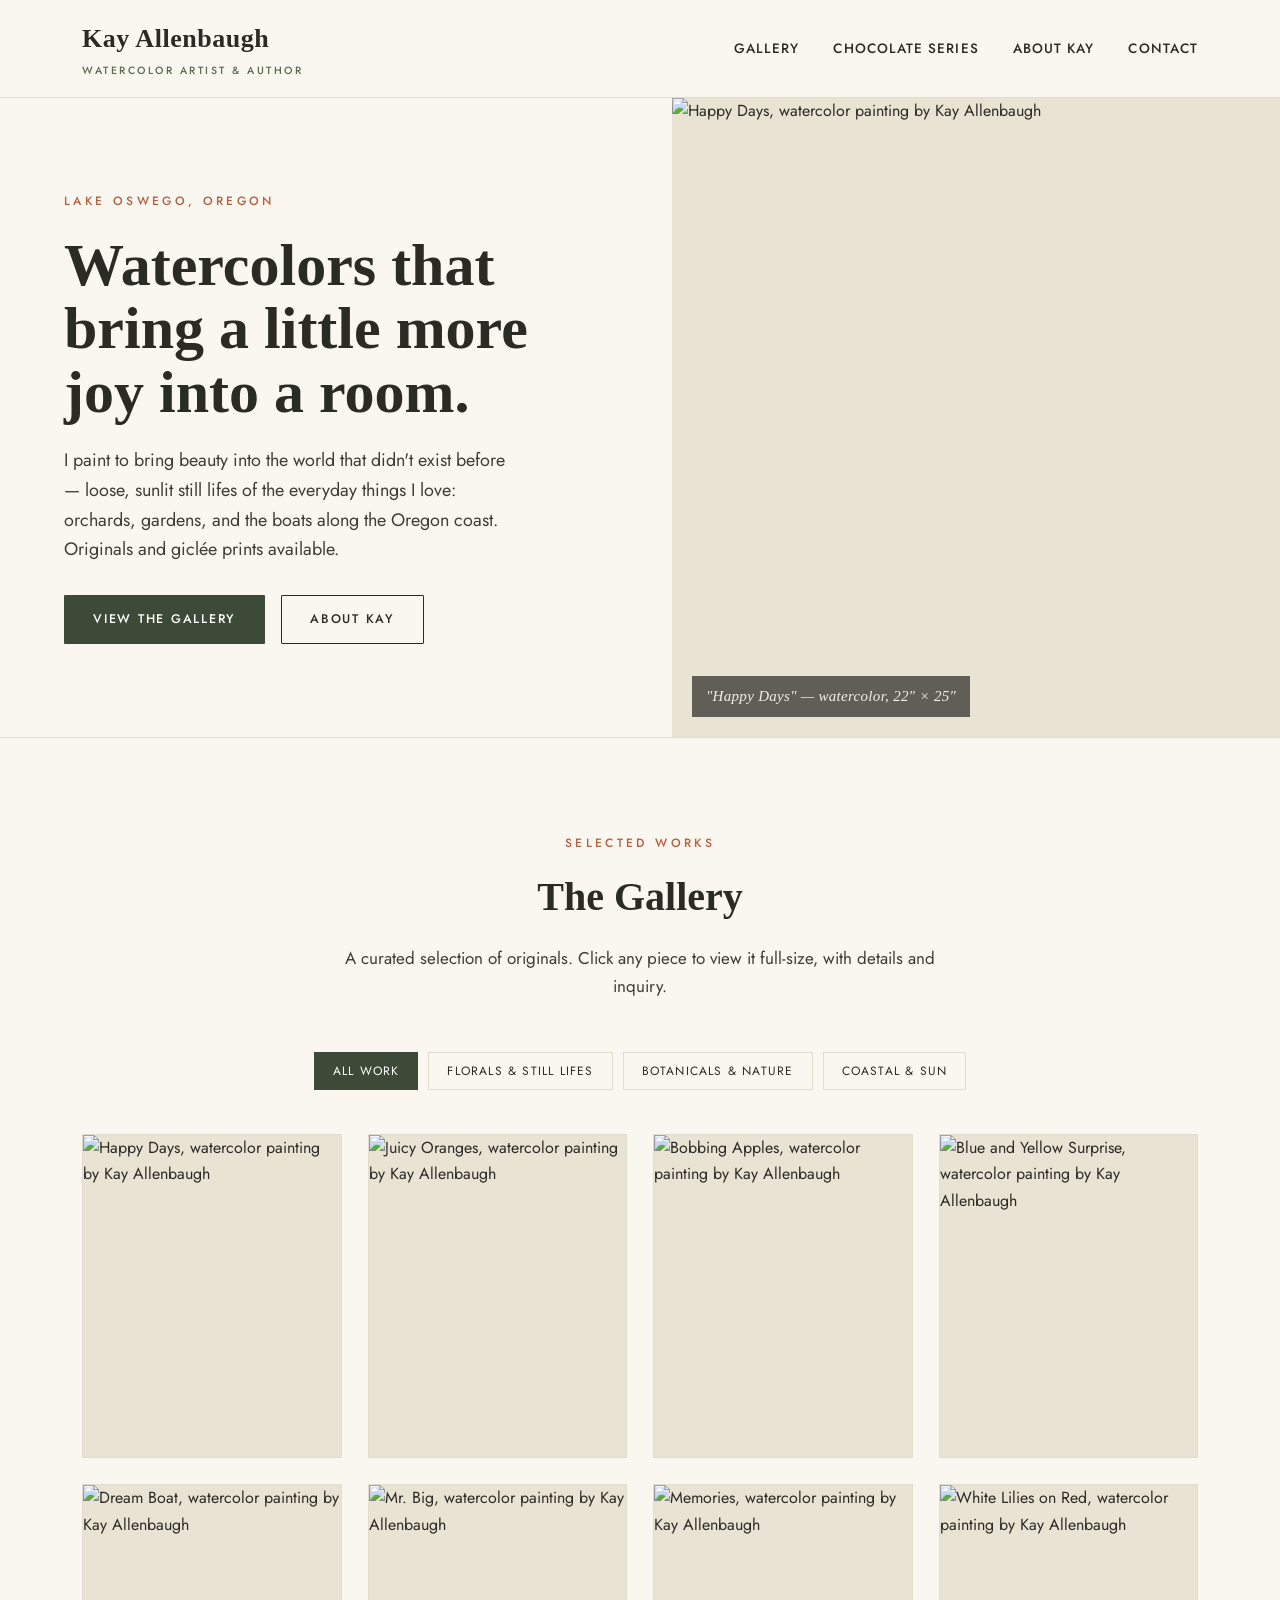
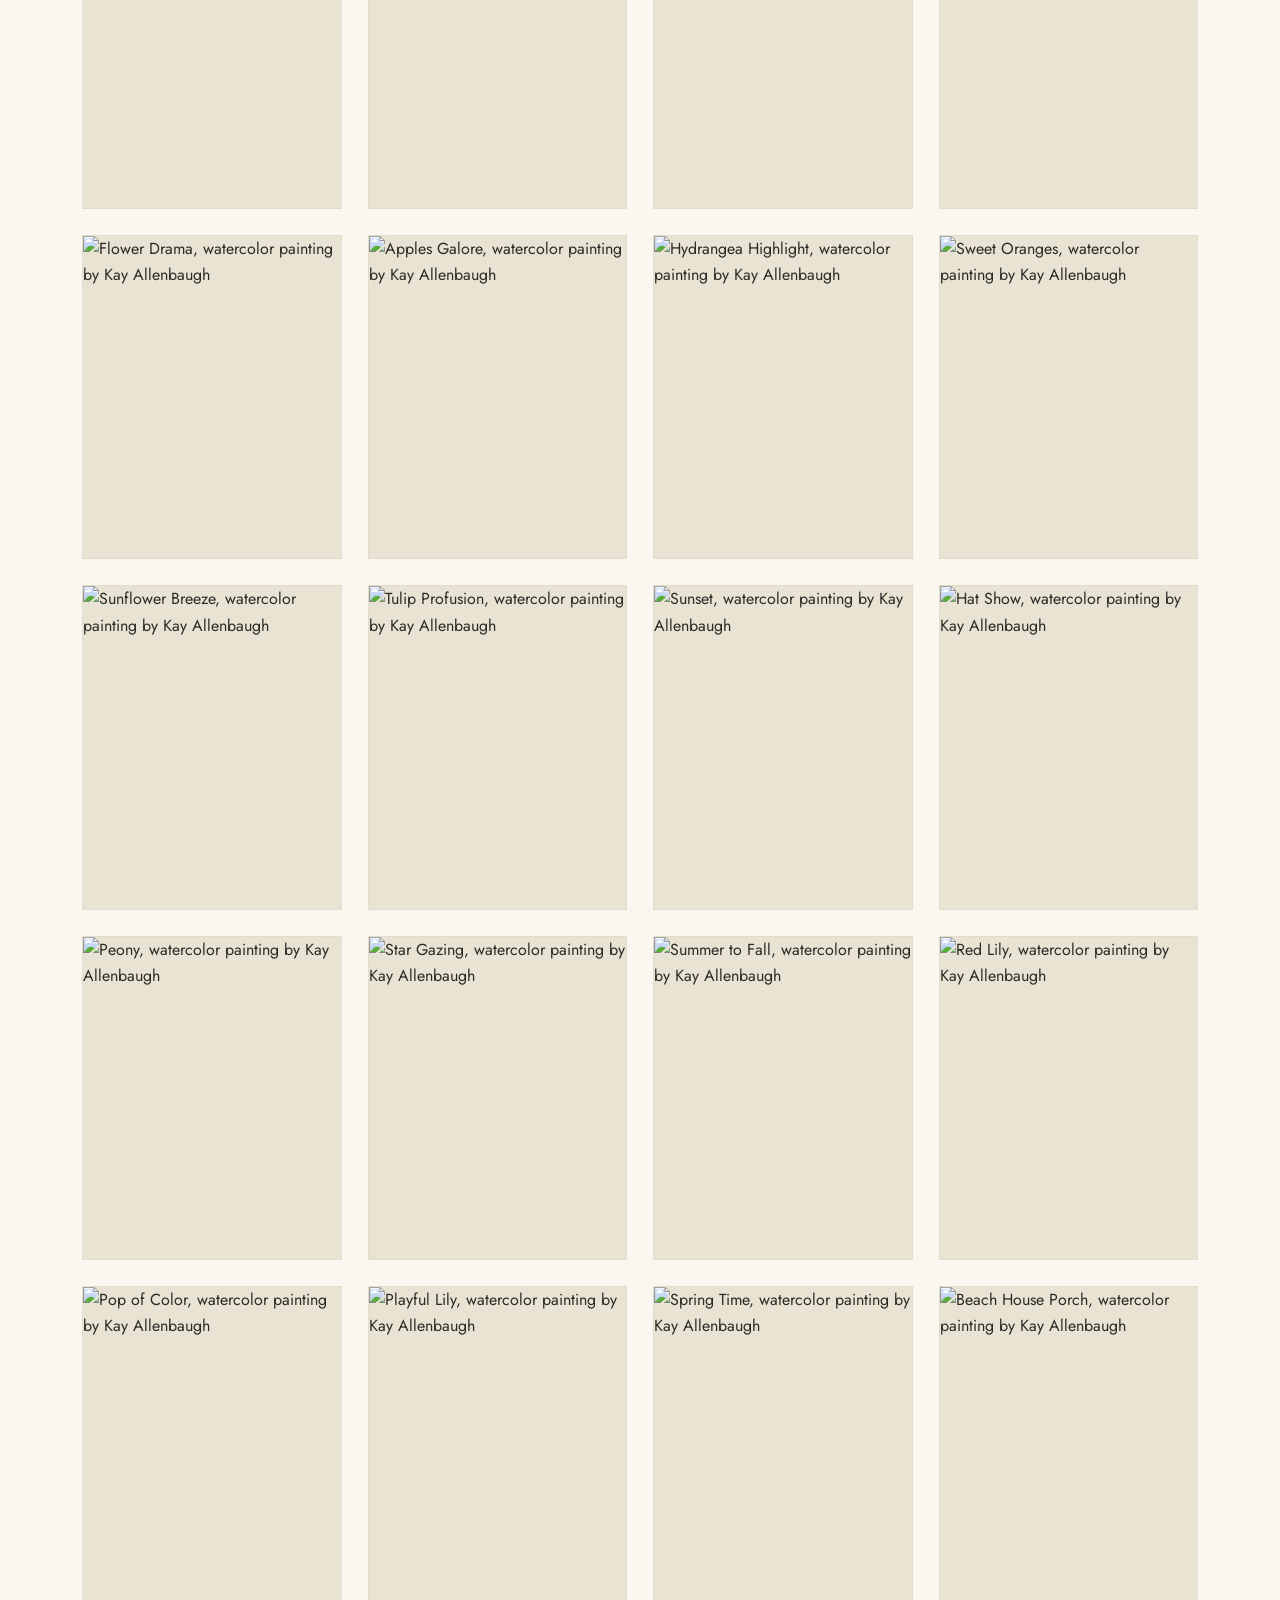
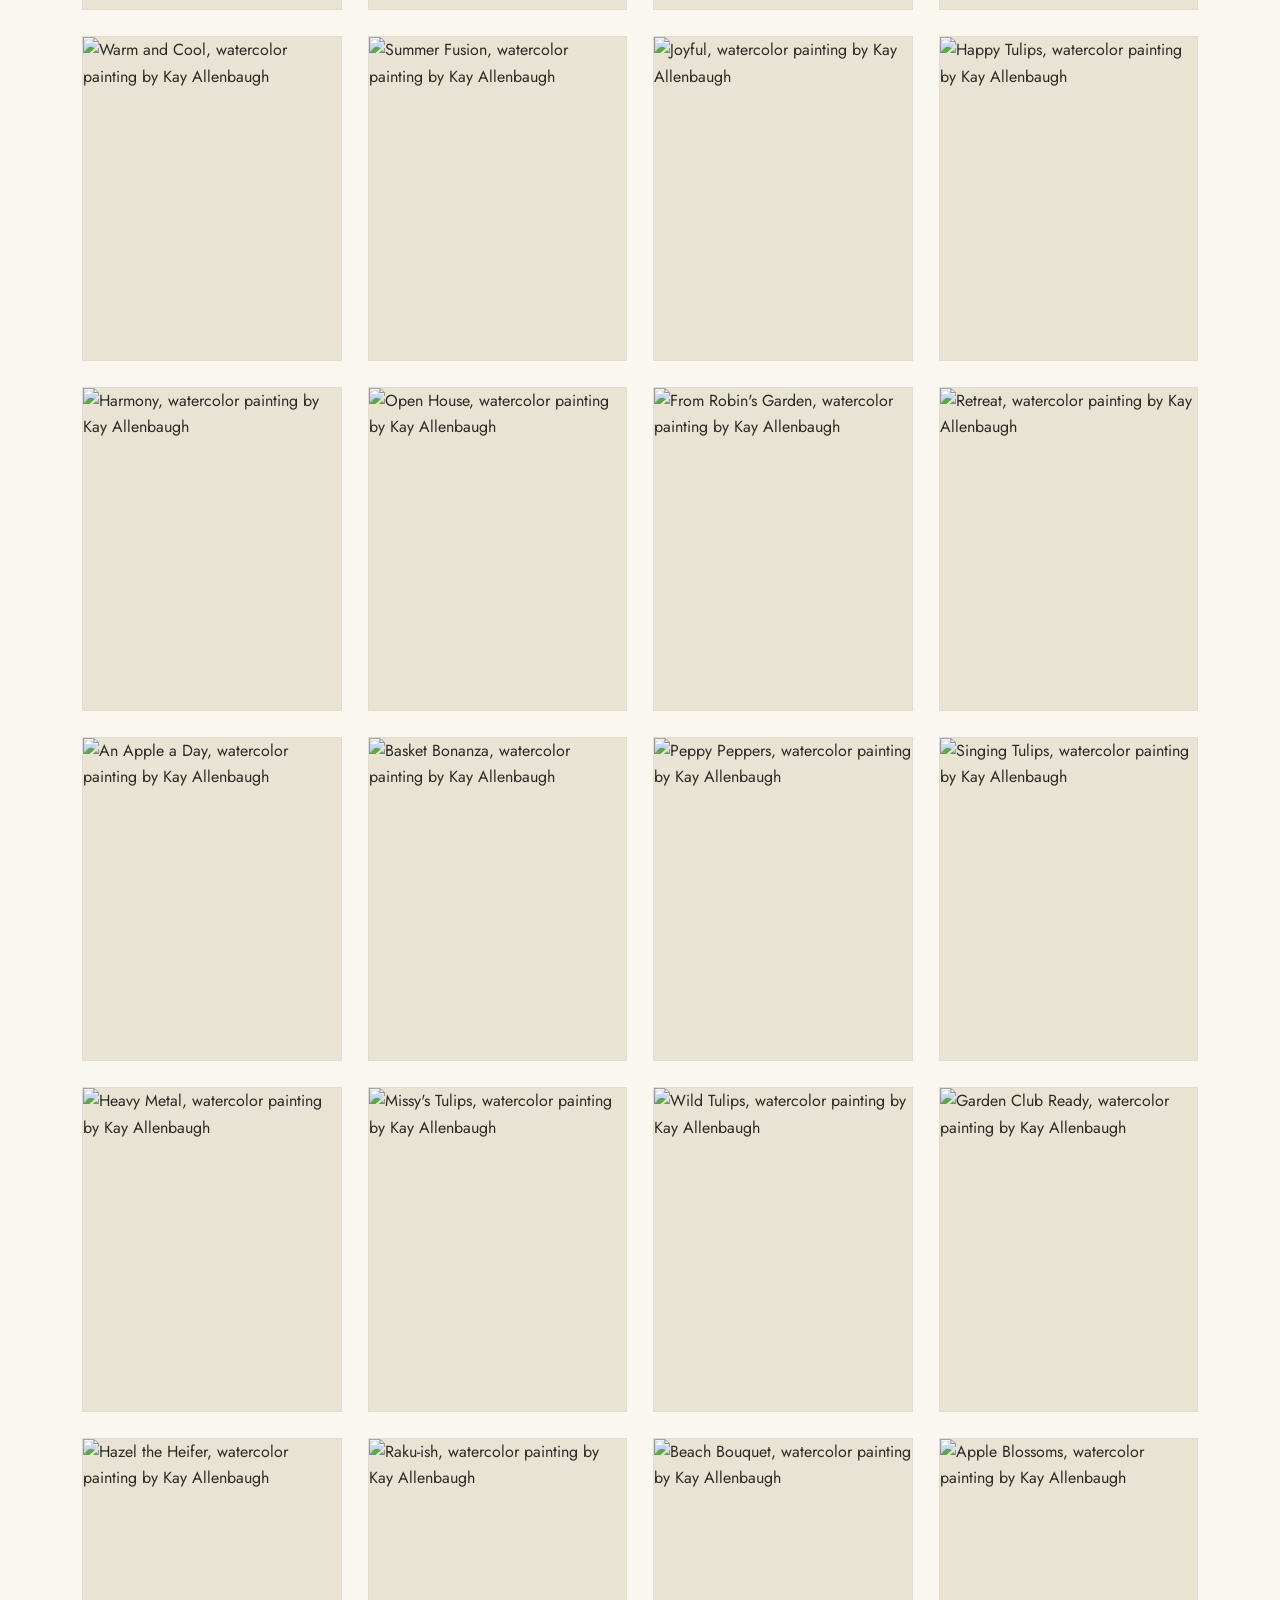
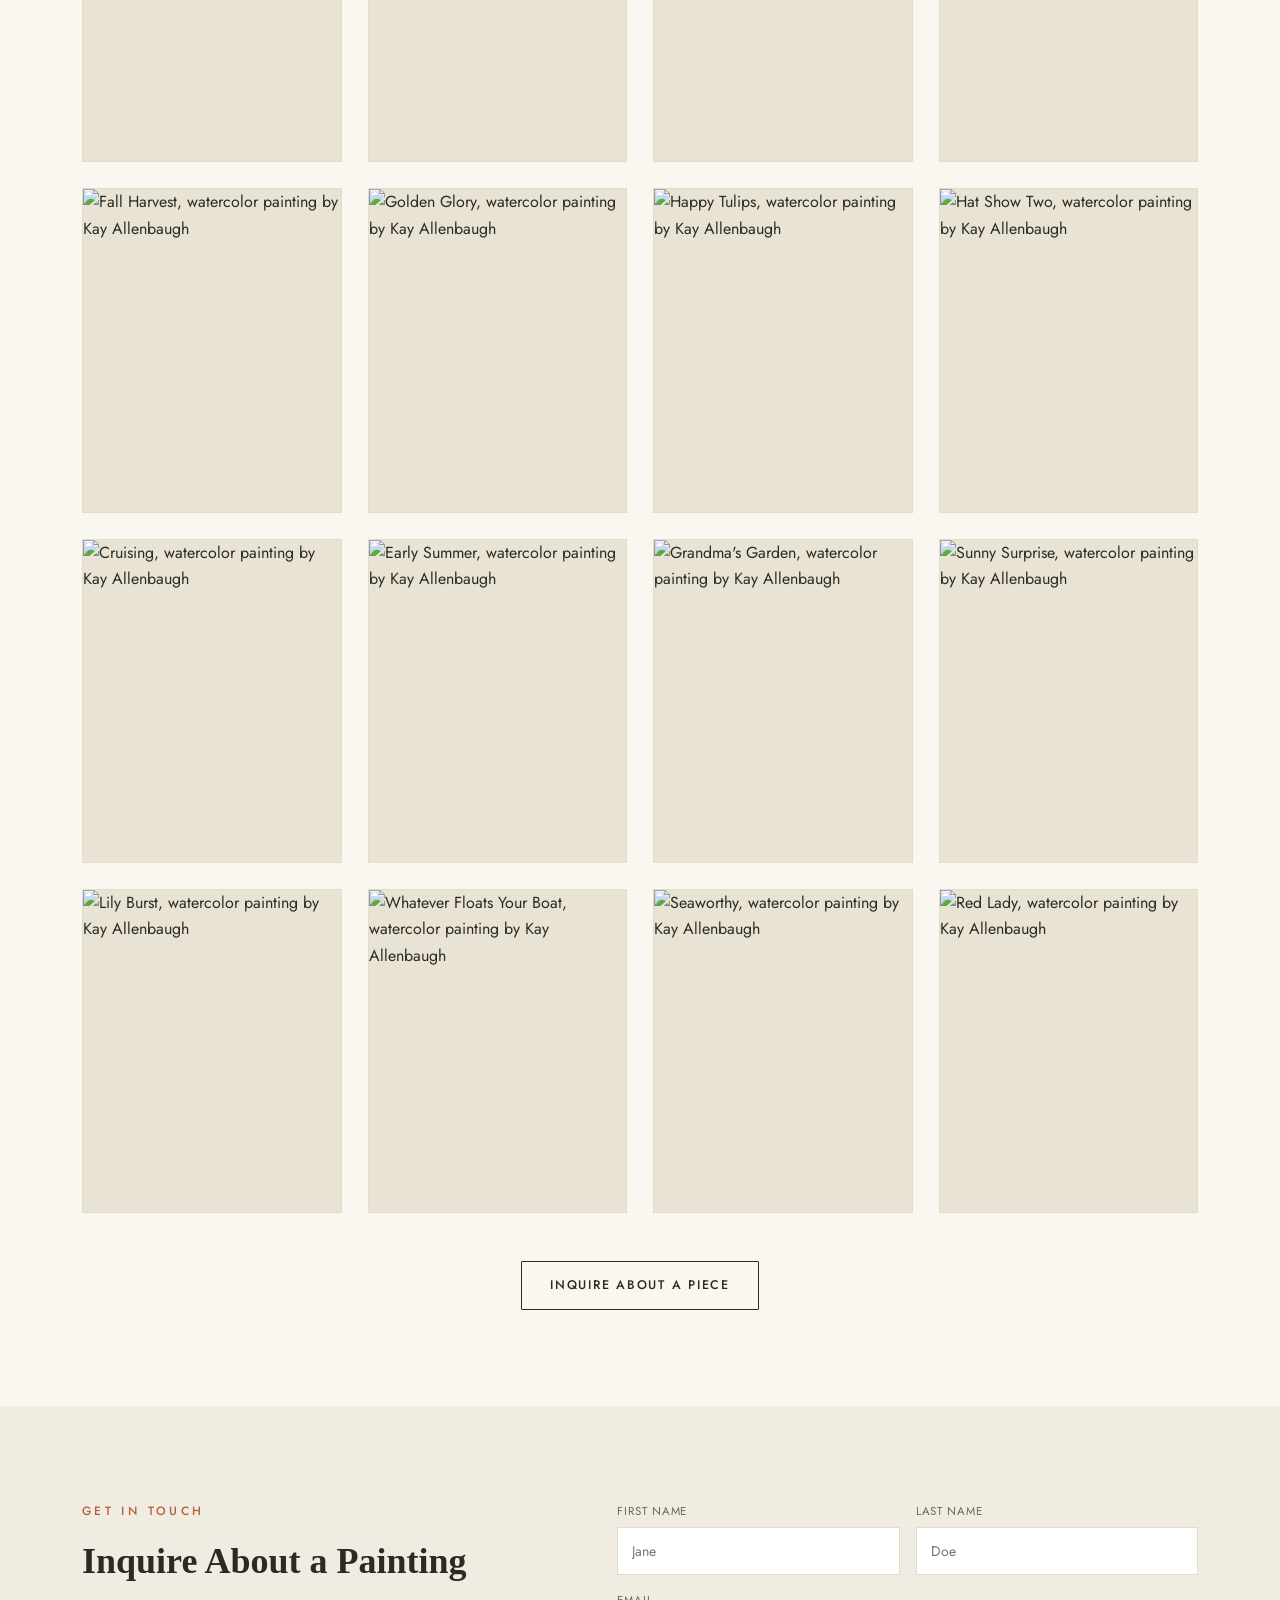
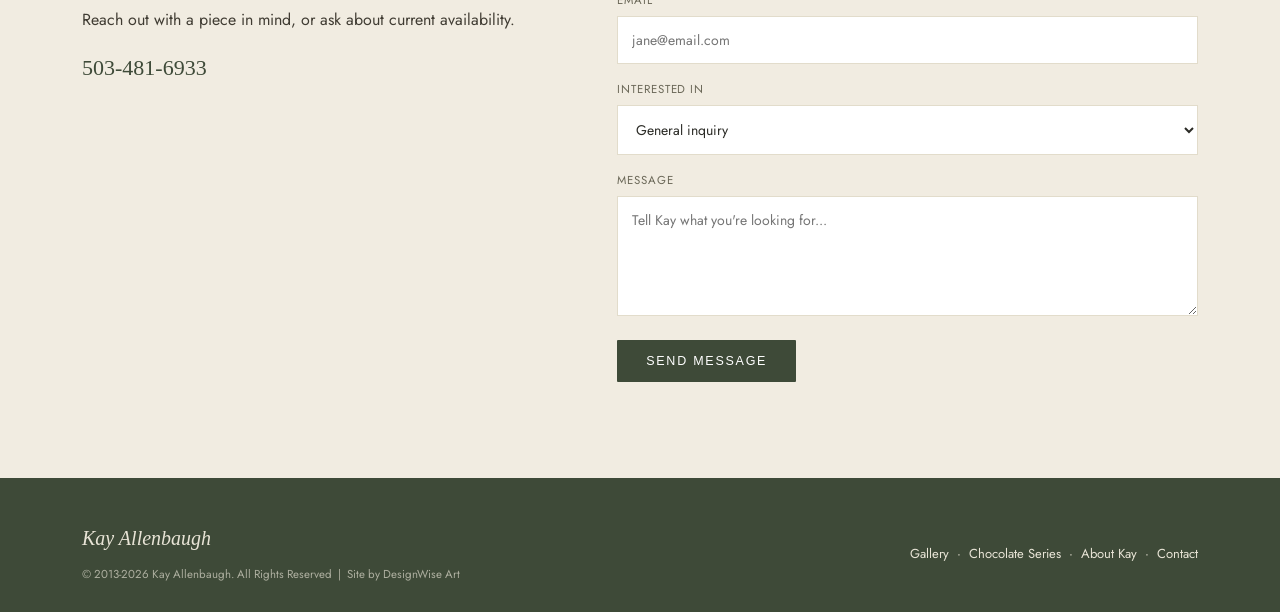
==== commit 15b9afd9: "Enhance contact form with validation and feedback Updated the contact form to include names and requ" ====
--- a/index.html
+++ b/index.html
@@ -70,20 +70,24 @@
       <h2 style="font-family:var(--serif); font-size:36px; font-weight:600; margin:10px 0 16px;">Inquire About a Painting</h2>
       <p>Reach out with a piece in mind, or ask about current availability.</p>
       <a class="big" href="tel:5034816933">503-481-6933</a>
-      <p style="margin-top:26px; font-size:13px; color:#8a8677;">Form below is a design mockup only and does not send.</p>
-    </div>
-    <form onsubmit="return false;">
+    </div>
+    <form id="contactForm">
       <div class="row2">
-        <div><label>First Name</label><input type="text" placeholder="Jane"></div>
-        <div><label>Last Name</label><input type="text" placeholder="Doe"></div>
+        <div><label>First Name</label><input type="text" name="first" placeholder="Jane"></div>
+        <div><label>Last Name</label><input type="text" name="last" placeholder="Doe"></div>
       </div>
-      <div><label>Email</label><input type="email" placeholder="jane@email.com"></div>
+      <div><label>Email</label><input type="email" name="email" placeholder="jane@email.com" required></div>
       <div><label>Interested In</label>
-        <select><option>General inquiry</option><option>A specific painting</option><option>Chocolate Series books</option><option>Commission a piece</option></select>
+        <select name="interest"><option>General inquiry</option><option>A specific painting</option><option>Chocolate Series books</option><option>Commission a piece</option></select>
       </div>
-      <div><label>Message</label><textarea placeholder="Tell Kay what you're looking for..."></textarea></div>
+      <div><label>Message</label><textarea name="message" placeholder="Tell Kay what you're looking for..."></textarea></div>
       <button type="submit" class="btn btn-primary" style="justify-self:start;">Send Message</button>
+      <p id="formError" style="display:none; color:#b3402a; font-size:13px; margin-top:10px;"></p>
     </form>
+    <div id="formSuccess" style="display:none; text-align:center; padding:40px 20px;">
+      <h3 style="font-family:var(--serif); font-size:28px; font-weight:600; margin-bottom:10px;">Thank you!</h3>
+      <p>Your message has been sent. Kay will be in touch soon.</p>
+    </div>
   </div>
 </section>
 
@@ -214,6 +218,36 @@
 document.querySelectorAll('#navList a').forEach(a => a.addEventListener('click', () => {
   document.getElementById('navList').classList.remove('open');
 }));
+
+const contactForm = document.getElementById('contactForm');
+contactForm.addEventListener('submit', (e) => {
+  e.preventDefault();
+  const btn = contactForm.querySelector('button[type="submit"]');
+  const errorEl = document.getElementById('formError');
+  errorEl.style.display = 'none';
+  const originalText = btn.textContent;
+  btn.disabled = true;
+  btn.textContent = 'Sending…';
+  fetch('contact.php', { method: 'POST', body: new FormData(contactForm) })
+    .then(r => r.json())
+    .then(res => {
+      if (res.ok) {
+        contactForm.style.display = 'none';
+        document.getElementById('formSuccess').style.display = 'block';
+      } else {
+        errorEl.textContent = res.error || 'Something went wrong. Please try again or call 503-481-6933.';
+        errorEl.style.display = 'block';
+        btn.disabled = false;
+        btn.textContent = originalText;
+      }
+    })
+    .catch(() => {
+      errorEl.textContent = 'Something went wrong. Please try again or call 503-481-6933.';
+      errorEl.style.display = 'block';
+      btn.disabled = false;
+      btn.textContent = originalText;
+    });
+});
 </script>
 
 </body>
